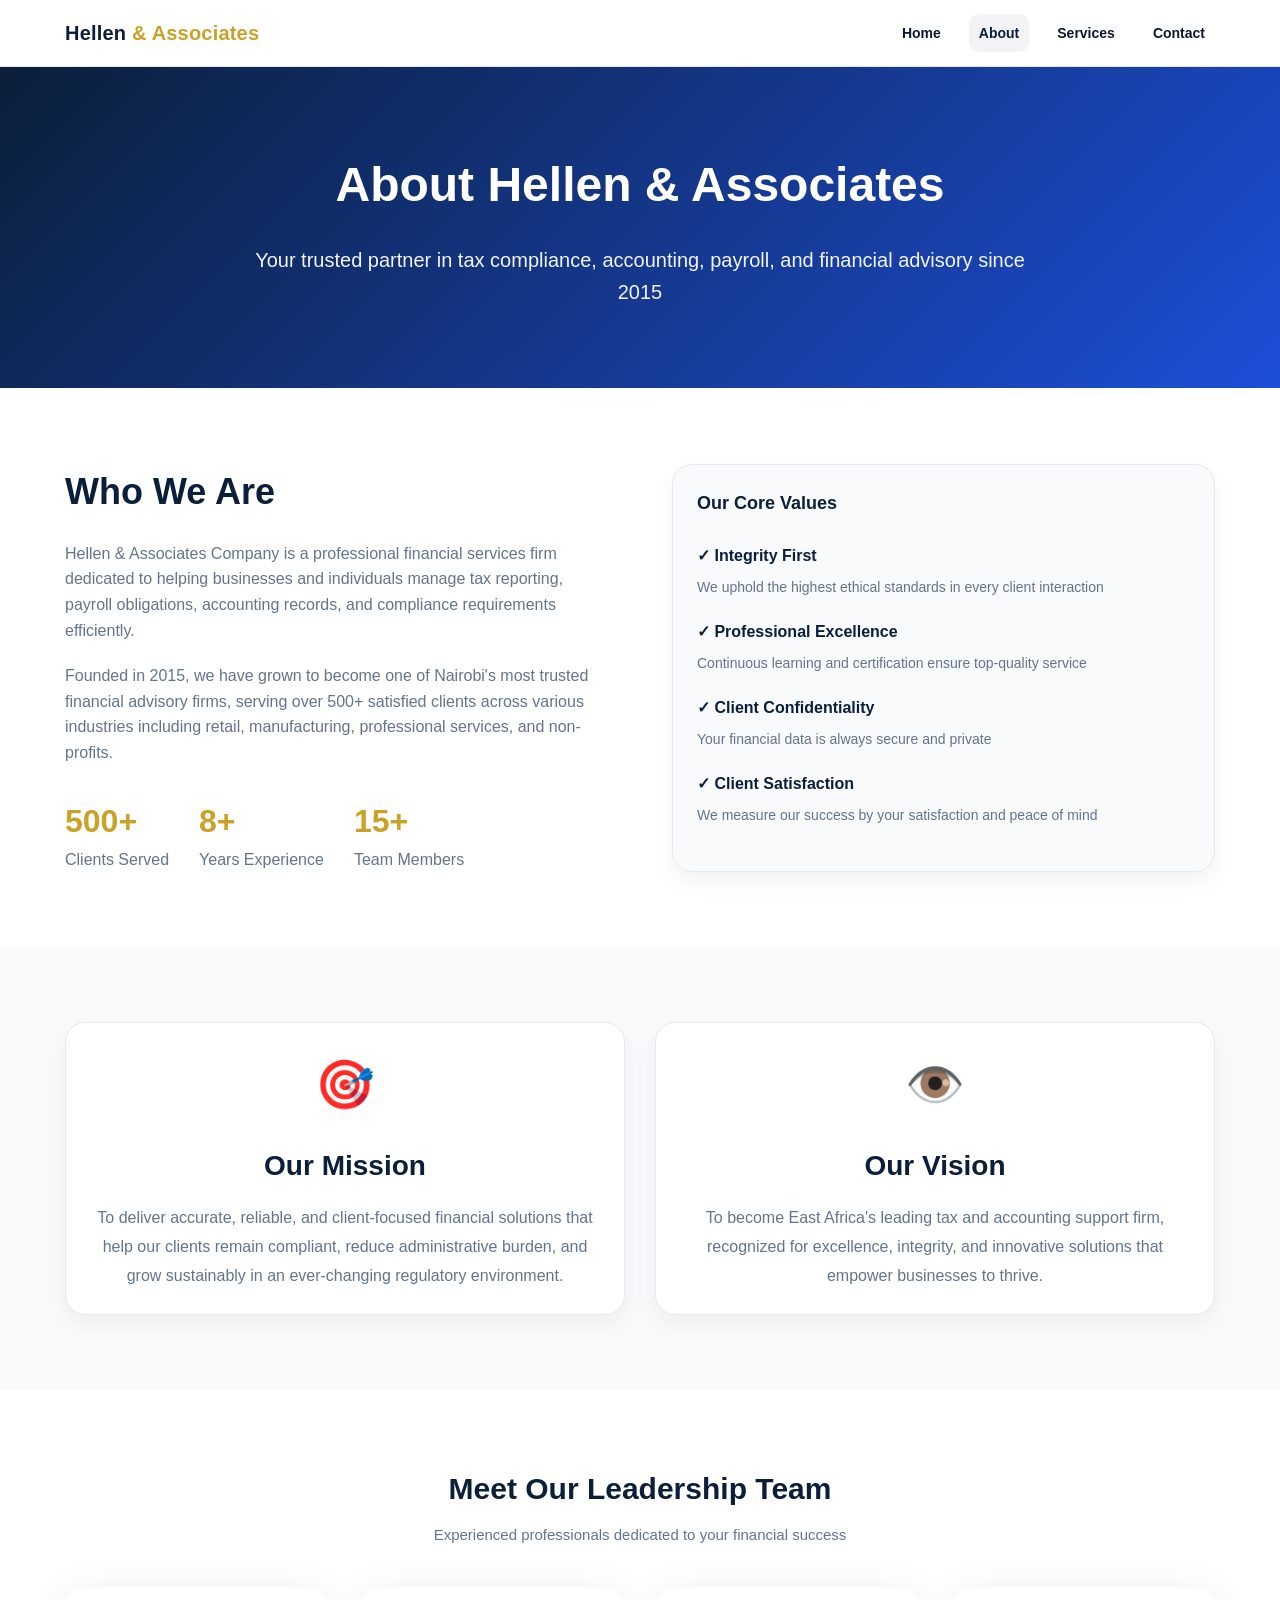
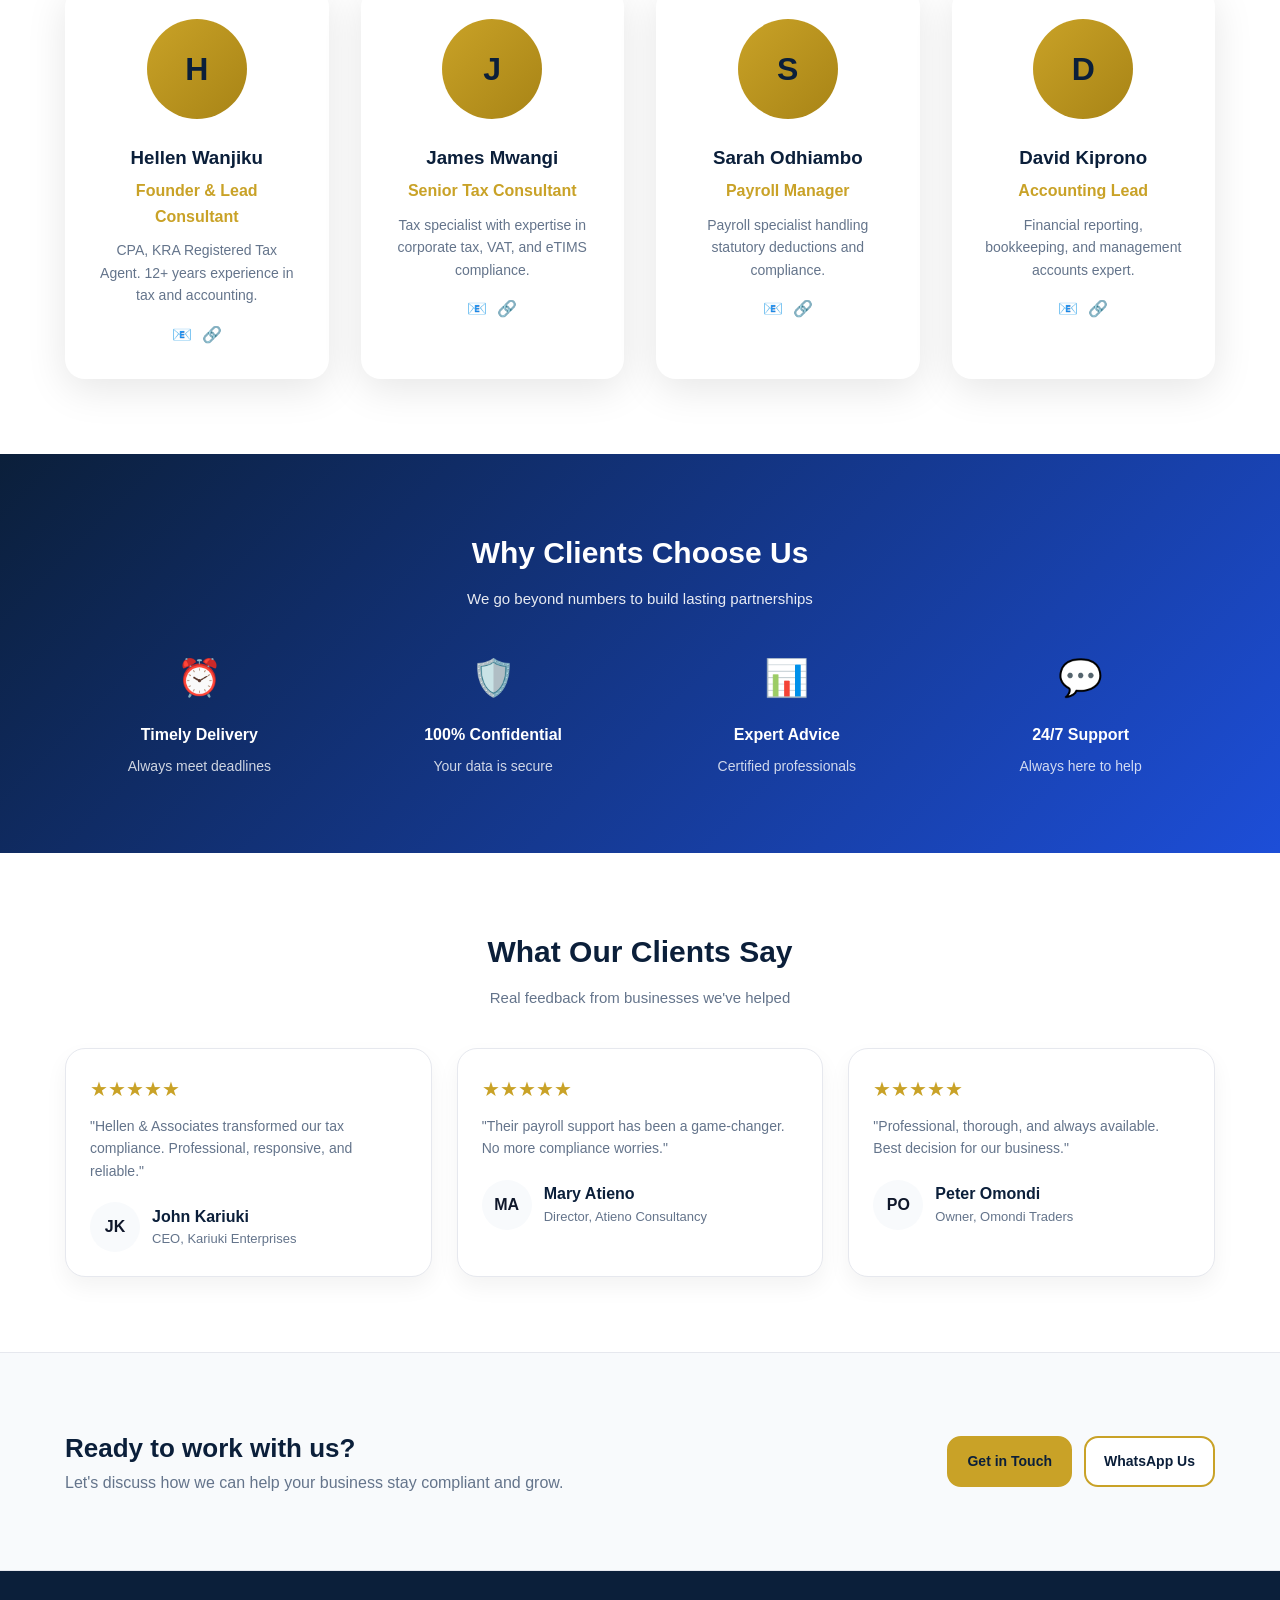
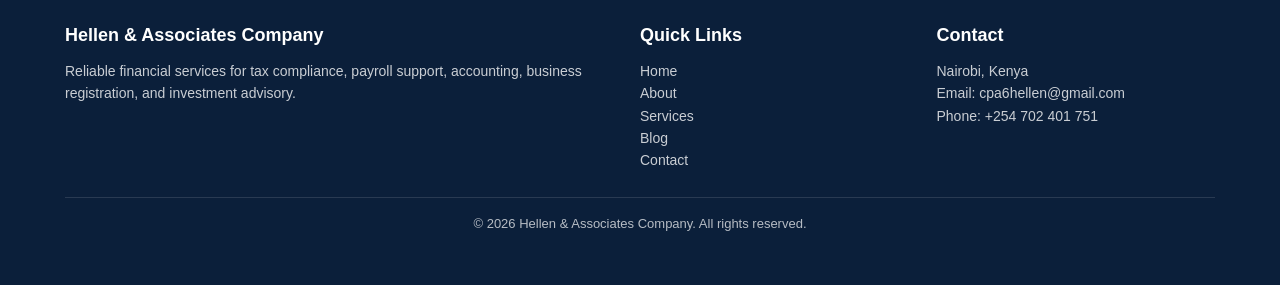
==== about.html @ 295b86bc "Update about.html" ====
<!DOCTYPE html>
<html lang="en">
<head>
  <meta charset="UTF-8" />
  <meta name="viewport" content="width=device-width, initial-scale=1.0" />
  <title>About Us | Hellen & Associates Company</title>
  <link rel="stylesheet" href="style.css" />
</head>
<body>

  <header class="navbar">
    <div class="container nav-wrap">
      <a href="index.html" class="brand">Hellen <span>& Associates</span></a>

      <nav class="nav-links" id="navLinks">
        <a href="index.html">Home</a>
        <a href="about.html" class="active">About</a>
        <a href="services.html">Services</a>
        <a href="contact.html">Contact</a>
      </nav>

      <div class="menu-btn" onclick="toggleMenu()">☰</div>
    </div>
  </header>

  <!-- Page Header -->
  <section class="hero-about" style="background: linear-gradient(135deg, var(--navy) 0%, #1d4ed8 100%); color: white; padding: 80px 0; text-align: center;">
    <div class="container">
      <h1 style="font-size: 48px; margin-bottom: 20px;">About Hellen & Associates</h1>
      <p style="font-size: 20px; max-width: 800px; margin: 0 auto; opacity: 0.95;">Your trusted partner in tax compliance, accounting, payroll, and financial advisory since 2015</p>
    </div>
  </section>

  <!-- Company Overview -->
  <section class="section">
    <div class="container">
      <div class="about-grid">
        <div>
          <h2 style="font-size: 36px; color: var(--navy); margin-bottom: 20px;">Who We Are</h2>
          <p style="font-size: 16px; color: var(--muted); margin-bottom: 20px;">
            Hellen & Associates Company is a professional financial services firm dedicated to helping businesses and individuals
            manage tax reporting, payroll obligations, accounting records, and compliance requirements efficiently.
          </p>
          <p style="font-size: 16px; color: var(--muted); margin-bottom: 30px;">
            Founded in 2015, we have grown to become one of Nairobi's most trusted financial advisory firms, serving over 500+
            satisfied clients across various industries including retail, manufacturing, professional services, and non-profits.
          </p>
          
          <div style="display: flex; gap: 30px; margin-top: 30px;">
            <div>
              <h3 style="font-size: 32px; color: var(--gold);">500+</h3>
              <p style="color: var(--muted);">Clients Served</p>
            </div>
            <div>
              <h3 style="font-size: 32px; color: var(--gold);">8+</h3>
              <p style="color: var(--muted);">Years Experience</p>
            </div>
            <div>
              <h3 style="font-size: 32px; color: var(--gold);">15+</h3>
              <p style="color: var(--muted);">Team Members</p>
            </div>
          </div>
        </div>
        
        <div class="card" style="background: var(--soft);">
          <h3 style="color: var(--navy); margin-bottom: 25px;">Our Core Values</h3>
          
          <div style="margin-bottom: 20px;">
            <h4 style="color: var(--navy); margin-bottom: 8px;">✓ Integrity First</h4>
            <p style="color: var(--muted);">We uphold the highest ethical standards in every client interaction</p>
          </div>
          
          <div style="margin-bottom: 20px;">
            <h4 style="color: var(--navy); margin-bottom: 8px;">✓ Professional Excellence</h4>
            <p style="color: var(--muted);">Continuous learning and certification ensure top-quality service</p>
          </div>
          
          <div style="margin-bottom: 20px;">
            <h4 style="color: var(--navy); margin-bottom: 8px;">✓ Client Confidentiality</h4>
            <p style="color: var(--muted);">Your financial data is always secure and private</p>
          </div>
          
          <div style="margin-bottom: 20px;">
            <h4 style="color: var(--navy); margin-bottom: 8px;">✓ Client Satisfaction</h4>
            <p style="color: var(--muted);">We measure our success by your satisfaction and peace of mind</p>
          </div>
        </div>
      </div>
    </div>
  </section>

  <!-- Mission & Vision -->
  <section class="section" style="background: var(--soft);">
    <div class="container">
      <div style="display: grid; grid-template-columns: repeat(2, 1fr); gap: 30px;">
        <div class="card" style="text-align: center;">
          <div style="font-size: 48px; margin-bottom: 20px;">🎯</div>
          <h3 style="color: var(--navy); font-size: 28px; margin-bottom: 15px;">Our Mission</h3>
          <p style="color: var(--muted); font-size: 16px; line-height: 1.8;">
            To deliver accurate, reliable, and client-focused financial solutions that help our clients remain compliant, 
            reduce administrative burden, and grow sustainably in an ever-changing regulatory environment.
          </p>
        </div>

        <div class="card" style="text-align: center;">
          <div style="font-size: 48px; margin-bottom: 20px;">👁️</div>
          <h3 style="color: var(--navy); font-size: 28px; margin-bottom: 15px;">Our Vision</h3>
          <p style="color: var(--muted); font-size: 16px; line-height: 1.8;">
            To become East Africa's leading tax and accounting support firm, recognized for excellence, integrity, 
            and innovative solutions that empower businesses to thrive.
          </p>
        </div>
      </div>
    </div>
  </section>

  <!-- Meet the Team -->
  <section class="section">
    <div class="container">
      <div class="section-title">
        <h2>Meet Our Leadership Team</h2>
        <p>Experienced professionals dedicated to your financial success</p>
      </div>

      <div class="team-grid">
        <!-- Team Member 1 -->
        <div class="team-card">
          <div class="team-avatar">H</div>
          <h3 style="color: var(--navy); margin-bottom: 5px;">Hellen Wanjiku</h3>
          <p style="color: var(--gold); font-weight: 600; margin-bottom: 10px;">Founder & Lead Consultant</p>
          <p style="color: var(--muted); font-size: 14px;">CPA, KRA Registered Tax Agent. 12+ years experience in tax and accounting.</p>
          <div style="display: flex; gap: 10px; justify-content: center; margin-top: 15px;">
            <a href="#" style="color: var(--navy);">📧</a>
            <a href="#" style="color: var(--navy);">🔗</a>
          </div>
        </div>

        <!-- Team Member 2 -->
        <div class="team-card">
          <div class="team-avatar">J</div>
          <h3 style="color: var(--navy); margin-bottom: 5px;">James Mwangi</h3>
          <p style="color: var(--gold); font-weight: 600; margin-bottom: 10px;">Senior Tax Consultant</p>
          <p style="color: var(--muted); font-size: 14px;">Tax specialist with expertise in corporate tax, VAT, and eTIMS compliance.</p>
          <div style="display: flex; gap: 10px; justify-content: center; margin-top: 15px;">
            <a href="#" style="color: var(--navy);">📧</a>
            <a href="#" style="color: var(--navy);">🔗</a>
          </div>
        </div>

        <!-- Team Member 3 -->
        <div class="team-card">
          <div class="team-avatar">S</div>
          <h3 style="color: var(--navy); margin-bottom: 5px;">Sarah Odhiambo</h3>
          <p style="color: var(--gold); font-weight: 600; margin-bottom: 10px;">Payroll Manager</p>
          <p style="color: var(--muted); font-size: 14px;">Payroll specialist handling statutory deductions and compliance.</p>
          <div style="display: flex; gap: 10px; justify-content: center; margin-top: 15px;">
            <a href="#" style="color: var(--navy);">📧</a>
            <a href="#" style="color: var(--navy);">🔗</a>
          </div>
        </div>

        <!-- Team Member 4 -->
        <div class="team-card">
          <div class="team-avatar">D</div>
          <h3 style="color: var(--navy); margin-bottom: 5px;">David Kiprono</h3>
          <p style="color: var(--gold); font-weight: 600; margin-bottom: 10px;">Accounting Lead</p>
          <p style="color: var(--muted); font-size: 14px;">Financial reporting, bookkeeping, and management accounts expert.</p>
          <div style="display: flex; gap: 10px; justify-content: center; margin-top: 15px;">
            <a href="#" style="color: var(--navy);">📧</a>
            <a href="#" style="color: var(--navy);">🔗</a>
          </div>
        </div>
      </div>
    </div>
  </section>

  <!-- Why Choose Us -->
  <section class="section" style="background: linear-gradient(135deg, var(--navy) 0%, #1d4ed8 100%); color: white;">
    <div class="container">
      <div class="section-title">
        <h2 style="color: white;">Why Clients Choose Us</h2>
        <p style="color: rgba(255,255,255,0.9);">We go beyond numbers to build lasting partnerships</p>
      </div>

      <div style="display: grid; grid-template-columns: repeat(4, 1fr); gap: 25px;">
        <div style="text-align: center;">
          <div style="font-size: 36px; margin-bottom: 15px;">⏰</div>
          <h4 style="color: white; margin-bottom: 8px;">Timely Delivery</h4>
          <p style="color: rgba(255,255,255,0.8); font-size: 14px;">Always meet deadlines</p>
        </div>

        <div style="text-align: center;">
          <div style="font-size: 36px; margin-bottom: 15px;">🛡️</div>
          <h4 style="color: white; margin-bottom: 8px;">100% Confidential</h4>
          <p style="color: rgba(255,255,255,0.8); font-size: 14px;">Your data is secure</p>
        </div>

        <div style="text-align: center;">
          <div style="font-size: 36px; margin-bottom: 15px;">📊</div>
          <h4 style="color: white; margin-bottom: 8px;">Expert Advice</h4>
          <p style="color: rgba(255,255,255,0.8); font-size: 14px;">Certified professionals</p>
        </div>

        <div style="text-align: center;">
          <div style="font-size: 36px; margin-bottom: 15px;">💬</div>
          <h4 style="color: white; margin-bottom: 8px;">24/7 Support</h4>
          <p style="color: rgba(255,255,255,0.8); font-size: 14px;">Always here to help</p>
        </div>
      </div>
    </div>
  </section>

  <!-- Testimonials -->
  <section class="section">
    <div class="container">
      <div class="section-title">
        <h2>What Our Clients Say</h2>
        <p>Real feedback from businesses we've helped</p>
      </div>

      <div style="display: grid; grid-template-columns: repeat(3, 1fr); gap: 25px;">
        <div class="card">
          <div style="color: var(--gold); font-size: 20px; margin-bottom: 10px;">★★★★★</div>
          <p style="color: var(--muted); margin-bottom: 20px;">"Hellen & Associates transformed our tax compliance. Professional, responsive, and reliable."</p>
          <div style="display: flex; align-items: center; gap: 12px;">
            <div style="width: 50px; height: 50px; background: var(--soft); border-radius: 50%; display: flex; align-items: center; justify-content: center; font-weight: bold;">JK</div>
            <div>
              <h4 style="color: var(--navy);">John Kariuki</h4>
              <p style="color: var(--muted); font-size: 13px;">CEO, Kariuki Enterprises</p>
            </div>
          </div>
        </div>

        <div class="card">
          <div style="color: var(--gold); font-size: 20px; margin-bottom: 10px;">★★★★★</div>
          <p style="color: var(--muted); margin-bottom: 20px;">"Their payroll support has been a game-changer. No more compliance worries."</p>
          <div style="display: flex; align-items: center; gap: 12px;">
            <div style="width: 50px; height: 50px; background: var(--soft); border-radius: 50%; display: flex; align-items: center; justify-content: center; font-weight: bold;">MA</div>
            <div>
              <h4 style="color: var(--navy);">Mary Atieno</h4>
              <p style="color: var(--muted); font-size: 13px;">Director, Atieno Consultancy</p>
            </div>
          </div>
        </div>

        <div class="card">
          <div style="color: var(--gold); font-size: 20px; margin-bottom: 10px;">★★★★★</div>
          <p style="color: var(--muted); margin-bottom: 20px;">"Professional, thorough, and always available. Best decision for our business."</p>
          <div style="display: flex; align-items: center; gap: 12px;">
            <div style="width: 50px; height: 50px; background: var(--soft); border-radius: 50%; display: flex; align-items: center; justify-content: center; font-weight: bold;">PO</div>
            <div>
              <h4 style="color: var(--navy);">Peter Omondi</h4>
              <p style="color: var(--muted); font-size: 13px;">Owner, Omondi Traders</p>
            </div>
          </div>
        </div>
      </div>
    </div>
  </section>

  <!-- CTA -->
  <section class="section cta">
    <div class="container cta-wrap">
      <div>
        <h2>Ready to work with us?</h2>
        <p>Let's discuss how we can help your business stay compliant and grow.</p>
      </div>
      <div class="btn-row">
        <a href="contact.html" class="btn primary">Get in Touch</a>
        <a href="https://wa.me/254702401751" class="btn outline" style="border-color: var(--gold); color: var(--navy); background: white;">WhatsApp Us</a>
      </div>
    </div>
  </section>

  <footer class="footer">
    <div class="container footer-grid">
      <div>
        <h3>Hellen & Associates Company</h3>
        <p>
          Reliable financial services for tax compliance, payroll support, accounting, business registration,
          and investment advisory.
        </p>
      </div>

      <div>
        <h3>Quick Links</h3>
        <p><a href="index.html">Home</a></p>
        <p><a href="about.html">About</a></p>
        <p><a href="services.html">Services</a></p>
        <p><a href="blog.html">Blog</a></p>
        <p><a href="contact.html">Contact</a></p>
      </div>

      <div>
        <h3>Contact</h3>
        <p>Nairobi, Kenya</p>
        <p>Email: cpa6hellen@gmail.com</p>
        <p>Phone: +254 702 401 751</p>
      </div>
    </div>

    <div class="container copy">
      © <span id="year"></span> Hellen & Associates Company. All rights reserved.
    </div>
  </footer>

  <script src="script.js"></script>
  <script>
    document.getElementById("year").textContent = new Date().getFullYear();
  </script>
</body>
</html>
---- style.css ----
:root {
  --navy: #0b1f3a;
  --gold: #c9a227;
  --gold-dark: #a88416;
  --text: #0f172a;
  --muted: #64748b;
  --bg: #ffffff;
  --soft: #f8fafc;  /* Changed from #0b1f3a to a light color for better contrast */
  --border: #e6e8ee;
}

* {
  margin: 0;
  padding: 0;
  box-sizing: border-box;
  font-family: "Segoe UI", Arial, sans-serif;
}

body {
  background: var(--bg);
  color: var(--text);
  line-height: 1.6;
}

/* About Page */
.hero-about { 
  background: linear-gradient(135deg, var(--navy) 0%, #1d4ed8 100%); /* Using navy variable */
  color: white;
  padding: 80px 0;
}

.about-grid { 
  display: grid; 
  grid-template-columns: 1fr 1fr; 
  gap: 4rem; 
  align-items: center; 
}

.team-grid { 
  display: grid; 
  grid-template-columns: repeat(auto-fit, minmax(250px, 1fr)); 
  gap: 2rem; 
}

.team-card { 
  text-align: center; 
  padding: 2rem; 
  background: white; 
  border-radius: 20px; 
  box-shadow: 0 10px 40px rgba(0,0,0,0.1); 
}

.team-avatar { 
  width: 80px; 
  height: 80px; 
  background: linear-gradient(135deg, var(--gold), var(--gold-dark)); /* Using gold variables */
  border-radius: 50%; 
  display: flex; 
  align-items: center; 
  justify-content: center; 
  font-size: 1.5rem; 
  font-weight: bold; 
  color: var(--navy); 
  margin: 0 auto 1rem; 
}

/* Services Page */
.services-full { 
  padding: 6rem 0; 
}

.service-category { 
  margin-bottom: 4rem; 
}

.service-category h2 { 
  font-size: 2.5rem; 
  margin-bottom: 2rem; 
  color: var(--navy); /* Using navy variable */
}

.service-item { 
  display: flex; 
  justify-content: space-between; 
  align-items: center; 
  padding: 1.5rem; 
  background: var(--soft); /* Using soft variable */
  border-radius: 12px; 
  margin-bottom: 1rem; 
}

.service-price { 
  background: var(--gold); /* Using gold variable */
  color: var(--navy); /* Using navy variable */
  padding: 0.5rem 1rem; 
  border-radius: 25px; 
  font-weight: 600; 
}

a {
  text-decoration: none;
  color: inherit;
}

.container {
  width: 90%;
  max-width: 1150px;
  margin: 0 auto; /* Fixed from 'auto' to '0 auto' */
}

/* Navbar */
.navbar {
  background: rgba(255, 255, 255, 0.92);
  backdrop-filter: blur(10px);
  border-bottom: 1px solid var(--border);
  position: sticky;
  top: 0;
  z-index: 999;
}

.navbar .nav-wrap {
  display: flex;
  justify-content: space-between;
  align-items: center;
  padding: 14px 0;
}

.brand {
  font-size: 20px;
  font-weight: 800;
  color: var(--navy);
  letter-spacing: 0.2px;
}

.brand span {
  color: var(--gold);
}

.nav-links {
  display: flex;
  gap: 18px;
}

.nav-links a {
  font-size: 14px;
  font-weight: 700;
  color: var(--text);
  padding: 8px 10px;
  border-radius: 10px;
  transition: all 0.2s ease; /* More specific transition */
}

.nav-links a:hover,
.nav-links a.active {
  background: rgba(11, 31, 58, 0.05); /* Light navy background */
  color: var(--navy);
}

.menu-btn {
  display: none;
  font-size: 22px;
  cursor: pointer;
  color: var(--navy);
}

/* Hero */
.hero {
  background: linear-gradient(120deg, rgba(11, 31, 58, 0.96), rgba(11, 31, 58, 0.75)),
    url("assets/hero.jpg") center/cover no-repeat;
  color: white;
  padding: 95px 0;
}

.hero .hero-grid {
  display: grid;
  grid-template-columns: 1.2fr 1fr;
  gap: 30px;
  align-items: center;
}

.hero h1 {
  font-size: 44px;
  line-height: 1.15;
  margin-bottom: 14px;
}

.hero p {
  font-size: 16px;
  opacity: 0.92;
  margin-bottom: 22px;
}

/* Buttons */
.btn-row {
  display: flex;
  gap: 12px;
  flex-wrap: wrap;
}

.btn {
  display: inline-block;
  padding: 12px 18px;
  border-radius: 14px;
  font-weight: 800;
  font-size: 14px;
  transition: all 0.2s ease;
  cursor: pointer;
  border: 2px solid transparent; /* Added for consistency */
}

.btn.primary {
  background: var(--gold);
  color: var(--navy);
  border-color: var(--gold);
}

.btn.primary:hover {
  background: var(--gold-dark);
  border-color: var(--gold-dark);
  transform: translateY(-2px);
}

.btn.outline {
  border: 2px solid rgba(255, 255, 255, 0.75);
  color: white;
  background: transparent;
}

.btn.outline:hover {
  background: rgba(255, 255, 255, 0.12);
  transform: translateY(-2px);
}

/* Sections */
.section {
  padding: 75px 0;
}

.section-title {
  text-align: center;
  margin-bottom: 38px;
}

.section-title h2 {
  font-size: 30px;
  margin-bottom: 10px;
  color: var(--navy);
}

.section-title p {
  color: var(--muted);
  font-size: 15px;
}

/* Cards */
.grid-3 {
  display: grid;
  grid-template-columns: repeat(3, 1fr);
  gap: 18px;
}

.card {
  border: 1px solid var(--border);
  border-radius: 20px;
  padding: 24px;
  background: white;
  box-shadow: 0 10px 22px rgba(0, 0, 0, 0.05);
  transition: all 0.2s ease;
}

.card:hover {
  transform: translateY(-3px);
  border-color: var(--gold); /* Changed to gold on hover */
  box-shadow: 0 20px 30px rgba(0, 0, 0, 0.1);
}

.card h3 {
  font-size: 18px;
  margin-bottom: 8px;
  color: var(--navy);
}

.card p {
  color: var(--muted);
  font-size: 14px;
}

/* Badge */
.badge {
  display: inline-block;
  padding: 6px 10px;
  background: #fff7dd;
  border: 1px solid var(--gold); /* Using gold variable */
  color: var(--gold-dark);
  border-radius: 999px;
  font-size: 12px;
  font-weight: 800;
  margin-bottom: 12px;
}

/* CTA */
.cta {
  background: var(--soft);
  border-top: 1px solid var(--border);
  border-bottom: 1px solid var(--border);
}

.cta .cta-wrap {
  display: flex;
  justify-content: space-between;
  align-items: center;
  gap: 25px;
  flex-wrap: wrap;
}

.cta h2 {
  font-size: 26px;
  color: var(--navy);
}

.cta p {
  color: var(--muted);
}

/* Footer */
.footer {
  background: var(--navy); /* Using navy variable instead of hardcoded color */
  color: white;
  padding: 50px 0;
}

.footer-grid {
  display: grid;
  grid-template-columns: 2fr 1fr 1fr;
  gap: 18px;
}

.footer p,
.footer a {
  color: rgba(255, 255, 255, 0.78);
  font-size: 14px;
  transition: color 0.2s ease;
}

.footer a:hover {
  color: var(--gold); /* Gold hover effect for footer links */
}

.footer h3 {
  margin-bottom: 10px;
  color: white;
  font-size: 18px;
}

.copy {
  margin-top: 25px;
  border-top: 1px solid rgba(255, 255, 255, 0.12);
  padding-top: 16px;
  font-size: 13px;
  color: rgba(255, 255, 255, 0.7);
  text-align: center; /* Added for better appearance */
}

/* Forms */
form {
  display: grid;
  gap: 12px;
}

input, textarea, select {
  padding: 12px 14px;
  border-radius: 14px;
  border: 1px solid var(--border);
  outline: none;
  font-size: 14px;
  background: white;
  transition: border-color 0.2s ease, box-shadow 0.2s ease;
}

input:focus, textarea:focus, select:focus {
  border-color: var(--gold);
  box-shadow: 0 0 0 3px rgba(201, 162, 39, 0.18);
}

textarea {
  min-height: 130px;
  resize: vertical;
}

button {
  border: none;
  cursor: pointer;
  background: none;
}

/* Responsive */
@media (max-width: 900px) {
  .hero .hero-grid {
    grid-template-columns: 1fr;
  }

  .grid-3 {
    grid-template-columns: 1fr;
  }

  .footer-grid {
    grid-template-columns: 1fr;
    gap: 30px;
  }

  .nav-links {
    display: none;
    flex-direction: column;
    background: white;
    position: absolute;
    right: 5%;
    top: 60px;
    width: 220px;
    border: 1px solid var(--border);
    border-radius: 14px;
    padding: 12px;
    box-shadow: 0 12px 24px rgba(0,0,0,0.08);
  }

  .nav-links.show {
    display: flex;
  }

  .menu-btn {
    display: block;
  }
  
  .service-item {
    flex-direction: column;
    gap: 15px;
    text-align: center;
  }
}

/* Small screens */
@media (max-width: 480px) {
  .hero h1 {
    font-size: 32px;
  }
  
  .section {
    padding: 50px 0;
  }
  
  .btn-row {
    flex-direction: column;
  }
  
  .btn {
    width: 100%;
    text-align: center;
  }
}

/* WhatsApp button style */
.btn.whatsapp {
  background: #25D366;  /* WhatsApp green */
  color: white;
  border: 2px solid #25D366;
}

.btn.whatsapp:hover {
  background: #128C7E;  /* Darker WhatsApp green */
  border-color: #128C7E;
  transform: translateY(-2px);
}

/* For CTA section specifically */
.cta .btn.whatsapp {
  background: #25D366;
  color: white;
  border-color: #25D366;
}
/* Services Page Enhancements */

.service-category {
  margin-bottom: 60px;
}

.service-category h2 {
  font-size: 32px;
  color: var(--navy);
  margin-bottom: 30px;
  padding-bottom: 15px;
  border-bottom: 3px solid var(--gold);
  display: inline-block;
}

.service-card {
  height: 100%;
  display: flex;
  flex-direction: column;
  transition: all 0.3s ease;
}

.service-card:hover {
  transform: translateY(-5px);
  box-shadow: 0 20px 40px rgba(0,0,0,0.1);
}

.service-card ul {
  margin-top: auto;
  padding-top: 20px;
}

.service-card li {
  color: var(--muted);
  font-size: 14px;
  margin-bottom: 8px;
  display: flex;
  align-items: center;
  gap: 8px;
}

.service-card li:before {
  content: "✓";
  color: var(--gold);
  font-weight: bold;
  margin-right: 8px;
}

.page-header {
  background: linear-gradient(135deg, var(--navy) 0%, #1e40af 100%);
  color: white;
  padding: 80px 0;
  text-align: center;
}

.page-header h1 {
  font-size: 48px;
  margin-bottom: 16px;
  animation: fadeInUp 0.8s ease;
}

.page-header p {
  font-size: 18px;
  max-width: 700px;
  margin: 0 auto;
  opacity: 0.9;
  animation: fadeInUp 0.8s ease 0.1s both;
}

@keyframes fadeInUp {
  from {
    opacity: 0;
    transform: translateY(20px);
  }
  to {
    opacity: 1;
    transform: translateY(0);
  }
}

/* Responsive adjustments */
@media (max-width: 768px) {
  .page-header h1 {
    font-size: 36px;
  }
  
  .service-category h2 {
    font-size: 28px;
  }
}
/* Contact Page Enhancements */

.contact-info-card {
  text-align: center;
  transition: transform 0.3s ease;
}

.contact-info-card:hover {
  transform: translateY(-5px);
}

.contact-icon {
  width: 60px;
  height: 60px;
  background: var(--soft);
  border-radius: 50%;
  display: flex;
  align-items: center;
  justify-content: center;
  margin: 0 auto 15px;
  font-size: 24px;
}

.form-group {
  margin-bottom: 15px;
}

.form-row {
  display: grid;
  grid-template-columns: 1fr 1fr;
  gap: 12px;
}

/* Form status messages */
.form-status {
  padding: 12px;
  border-radius: 8px;
  margin-top: 15px;
  display: none;
}

.form-status.success {
  background: #d4edda;
  color: #155724;
  border: 1px solid #c3e6cb;
}

.form-status.error {
  background: #f8d7da;
  color: #721c24;
  border: 1px solid #f5c6cb;
}

/* FAQ Section */
.faq-grid {
  display: grid;
  grid-template-columns: repeat(2, 1fr);
  gap: 20px;
}

.faq-item {
  background: white;
  padding: 20px;
  border-radius: 12px;
  border: 1px solid var(--border);
}

.faq-item h4 {
  color: var(--navy);
  margin-bottom: 8px;
  font-size: 16px;
}

.faq-item p {
  color: var(--muted);
  font-size: 14px;
}

/* Responsive */
@media (max-width: 768px) {
  .form-row {
    grid-template-columns: 1fr;
  }
  
  .faq-grid {
    grid-template-columns: 1fr;
  }
  
  [style*="grid-template-columns: 1fr 1.5fr"] {
    grid-template-columns: 1fr !important;
  }
}
/* Blog Page Styles */

.blog-card {
  transition: all 0.3s ease;
  overflow: hidden;
}

.blog-card:hover {
  transform: translateY(-5px);
  box-shadow: 0 20px 40px rgba(0,0,0,0.1);
}

.blog-image {
  transition: transform 0.3s ease;
}

.blog-card:hover .blog-image {
  transform: scale(1.05);
}

.category-filter {
  display: flex;
  gap: 12px;
  flex-wrap: wrap;
  justify-content: center;
  margin-bottom: 40px;
}

.category-filter a {
  padding: 8px 20px;
  border-radius: 25px;
  border: 1px solid var(--border);
  color: var(--muted);
  text-decoration: none;
  transition: all 0.2s ease;
}

.category-filter a:hover,
.category-filter a.active {
  background: var(--gold);
  color: var(--navy);
  border-color: var(--gold);
}

.featured-post {
  display: grid;
  grid-template-columns: 1fr 1fr;
  gap: 0;
  overflow: hidden;
  border-radius: 20px;
  margin-bottom: 50px;
}

.newsletter-form {
  display: flex;
  gap: 12px;
  max-width: 500px;
  margin: 0 auto;
}

@media (max-width: 768px) {
  .featured-post {
    grid-template-columns: 1fr;
  }
  
  .newsletter-form {
    flex-direction: column;
  }
  
  .blog-card {
    margin-bottom: 20px;
  }
}

/* Blog meta information */
.blog-meta {
  display: flex;
  gap: 15px;
  color: var(--muted);
  font-size: 13px;
  margin: 15px 0;
}

.blog-meta span {
  display: flex;
  align-items: center;
  gap: 5px;
}

/* Reading time badge */
.read-time {
  background: var(--soft);
  padding: 3px 8px;
  border-radius: 12px;
  font-size: 12px;
  color: var(--muted);
}
/* About Page Enhancements */

.hero-about {
  background: linear-gradient(135deg, var(--navy) 0%, #1d4ed8 100%);
  color: white;
  padding: 80px 0;
}

.about-grid {
  display: grid;
  grid-template-columns: 1fr 1fr;
  gap: 4rem;
  align-items: center;
}

.team-grid {
  display: grid;
  grid-template-columns: repeat(auto-fit, minmax(250px, 1fr));
  gap: 2rem;
  margin-top: 40px;
}

.team-card {
  text-align: center;
  padding: 2rem;
  background: white;
  border-radius: 20px;
  box-shadow: 0 10px 40px rgba(0,0,0,0.1);
  transition: transform 0.3s ease;
}

.team-card:hover {
  transform: translateY(-5px);
}

.team-avatar {
  width: 100px;
  height: 100px;
  background: linear-gradient(135deg, var(--gold), var(--gold-dark));
  border-radius: 50%;
  display: flex;
  align-items: center;
  justify-content: center;
  font-size: 2rem;
  font-weight: bold;
  color: var(--navy);
  margin: 0 auto 1.5rem;
}

.stats-grid {
  display: grid;
  grid-template-columns: repeat(3, 1fr);
  gap: 30px;
  margin-top: 30px;
}

.stat-item {
  text-align: center;
}

.stat-number {
  font-size: 36px;
  font-weight: 700;
  color: var(--gold);
  margin-bottom: 5px;
}

.stat-label {
  color: var(--muted);
  font-size: 14px;
}

.testimonial-card {
  background: white;
  padding: 25px;
  border-radius: 16px;
  box-shadow: 0 5px 20px rgba(0,0,0,0.05);
}

.testimonial-rating {
  color: var(--gold);
  margin-bottom: 15px;
}

.testimonial-text {
  color: var(--muted);
  margin-bottom: 20px;
  font-style: italic;
}

.testimonial-author {
  display: flex;
  align-items: center;
  gap: 12px;
}

.author-avatar {
  width: 50px;
  height: 50px;
  background: var(--soft);
  border-radius: 50%;
  display: flex;
  align-items: center;
  justify-content: center;
  font-weight: bold;
  color: var(--navy);
}

.author-info h4 {
  color: var(--navy);
  font-size: 16px;
  margin-bottom: 4px;
}

.author-info p {
  color: var(--muted);
  font-size: 13px;
}

@media (max-width: 768px) {
  .about-grid {
    grid-template-columns: 1fr;
    gap: 2rem;
  }
  
  .stats-grid {
    grid-template-columns: 1fr;
    gap: 20px;
  }
  
  [style*="grid-template-columns: repeat(4, 1fr)"] {
    grid-template-columns: repeat(2, 1fr) !important;
  }
  
  [style*="grid-template-columns: repeat(3, 1fr)"] {
    grid-template-columns: 1fr !important;
  }
}
/* Blog Page Enhanced Styles */

.read-more-link {
  color: var(--gold);
  font-weight: 600;
  text-decoration: none;
  display: inline-flex;
  align-items: center;
  gap: 5px;
  transition: gap 0.2s ease;
}

.read-more-link:hover {
  gap: 8px;
  color: var(--gold-dark);
}

.blog-card {
  transition: all 0.3s ease;
  height: 100%;
  display: flex;
  flex-direction: column;
}

.blog-card:hover {
  transform: translateY(-5px);
  box-shadow: 0 20px 30px rgba(0,0,0,0.1);
}

.blog-meta {
  display: flex;
  gap: 15px;
  color: var(--muted);
  font-size: 13px;
  flex-wrap: wrap;
}

.blog-meta span {
  display: flex;
  align-items: center;
  gap: 4px;
}

.category-filter {
  display: flex;
  gap: 10px;
  flex-wrap: wrap;
  justify-content: center;
}

.category-filter a {
  padding: 8px 20px;
  border-radius: 25px;
  border: 1px solid var(--border);
  color: var(--muted);
  text-decoration: none;
  transition: all 0.2s ease;
  font-size: 14px;
}

.category-filter a:hover,
.category-filter a.active {
  background: var(--gold);
  color: var(--navy);
  border-color: var(--gold);
}

.pagination-btn, .page-num {
  padding: 8px 15px;
  border: 1px solid var(--border);
  background: white;
  color: var(--navy);
  border-radius: 8px;
  cursor: pointer;
  transition: all 0.2s ease;
}

.pagination-btn:hover:not(:disabled),
.page-num:hover:not(.active) {
  background: var(--soft);
  border-color: var(--gold);
}

.pagination-btn:disabled,
.page-num.active {
  background: var(--gold);
  color: var(--navy);
  border-color: var(--gold);
  cursor: default;
}

.page-num {
  min-width: 40px;
}

.featured-post-card {
  background: linear-gradient(135deg, var(--gold), var(--gold-dark));
  border-radius: 20px;
  overflow: hidden;
}

#loadMoreBtn {
  transition: all 0.3s ease;
  padding: 12px 40px;
}

#loadMoreBtn:hover {
  transform: translateY(-2px);
  box-shadow: 0 10px 20px rgba(201, 162, 39, 0.2);
}

/* Responsive */
@media (max-width: 768px) {
  .featured-post-card {
    grid-template-columns: 1fr !important;
  }
  
  .featured-post-card div:first-child {
    padding: 30px !important;
  }
  
  .pagination-controls {
    flex-direction: column;
    align-items: center;
  }
  
  .page-numbers {
    order: -1;
    margin-bottom: 10px;
  }
  
  .category-filter {
    gap: 8px;
  }
  
  .category-filter a {
    padding: 6px 15px;
    font-size: 13px;
  }
}

/* Newsletter Form */
#newsletterForm {
  max-width: 500px;
  margin: 0 auto;
}

#newsletterForm input {
  flex: 1;
  padding: 15px;
  border-radius: 30px;
  border: none;
}

#newsletterForm button {
  padding: 15px 30px;
  border-radius: 30px;
  white-space: nowrap;
}

@media (max-width: 500px) {
  #newsletterForm {
    flex-direction: column;
  }
  
  #newsletterForm button {
    width: 100%;
  }
}
/* Utility classes - optional but helpful */
.text-gold { color: var(--gold); }
.text-navy { color: var(--navy); }
.bg-soft { background: var(--soft); }
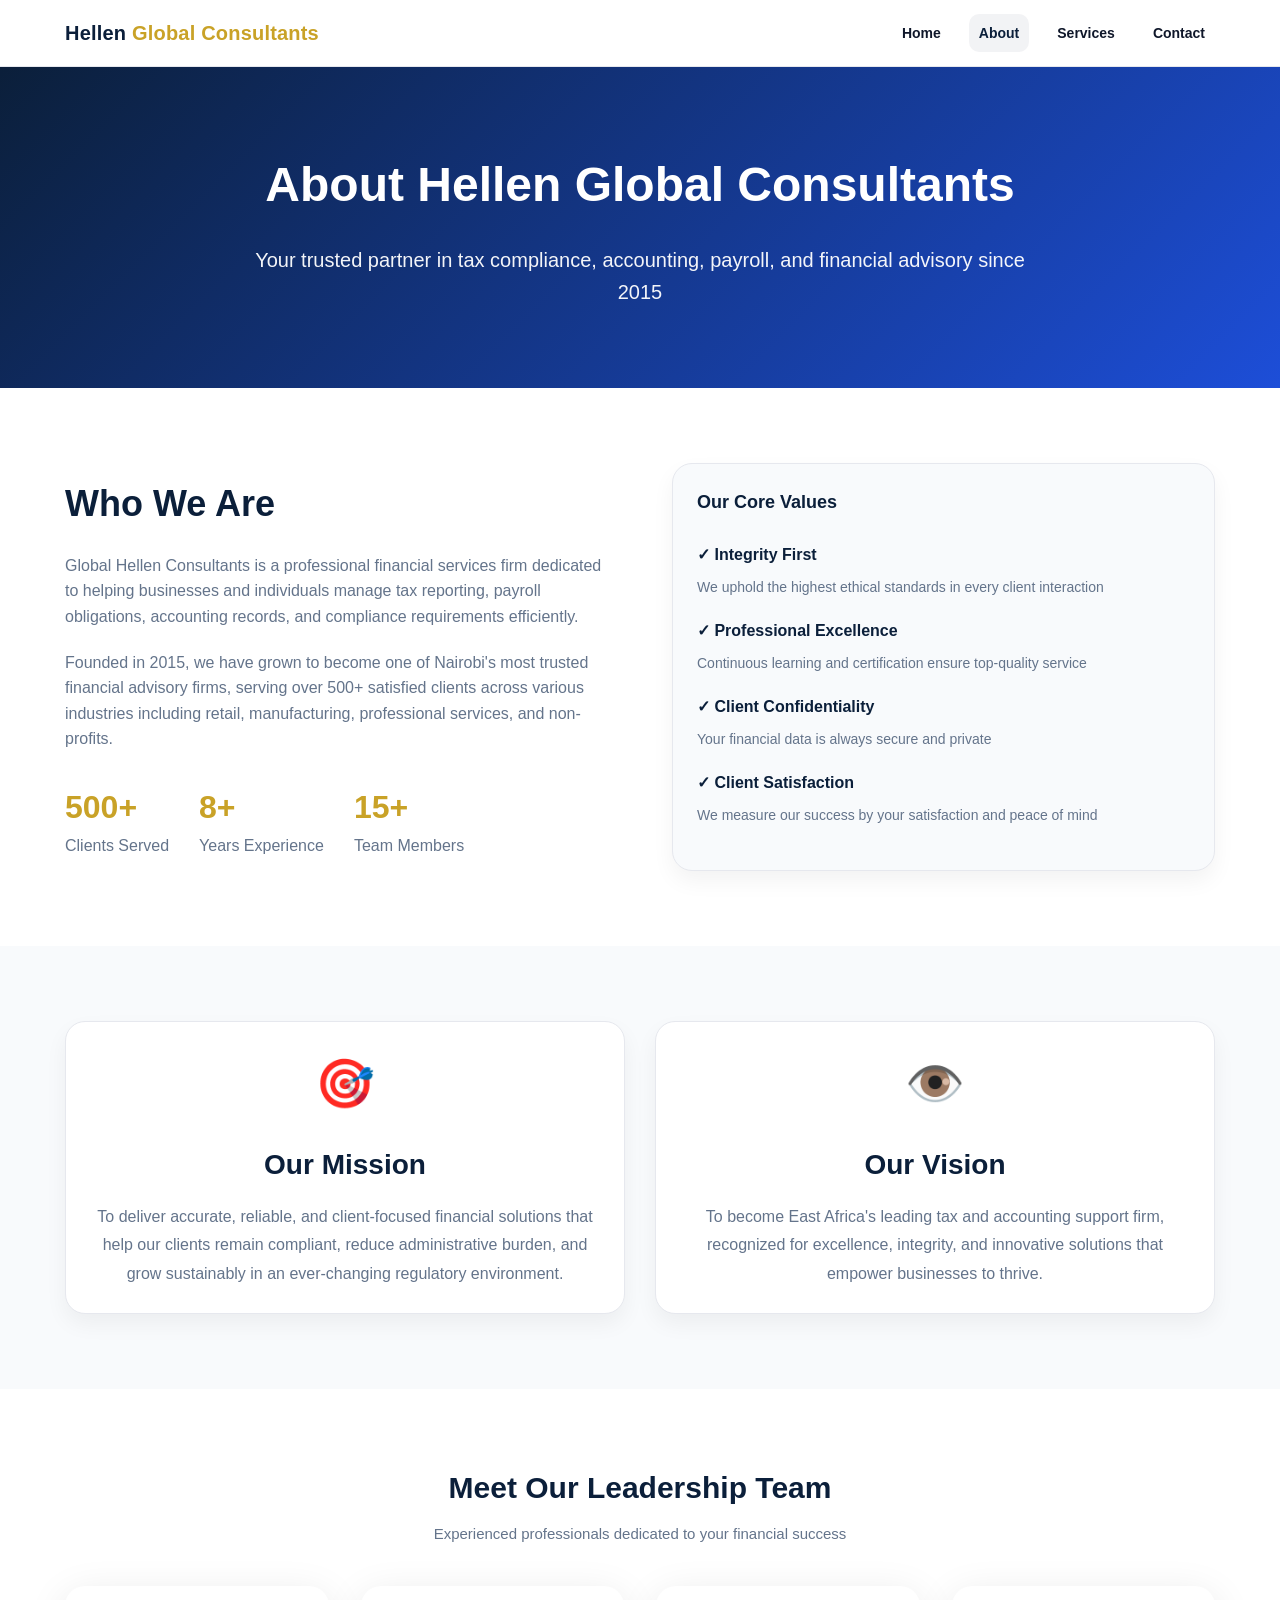
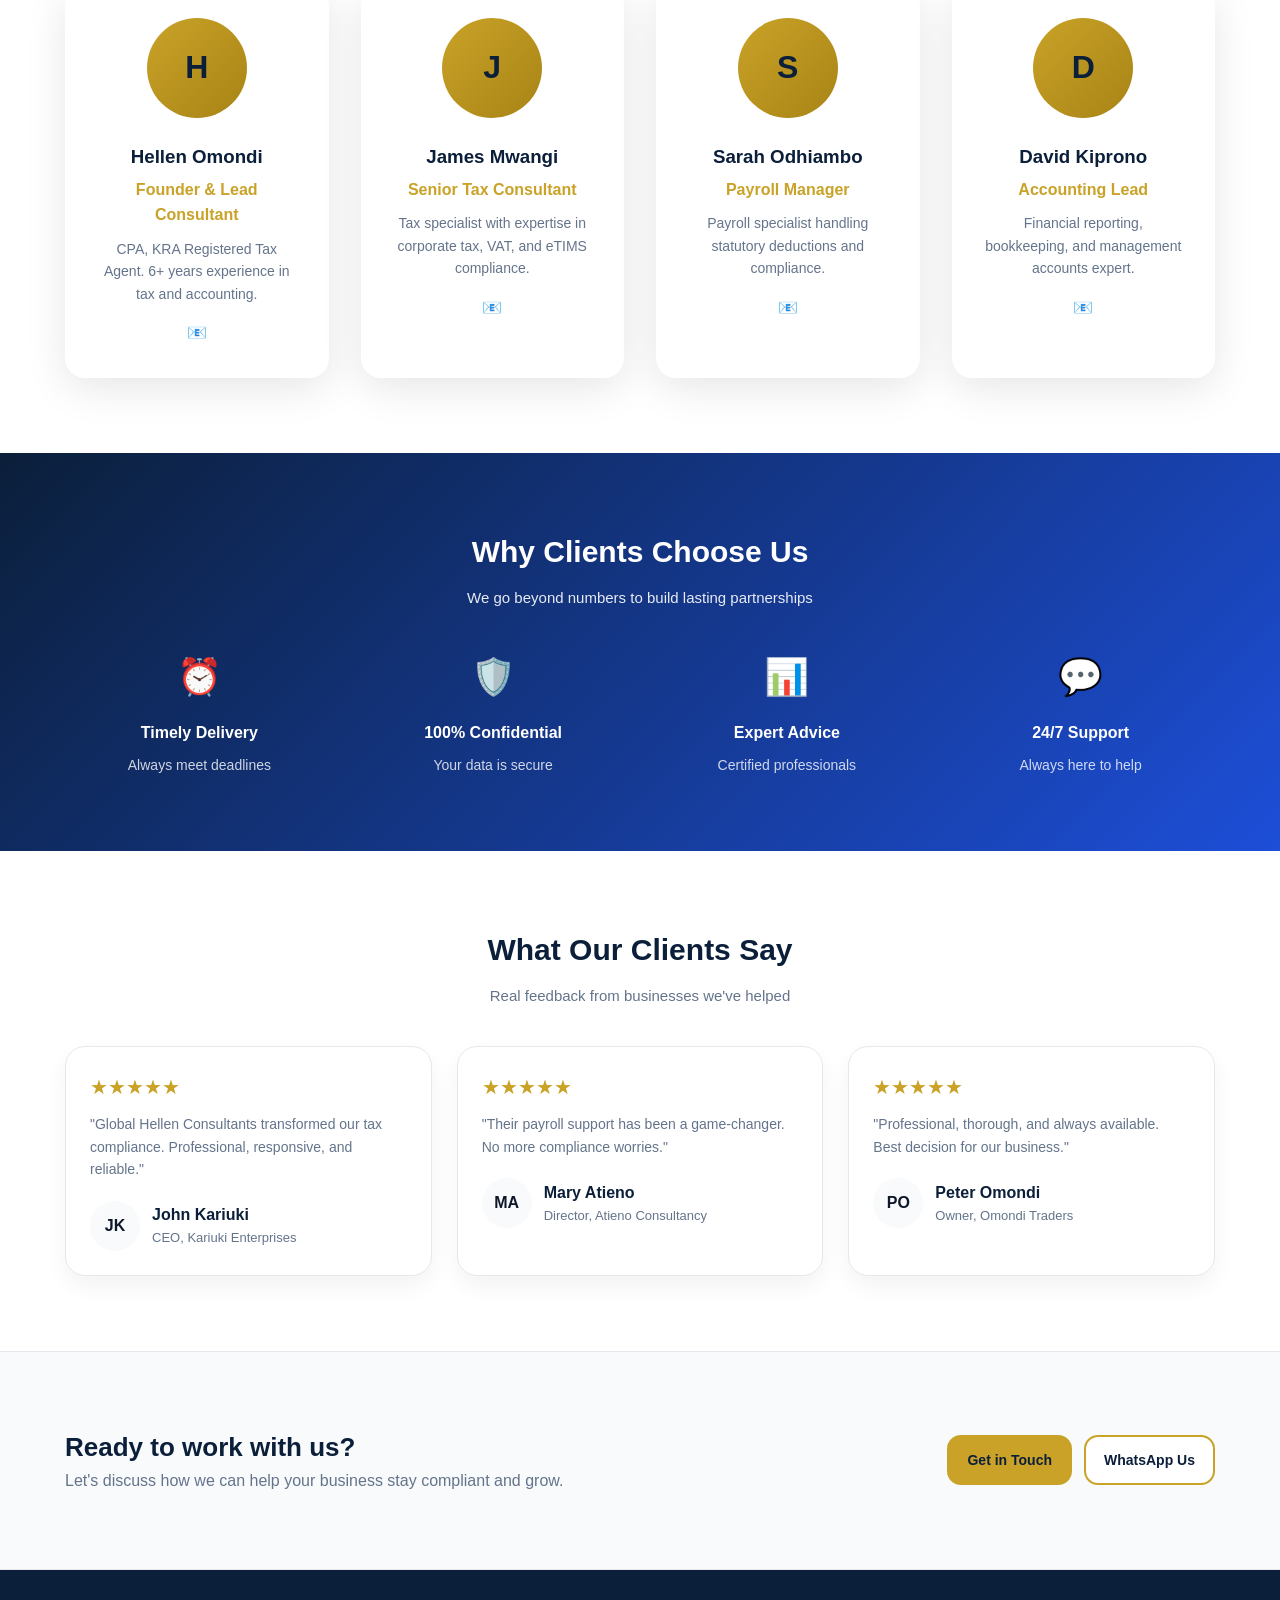
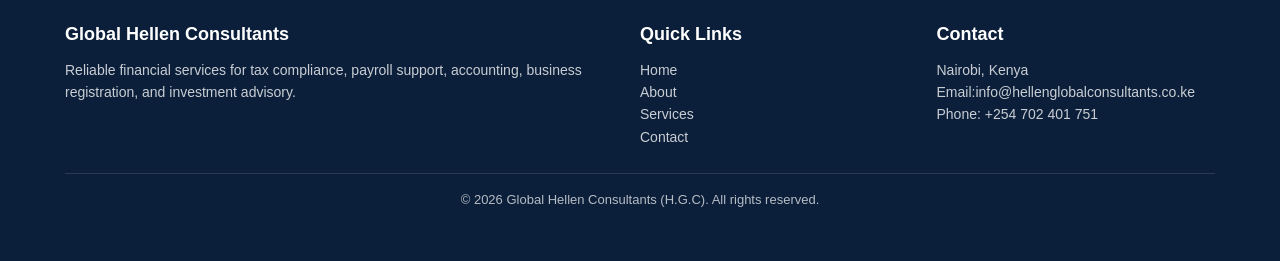
==== commit 49fc7c55: "Update about.html changes on the email" ====
--- a/about.html
+++ b/about.html
@@ -3,14 +3,14 @@
 <head>
   <meta charset="UTF-8" />
   <meta name="viewport" content="width=device-width, initial-scale=1.0" />
-  <title>About Us | Hellen & Associates Company</title>
+  <title>About Us | Global Hellen Consultants</title>
   <link rel="stylesheet" href="style.css" />
 </head>
 <body>
 
   <header class="navbar">
     <div class="container nav-wrap">
-      <a href="index.html" class="brand">Hellen <span>& Associates</span></a>
+      <a href="index.html" class="brand">Hellen <span>Global Consultants</span></a>
 
       <nav class="nav-links" id="navLinks">
         <a href="index.html">Home</a>
@@ -26,7 +26,7 @@
   <!-- Page Header -->
   <section class="hero-about" style="background: linear-gradient(135deg, var(--navy) 0%, #1d4ed8 100%); color: white; padding: 80px 0; text-align: center;">
     <div class="container">
-      <h1 style="font-size: 48px; margin-bottom: 20px;">About Hellen & Associates</h1>
+      <h1 style="font-size: 48px; margin-bottom: 20px;">About Hellen Global Consultants</h1>
       <p style="font-size: 20px; max-width: 800px; margin: 0 auto; opacity: 0.95;">Your trusted partner in tax compliance, accounting, payroll, and financial advisory since 2015</p>
     </div>
   </section>
@@ -38,7 +38,7 @@
         <div>
           <h2 style="font-size: 36px; color: var(--navy); margin-bottom: 20px;">Who We Are</h2>
           <p style="font-size: 16px; color: var(--muted); margin-bottom: 20px;">
-            Hellen & Associates Company is a professional financial services firm dedicated to helping businesses and individuals
+            Global Hellen Consultants is a professional financial services firm dedicated to helping businesses and individuals
             manage tax reporting, payroll obligations, accounting records, and compliance requirements efficiently.
           </p>
           <p style="font-size: 16px; color: var(--muted); margin-bottom: 30px;">
@@ -126,12 +126,11 @@
         <!-- Team Member 1 -->
         <div class="team-card">
           <div class="team-avatar">H</div>
-          <h3 style="color: var(--navy); margin-bottom: 5px;">Hellen Wanjiku</h3>
+          <h3 style="color: var(--navy); margin-bottom: 5px;">Hellen Omondi</h3>
           <p style="color: var(--gold); font-weight: 600; margin-bottom: 10px;">Founder & Lead Consultant</p>
-          <p style="color: var(--muted); font-size: 14px;">CPA, KRA Registered Tax Agent. 12+ years experience in tax and accounting.</p>
+          <p style="color: var(--muted); font-size: 14px;">CPA, KRA Registered Tax Agent. 6+ years experience in tax and accounting.</p>
           <div style="display: flex; gap: 10px; justify-content: center; margin-top: 15px;">
-            <a href="#" style="color: var(--navy);">📧</a>
-            <a href="#" style="color: var(--navy);">🔗</a>
+            <a href="contact.html" style="color: var(--navy);">📧</a>
           </div>
         </div>
 
@@ -142,8 +141,7 @@
           <p style="color: var(--gold); font-weight: 600; margin-bottom: 10px;">Senior Tax Consultant</p>
           <p style="color: var(--muted); font-size: 14px;">Tax specialist with expertise in corporate tax, VAT, and eTIMS compliance.</p>
           <div style="display: flex; gap: 10px; justify-content: center; margin-top: 15px;">
-            <a href="#" style="color: var(--navy);">📧</a>
-            <a href="#" style="color: var(--navy);">🔗</a>
+            <a href="contact.html" style="color: var(--navy);">📧</a>
           </div>
         </div>
 
@@ -154,8 +152,7 @@
           <p style="color: var(--gold); font-weight: 600; margin-bottom: 10px;">Payroll Manager</p>
           <p style="color: var(--muted); font-size: 14px;">Payroll specialist handling statutory deductions and compliance.</p>
           <div style="display: flex; gap: 10px; justify-content: center; margin-top: 15px;">
-            <a href="#" style="color: var(--navy);">📧</a>
-            <a href="#" style="color: var(--navy);">🔗</a>
+            <a href="contact.html" style="color: var(--navy);">📧</a>
           </div>
         </div>
 
@@ -166,8 +163,7 @@
           <p style="color: var(--gold); font-weight: 600; margin-bottom: 10px;">Accounting Lead</p>
           <p style="color: var(--muted); font-size: 14px;">Financial reporting, bookkeeping, and management accounts expert.</p>
           <div style="display: flex; gap: 10px; justify-content: center; margin-top: 15px;">
-            <a href="#" style="color: var(--navy);">📧</a>
-            <a href="#" style="color: var(--navy);">🔗</a>
+            <a href="contact.html" style="color: var(--navy);">📧</a>
           </div>
         </div>
       </div>
@@ -221,7 +217,7 @@
       <div style="display: grid; grid-template-columns: repeat(3, 1fr); gap: 25px;">
         <div class="card">
           <div style="color: var(--gold); font-size: 20px; margin-bottom: 10px;">★★★★★</div>
-          <p style="color: var(--muted); margin-bottom: 20px;">"Hellen & Associates transformed our tax compliance. Professional, responsive, and reliable."</p>
+          <p style="color: var(--muted); margin-bottom: 20px;">"Global Hellen Consultants transformed our tax compliance. Professional, responsive, and reliable."</p>
           <div style="display: flex; align-items: center; gap: 12px;">
             <div style="width: 50px; height: 50px; background: var(--soft); border-radius: 50%; display: flex; align-items: center; justify-content: center; font-weight: bold;">JK</div>
             <div>
@@ -275,7 +271,7 @@
   <footer class="footer">
     <div class="container footer-grid">
       <div>
-        <h3>Hellen & Associates Company</h3>
+        <h3>Global Hellen Consultants</h3>
         <p>
           Reliable financial services for tax compliance, payroll support, accounting, business registration,
           and investment advisory.
@@ -287,20 +283,19 @@
         <p><a href="index.html">Home</a></p>
         <p><a href="about.html">About</a></p>
         <p><a href="services.html">Services</a></p>
-        <p><a href="blog.html">Blog</a></p>
         <p><a href="contact.html">Contact</a></p>
       </div>
 
       <div>
         <h3>Contact</h3>
         <p>Nairobi, Kenya</p>
-        <p>Email: cpa6hellen@gmail.com</p>
+        <p>Email:info@hellenglobalconsultants.co.ke</p>
         <p>Phone: +254 702 401 751</p>
       </div>
     </div>
 
     <div class="container copy">
-      © <span id="year"></span> Hellen & Associates Company. All rights reserved.
+      © <span id="year"></span> Global Hellen Consultants (H.G.C). All rights reserved.
     </div>
   </footer>
 
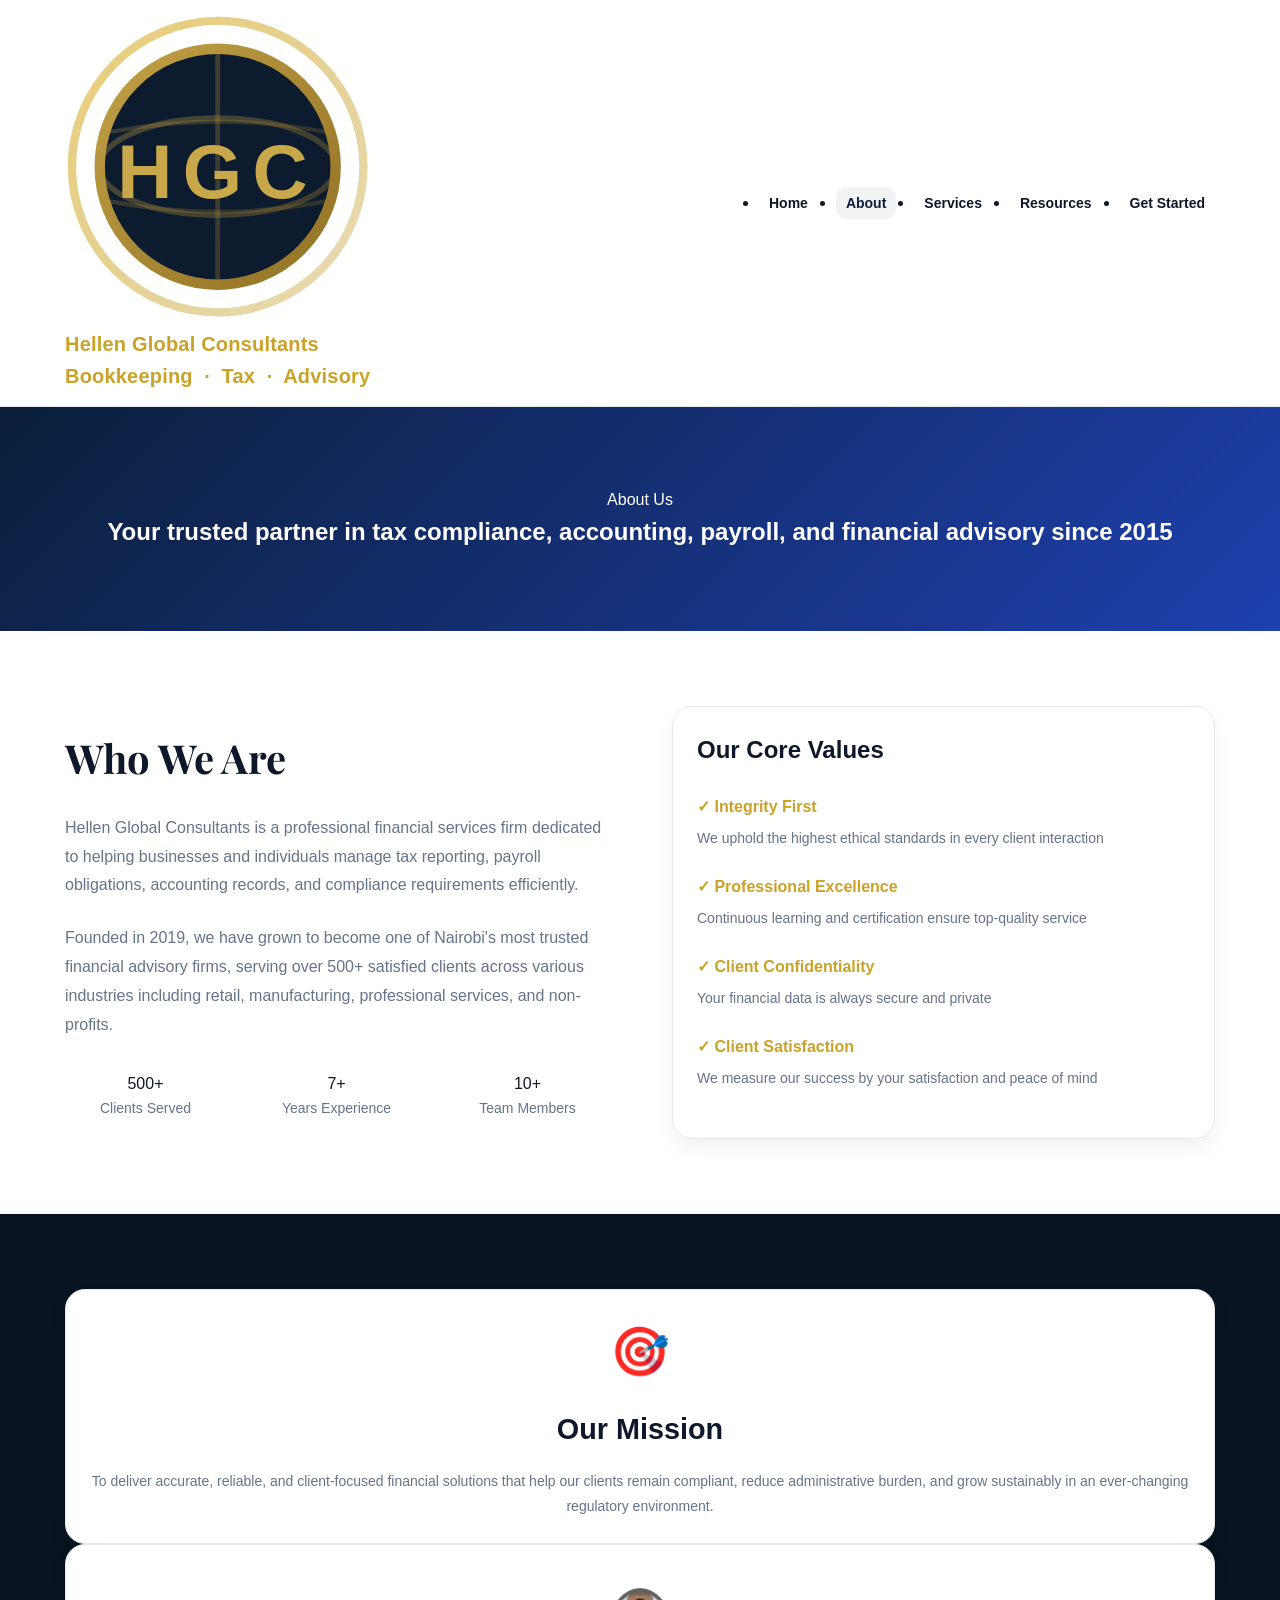
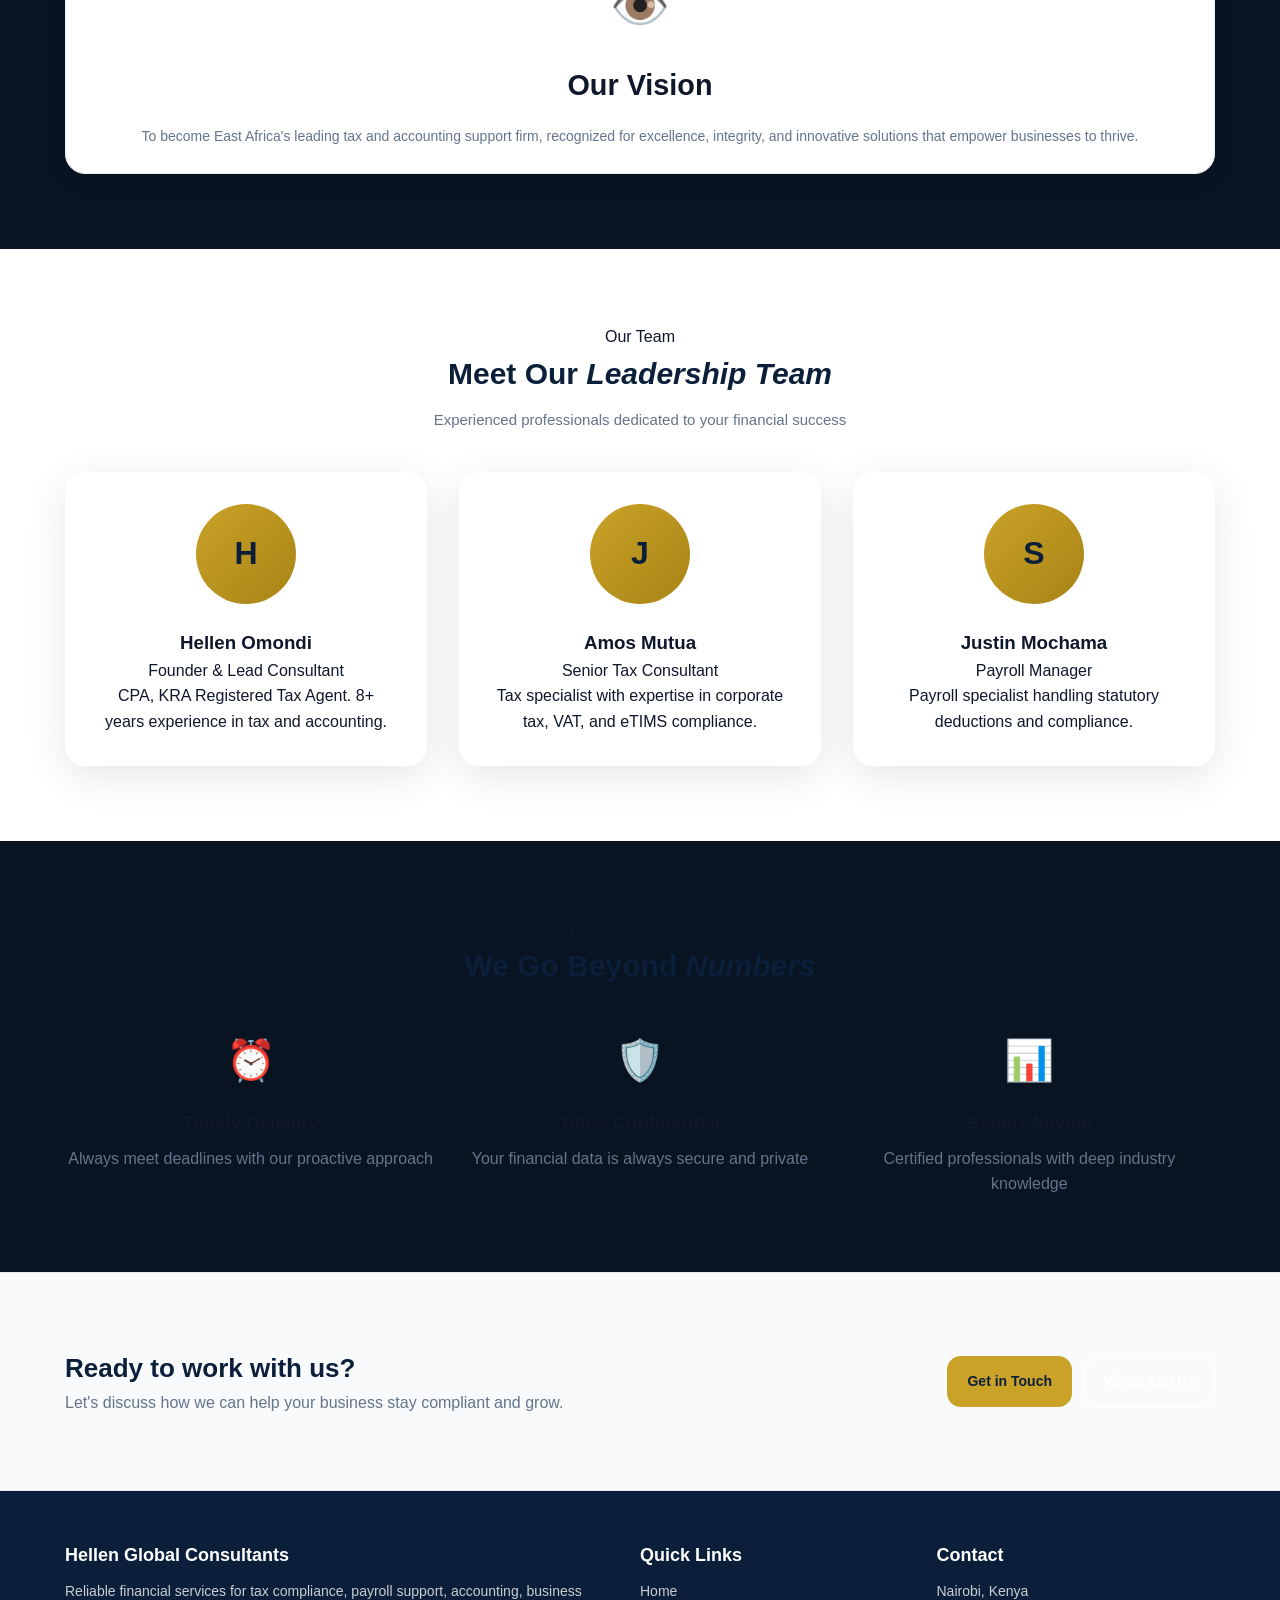
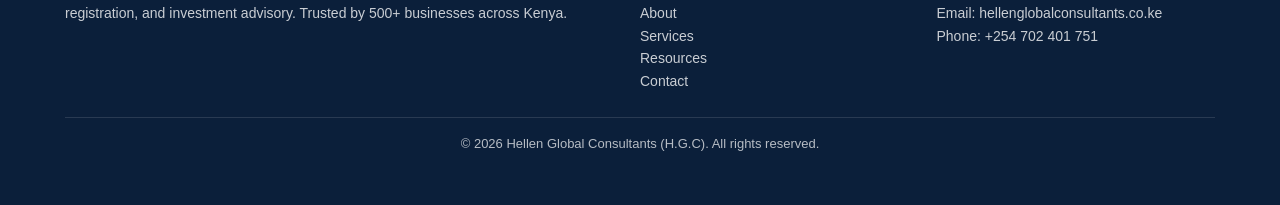
==== commit c82c3122: "Update about.html" ====
--- a/about.html
+++ b/about.html
@@ -3,31 +3,64 @@
 <head>
   <meta charset="UTF-8" />
   <meta name="viewport" content="width=device-width, initial-scale=1.0" />
-  <title>About Us | Global Hellen Consultants</title>
+  <title>About Us | Hellen Global Consultants</title>
+  <link href="https://fonts.googleapis.com/css2?family=Playfair+Display:wght@700;900&family=DM+Sans:wght@300;400;500;700&display=swap" rel="stylesheet">
   <link rel="stylesheet" href="style.css" />
 </head>
 <body>
 
   <header class="navbar">
     <div class="container nav-wrap">
-      <a href="index.html" class="brand">Hellen <span>Global Consultants</span></a>
-
-      <nav class="nav-links" id="navLinks">
-        <a href="index.html">Home</a>
-        <a href="about.html" class="active">About</a>
-        <a href="services.html">Services</a>
-        <a href="contact.html">Contact</a>
-      </nav>
+      <a href="index.html" class="brand">
+        <svg class="logo-icon" viewBox="0 0 44 44" fill="none" xmlns="http://www.w3.org/2000/svg">
+          <defs>
+            <linearGradient id="globeGrad" x1="0" y1="0" x2="44" y2="44" gradientUnits="userSpaceOnUse">
+              <stop offset="0%" stop-color="#C9A84C"/>
+              <stop offset="100%" stop-color="#8a6a1f"/>
+            </linearGradient>
+            <linearGradient id="ringGrad" x1="0" y1="0" x2="44" y2="44" gradientUnits="userSpaceOnUse">
+              <stop offset="0%" stop-color="#E8C96A" stop-opacity="0.9"/>
+              <stop offset="100%" stop-color="#C9A84C" stop-opacity="0.4"/>
+            </linearGradient>
+          </defs>
+          <circle cx="22" cy="22" r="21" stroke="url(#ringGrad)" stroke-width="1.2" fill="none"/>
+          <circle cx="22" cy="22" r="17" fill="#0D1B2E" stroke="url(#globeGrad)" stroke-width="1.5"/>
+          <ellipse cx="22" cy="22" rx="17" ry="7" stroke="url(#globeGrad)" stroke-width="0.8" fill="none" stroke-opacity="0.35"/>
+          <line x1="22" y1="5" x2="22" y2="39" stroke="url(#globeGrad)" stroke-width="0.7" stroke-opacity="0.3"/>
+          <path d="M6.5 17 Q22 14 37.5 17" stroke="url(#globeGrad)" stroke-width="0.6" fill="none" stroke-opacity="0.25"/>
+          <path d="M6.5 27 Q22 30 37.5 27" stroke="url(#globeGrad)" stroke-width="0.6" fill="none" stroke-opacity="0.25"/>
+          <text x="22" y="26.5" text-anchor="middle" font-family="Georgia, 'Times New Roman', serif" font-weight="700" font-size="11" fill="#C9A84C" letter-spacing="1.5">HGC</text>
+        </svg>
+        <div class="logo-text-group">
+          <span class="logo-name">Hellen <span>Global</span></span>
+          <span class="logo-consultants">Consultants</span>
+          <div class="logo-divider"></div>
+          <span class="logo-sub">Bookkeeping &nbsp;·&nbsp; Tax &nbsp;·&nbsp; Advisory</span>
+        </div>
+      </a>
+
+      <ul class="nav-links" id="navLinks">
+        <li><a href="index.html">Home</a></li>
+        <li><a href="about.html" class="active">About</a></li>
+        <li><a href="services.html">Services</a></li>
+        <li><a href="resources.html">Resources</a></li>
+        <li><a href="contact.html" class="nav-cta">Get Started</a></li>
+      </ul>
 
       <div class="menu-btn" onclick="toggleMenu()">☰</div>
     </div>
   </header>
 
   <!-- Page Header -->
-  <section class="hero-about" style="background: linear-gradient(135deg, var(--navy) 0%, #1d4ed8 100%); color: white; padding: 80px 0; text-align: center;">
-    <div class="container">
-      <h1 style="font-size: 48px; margin-bottom: 20px;">About Hellen Global Consultants</h1>
-      <p style="font-size: 20px; max-width: 800px; margin: 0 auto; opacity: 0.95;">Your trusted partner in tax compliance, accounting, payroll, and financial advisory since 2015</p>
+  <section class="page-header">
+    <div class="grid-lines"></div>
+    <div class="container">
+      <div class="eyebrow" style="justify-content: center;">
+        <div class="eyebrow-line"></div>
+        <span class="eyebrow-text">About Us</span>
+        <div class="eyebrow-line"></div>
+      </div>
+      <h2>Your trusted partner in tax compliance, accounting, payroll, and financial advisory since 2015</h2>
     </div>
   </section>
 
@@ -36,52 +69,52 @@
     <div class="container">
       <div class="about-grid">
         <div>
-          <h2 style="font-size: 36px; color: var(--navy); margin-bottom: 20px;">Who We Are</h2>
-          <p style="font-size: 16px; color: var(--muted); margin-bottom: 20px;">
-            Global Hellen Consultants is a professional financial services firm dedicated to helping businesses and individuals
+          <h2 style="font-family: 'Playfair Display', serif; font-size: 2.5rem; color: var(--white); margin-bottom: 1.5rem;">Who We Are</h2>
+          <p style="color: var(--muted); margin-bottom: 1.5rem; font-size: 1rem; line-height: 1.8;">
+            Hellen Global Consultants is a professional financial services firm dedicated to helping businesses and individuals
             manage tax reporting, payroll obligations, accounting records, and compliance requirements efficiently.
           </p>
-          <p style="font-size: 16px; color: var(--muted); margin-bottom: 30px;">
-            Founded in 2015, we have grown to become one of Nairobi's most trusted financial advisory firms, serving over 500+
+          <p style="color: var(--muted); margin-bottom: 2rem; font-size: 1rem; line-height: 1.8;">
+            Founded in 2019, we have grown to become one of Nairobi's most trusted financial advisory firms, serving over 500+
             satisfied clients across various industries including retail, manufacturing, professional services, and non-profits.
           </p>
           
-          <div style="display: flex; gap: 30px; margin-top: 30px;">
-            <div>
-              <h3 style="font-size: 32px; color: var(--gold);">500+</h3>
-              <p style="color: var(--muted);">Clients Served</p>
+          <div class="stats-grid" style="grid-template-columns: repeat(3, 1fr);">
+            <div class="stat-item">
+              <div class="stat-num">500+</div>
+              <div class="stat-label">Clients Served</div>
             </div>
-            <div>
-              <h3 style="font-size: 32px; color: var(--gold);">8+</h3>
-              <p style="color: var(--muted);">Years Experience</p>
+            <div class="stat-item">
+              <div class="stat-num">7+</div>
+              <div class="stat-label">Years Experience</div>
             </div>
-            <div>
-              <h3 style="font-size: 32px; color: var(--gold);">15+</h3>
-              <p style="color: var(--muted);">Team Members</p>
+            <div class="stat-item">
+              <div class="stat-num">10+</div>
+              <div class="stat-label">Team Members</div>
             </div>
           </div>
         </div>
         
-        <div class="card" style="background: var(--soft);">
-          <h3 style="color: var(--navy); margin-bottom: 25px;">Our Core Values</h3>
-          
-          <div style="margin-bottom: 20px;">
-            <h4 style="color: var(--navy); margin-bottom: 8px;">✓ Integrity First</h4>
+        <div class="card">
+          <h3 style="color: var(--white); margin-bottom: 1.5rem; font-size: 1.5rem;">Our Core Values</h3>
+          
+          <div style="margin-bottom: 1.5rem;">
+            <h4 style="color: var(--gold); margin-bottom: 0.5rem;">✓ Integrity First</h4>
             <p style="color: var(--muted);">We uphold the highest ethical standards in every client interaction</p>
           </div>
           
-          <div style="margin-bottom: 20px;">
-            <h4 style="color: var(--navy); margin-bottom: 8px;">✓ Professional Excellence</h4>
+          <div style="margin-bottom: 1.5rem;">
+            <h4 style="color: var(--gold); margin-bottom: 0.5rem;">✓ Professional Excellence</h4>
             <p style="color: var(--muted);">Continuous learning and certification ensure top-quality service</p>
           </div>
           
-          <div style="margin-bottom: 20px;">
-            <h4 style="color: var(--navy); margin-bottom: 8px;">✓ Client Confidentiality</h4>
+          <div style="margin-bottom: 1.5rem;">
+            <h4 style="color: var(--gold); margin-bottom: 0.5rem;">✓ Client Confidentiality</h4>
             <p style="color: var(--muted);">Your financial data is always secure and private</p>
           </div>
           
-          <div style="margin-bottom: 20px;">
-            <h4 style="color: var(--navy); margin-bottom: 8px;">✓ Client Satisfaction</h4>
+          <div style="margin-bottom: 1.5rem;">
+            <h4 style="color: var(--gold); margin-bottom: 0.5rem;">✓ Client Satisfaction</h4>
             <p style="color: var(--muted);">We measure our success by your satisfaction and peace of mind</p>
           </div>
         </div>
@@ -90,22 +123,22 @@
   </section>
 
   <!-- Mission & Vision -->
-  <section class="section" style="background: var(--soft);">
-    <div class="container">
-      <div style="display: grid; grid-template-columns: repeat(2, 1fr); gap: 30px;">
+  <section class="section" style="background: #091422;">
+    <div class="container">
+      <div class="grid-2">
         <div class="card" style="text-align: center;">
-          <div style="font-size: 48px; margin-bottom: 20px;">🎯</div>
-          <h3 style="color: var(--navy); font-size: 28px; margin-bottom: 15px;">Our Mission</h3>
-          <p style="color: var(--muted); font-size: 16px; line-height: 1.8;">
+          <div style="font-size: 3rem; margin-bottom: 1rem;">🎯</div>
+          <h3 style="color: var(--white); font-size: 1.8rem; margin-bottom: 1rem;">Our Mission</h3>
+          <p style="color: var(--muted); line-height: 1.8;">
             To deliver accurate, reliable, and client-focused financial solutions that help our clients remain compliant, 
             reduce administrative burden, and grow sustainably in an ever-changing regulatory environment.
           </p>
         </div>
 
         <div class="card" style="text-align: center;">
-          <div style="font-size: 48px; margin-bottom: 20px;">👁️</div>
-          <h3 style="color: var(--navy); font-size: 28px; margin-bottom: 15px;">Our Vision</h3>
-          <p style="color: var(--muted); font-size: 16px; line-height: 1.8;">
+          <div style="font-size: 3rem; margin-bottom: 1rem;">👁️</div>
+          <h3 style="color: var(--white); font-size: 1.8rem; margin-bottom: 1rem;">Our Vision</h3>
+          <p style="color: var(--muted); line-height: 1.8;">
             To become East Africa's leading tax and accounting support firm, recognized for excellence, integrity, 
             and innovative solutions that empower businesses to thrive.
           </p>
@@ -118,7 +151,12 @@
   <section class="section">
     <div class="container">
       <div class="section-title">
-        <h2>Meet Our Leadership Team</h2>
+        <div class="eyebrow">
+          <div class="eyebrow-line"></div>
+          <span class="eyebrow-text">Our Team</span>
+          <div class="eyebrow-line"></div>
+        </div>
+        <h2>Meet Our <em>Leadership Team</em></h2>
         <p>Experienced professionals dedicated to your financial success</p>
       </div>
 
@@ -126,129 +164,59 @@
         <!-- Team Member 1 -->
         <div class="team-card">
           <div class="team-avatar">H</div>
-          <h3 style="color: var(--navy); margin-bottom: 5px;">Hellen Omondi</h3>
-          <p style="color: var(--gold); font-weight: 600; margin-bottom: 10px;">Founder & Lead Consultant</p>
-          <p style="color: var(--muted); font-size: 14px;">CPA, KRA Registered Tax Agent. 6+ years experience in tax and accounting.</p>
-          <div style="display: flex; gap: 10px; justify-content: center; margin-top: 15px;">
-            <a href="contact.html" style="color: var(--navy);">📧</a>
-          </div>
+          <h3>Hellen Omondi</h3>
+          <p class="team-title">Founder & Lead Consultant</p>
+          <p class="team-bio">CPA, KRA Registered Tax Agent. 8+ years experience in tax and accounting.</p>
         </div>
 
         <!-- Team Member 2 -->
         <div class="team-card">
           <div class="team-avatar">J</div>
-          <h3 style="color: var(--navy); margin-bottom: 5px;">James Mwangi</h3>
-          <p style="color: var(--gold); font-weight: 600; margin-bottom: 10px;">Senior Tax Consultant</p>
-          <p style="color: var(--muted); font-size: 14px;">Tax specialist with expertise in corporate tax, VAT, and eTIMS compliance.</p>
-          <div style="display: flex; gap: 10px; justify-content: center; margin-top: 15px;">
-            <a href="contact.html" style="color: var(--navy);">📧</a>
-          </div>
+          <h3>Amos Mutua</h3>
+          <p class="team-title">Senior Tax Consultant</p>
+          <p class="team-bio">Tax specialist with expertise in corporate tax, VAT, and eTIMS compliance.</p>
         </div>
 
         <!-- Team Member 3 -->
         <div class="team-card">
           <div class="team-avatar">S</div>
-          <h3 style="color: var(--navy); margin-bottom: 5px;">Sarah Odhiambo</h3>
-          <p style="color: var(--gold); font-weight: 600; margin-bottom: 10px;">Payroll Manager</p>
-          <p style="color: var(--muted); font-size: 14px;">Payroll specialist handling statutory deductions and compliance.</p>
-          <div style="display: flex; gap: 10px; justify-content: center; margin-top: 15px;">
-            <a href="contact.html" style="color: var(--navy);">📧</a>
-          </div>
-        </div>
-
-        <!-- Team Member 4 -->
-        <div class="team-card">
-          <div class="team-avatar">D</div>
-          <h3 style="color: var(--navy); margin-bottom: 5px;">David Kiprono</h3>
-          <p style="color: var(--gold); font-weight: 600; margin-bottom: 10px;">Accounting Lead</p>
-          <p style="color: var(--muted); font-size: 14px;">Financial reporting, bookkeeping, and management accounts expert.</p>
-          <div style="display: flex; gap: 10px; justify-content: center; margin-top: 15px;">
-            <a href="contact.html" style="color: var(--navy);">📧</a>
-          </div>
-        </div>
-      </div>
-    </div>
-  </section>
-
-  <!-- Why Choose Us -->
-  <section class="section" style="background: linear-gradient(135deg, var(--navy) 0%, #1d4ed8 100%); color: white;">
+          <h3>Justin Mochama</h3>
+          <p class="team-title">Payroll Manager</p>
+          <p class="team-bio">Payroll specialist handling statutory deductions and compliance.</p>
+        </div>
+      </div>
+    </div>
+  </section>
+
+  <!-- Why Choose Us Stats -->
+  <section class="section" style="background: #091422;">
     <div class="container">
       <div class="section-title">
-        <h2 style="color: white;">Why Clients Choose Us</h2>
-        <p style="color: rgba(255,255,255,0.9);">We go beyond numbers to build lasting partnerships</p>
-      </div>
-
-      <div style="display: grid; grid-template-columns: repeat(4, 1fr); gap: 25px;">
+        <div class="eyebrow">
+          <div class="eyebrow-line"></div>
+          <span class="eyebrow-text">Why Clients Choose Us</span>
+          <div class="eyebrow-line"></div>
+        </div>
+        <h2>We Go Beyond <em>Numbers</em></h2>
+      </div>
+
+      <div class="grid-3">
         <div style="text-align: center;">
-          <div style="font-size: 36px; margin-bottom: 15px;">⏰</div>
-          <h4 style="color: white; margin-bottom: 8px;">Timely Delivery</h4>
-          <p style="color: rgba(255,255,255,0.8); font-size: 14px;">Always meet deadlines</p>
+          <div style="font-size: 2.5rem; margin-bottom: 1rem;">⏰</div>
+          <h3 style="color: var(--white); margin-bottom: 0.5rem;">Timely Delivery</h3>
+          <p style="color: var(--muted);">Always meet deadlines with our proactive approach</p>
         </div>
 
         <div style="text-align: center;">
-          <div style="font-size: 36px; margin-bottom: 15px;">🛡️</div>
-          <h4 style="color: white; margin-bottom: 8px;">100% Confidential</h4>
-          <p style="color: rgba(255,255,255,0.8); font-size: 14px;">Your data is secure</p>
+          <div style="font-size: 2.5rem; margin-bottom: 1rem;">🛡️</div>
+          <h3 style="color: var(--white); margin-bottom: 0.5rem;">100% Confidential</h3>
+          <p style="color: var(--muted);">Your financial data is always secure and private</p>
         </div>
 
         <div style="text-align: center;">
-          <div style="font-size: 36px; margin-bottom: 15px;">📊</div>
-          <h4 style="color: white; margin-bottom: 8px;">Expert Advice</h4>
-          <p style="color: rgba(255,255,255,0.8); font-size: 14px;">Certified professionals</p>
-        </div>
-
-        <div style="text-align: center;">
-          <div style="font-size: 36px; margin-bottom: 15px;">💬</div>
-          <h4 style="color: white; margin-bottom: 8px;">24/7 Support</h4>
-          <p style="color: rgba(255,255,255,0.8); font-size: 14px;">Always here to help</p>
-        </div>
-      </div>
-    </div>
-  </section>
-
-  <!-- Testimonials -->
-  <section class="section">
-    <div class="container">
-      <div class="section-title">
-        <h2>What Our Clients Say</h2>
-        <p>Real feedback from businesses we've helped</p>
-      </div>
-
-      <div style="display: grid; grid-template-columns: repeat(3, 1fr); gap: 25px;">
-        <div class="card">
-          <div style="color: var(--gold); font-size: 20px; margin-bottom: 10px;">★★★★★</div>
-          <p style="color: var(--muted); margin-bottom: 20px;">"Global Hellen Consultants transformed our tax compliance. Professional, responsive, and reliable."</p>
-          <div style="display: flex; align-items: center; gap: 12px;">
-            <div style="width: 50px; height: 50px; background: var(--soft); border-radius: 50%; display: flex; align-items: center; justify-content: center; font-weight: bold;">JK</div>
-            <div>
-              <h4 style="color: var(--navy);">John Kariuki</h4>
-              <p style="color: var(--muted); font-size: 13px;">CEO, Kariuki Enterprises</p>
-            </div>
-          </div>
-        </div>
-
-        <div class="card">
-          <div style="color: var(--gold); font-size: 20px; margin-bottom: 10px;">★★★★★</div>
-          <p style="color: var(--muted); margin-bottom: 20px;">"Their payroll support has been a game-changer. No more compliance worries."</p>
-          <div style="display: flex; align-items: center; gap: 12px;">
-            <div style="width: 50px; height: 50px; background: var(--soft); border-radius: 50%; display: flex; align-items: center; justify-content: center; font-weight: bold;">MA</div>
-            <div>
-              <h4 style="color: var(--navy);">Mary Atieno</h4>
-              <p style="color: var(--muted); font-size: 13px;">Director, Atieno Consultancy</p>
-            </div>
-          </div>
-        </div>
-
-        <div class="card">
-          <div style="color: var(--gold); font-size: 20px; margin-bottom: 10px;">★★★★★</div>
-          <p style="color: var(--muted); margin-bottom: 20px;">"Professional, thorough, and always available. Best decision for our business."</p>
-          <div style="display: flex; align-items: center; gap: 12px;">
-            <div style="width: 50px; height: 50px; background: var(--soft); border-radius: 50%; display: flex; align-items: center; justify-content: center; font-weight: bold;">PO</div>
-            <div>
-              <h4 style="color: var(--navy);">Peter Omondi</h4>
-              <p style="color: var(--muted); font-size: 13px;">Owner, Omondi Traders</p>
-            </div>
-          </div>
+          <div style="font-size: 2.5rem; margin-bottom: 1rem;">📊</div>
+          <h3 style="color: var(--white); margin-bottom: 0.5rem;">Expert Advice</h3>
+          <p style="color: var(--muted);">Certified professionals with deep industry knowledge</p>
         </div>
       </div>
     </div>
@@ -263,7 +231,7 @@
       </div>
       <div class="btn-row">
         <a href="contact.html" class="btn primary">Get in Touch</a>
-        <a href="https://wa.me/254702401751" class="btn outline" style="border-color: var(--gold); color: var(--navy); background: white;">WhatsApp Us</a>
+        <a href="https://wa.me/254702401751" class="btn outline">WhatsApp Us</a>
       </div>
     </div>
   </section>
@@ -271,10 +239,10 @@
   <footer class="footer">
     <div class="container footer-grid">
       <div>
-        <h3>Global Hellen Consultants</h3>
+        <h3>Hellen Global Consultants</h3>
         <p>
           Reliable financial services for tax compliance, payroll support, accounting, business registration,
-          and investment advisory.
+          and investment advisory. Trusted by 500+ businesses across Kenya.
         </p>
       </div>
 
@@ -283,19 +251,20 @@
         <p><a href="index.html">Home</a></p>
         <p><a href="about.html">About</a></p>
         <p><a href="services.html">Services</a></p>
+        <p><a href="resources.html">Resources</a></p>
         <p><a href="contact.html">Contact</a></p>
       </div>
 
       <div>
         <h3>Contact</h3>
         <p>Nairobi, Kenya</p>
-        <p>Email:info@hellenglobalconsultants.co.ke</p>
+        <p>Email: hellenglobalconsultants.co.ke</p>
         <p>Phone: +254 702 401 751</p>
       </div>
     </div>
 
     <div class="container copy">
-      © <span id="year"></span> Global Hellen Consultants (H.G.C). All rights reserved.
+      © <span id="year"></span> Hellen Global Consultants (H.G.C). All rights reserved.
     </div>
   </footer>
 
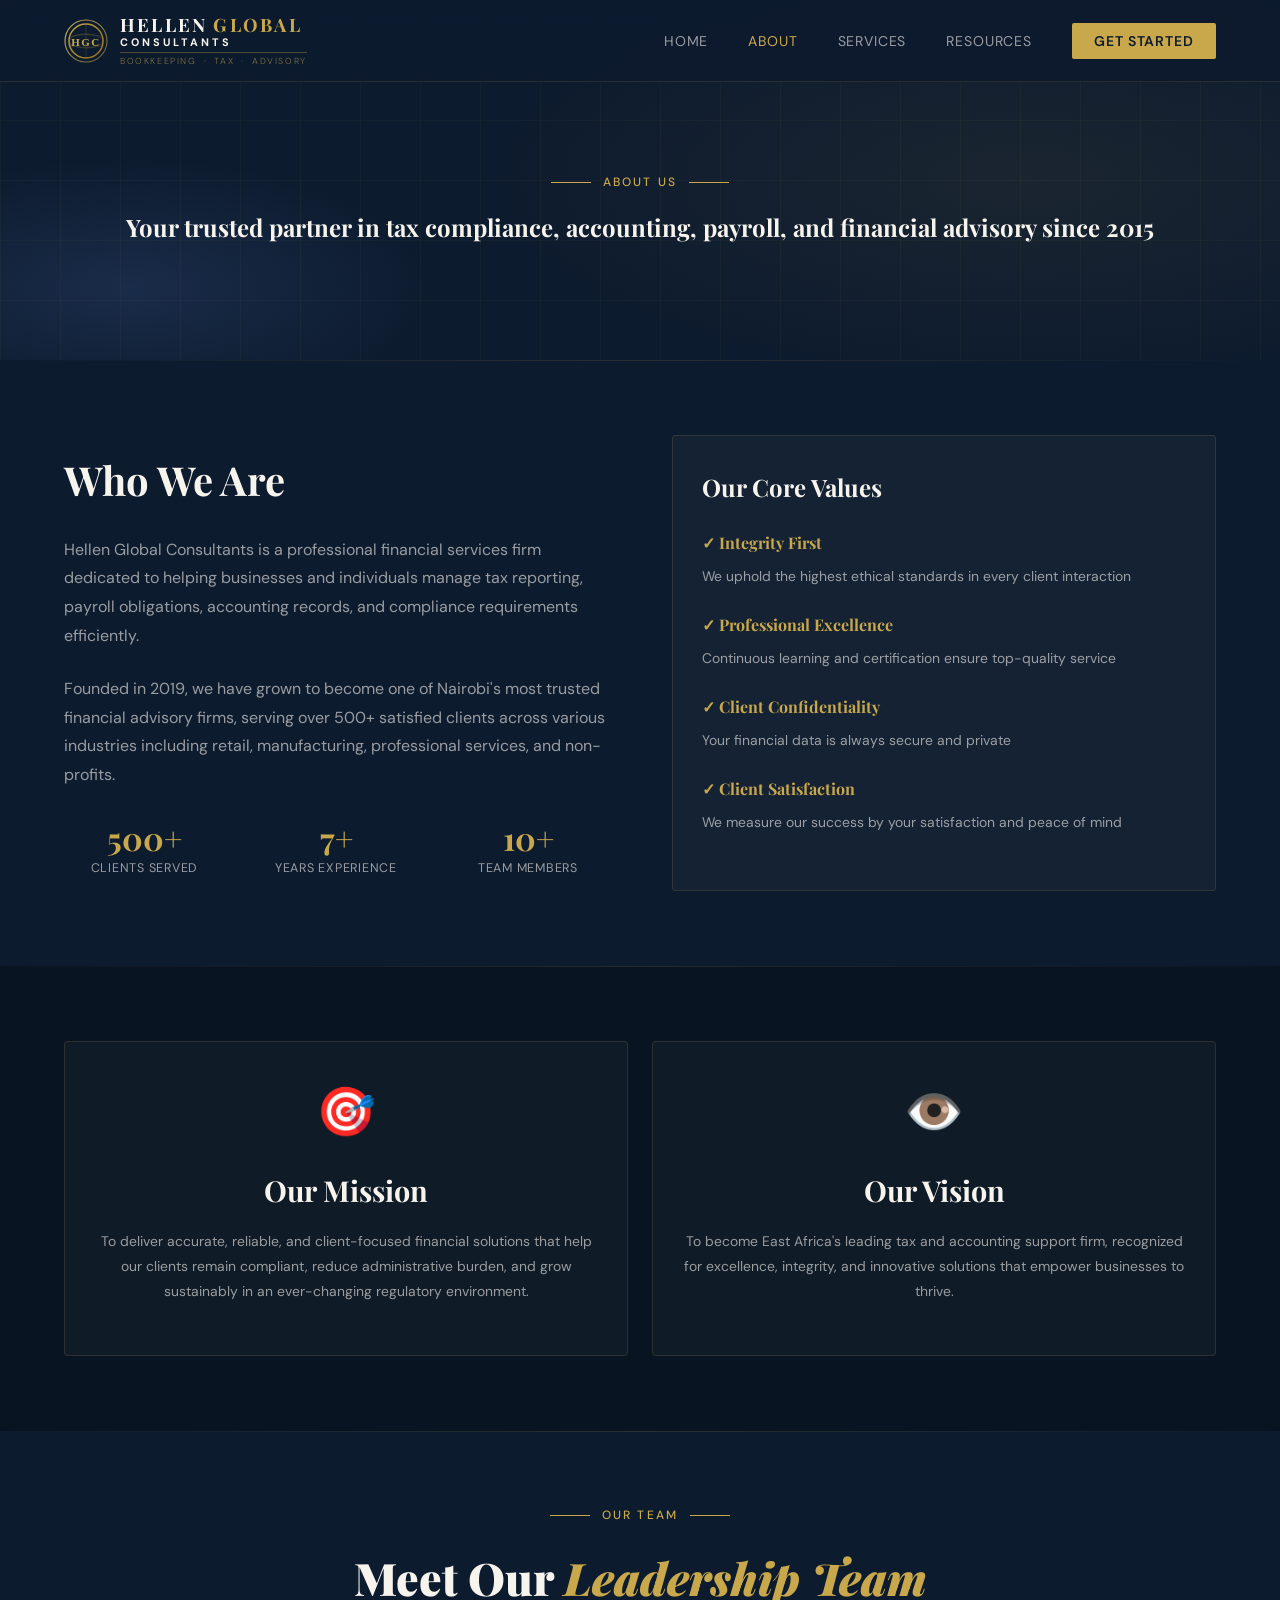
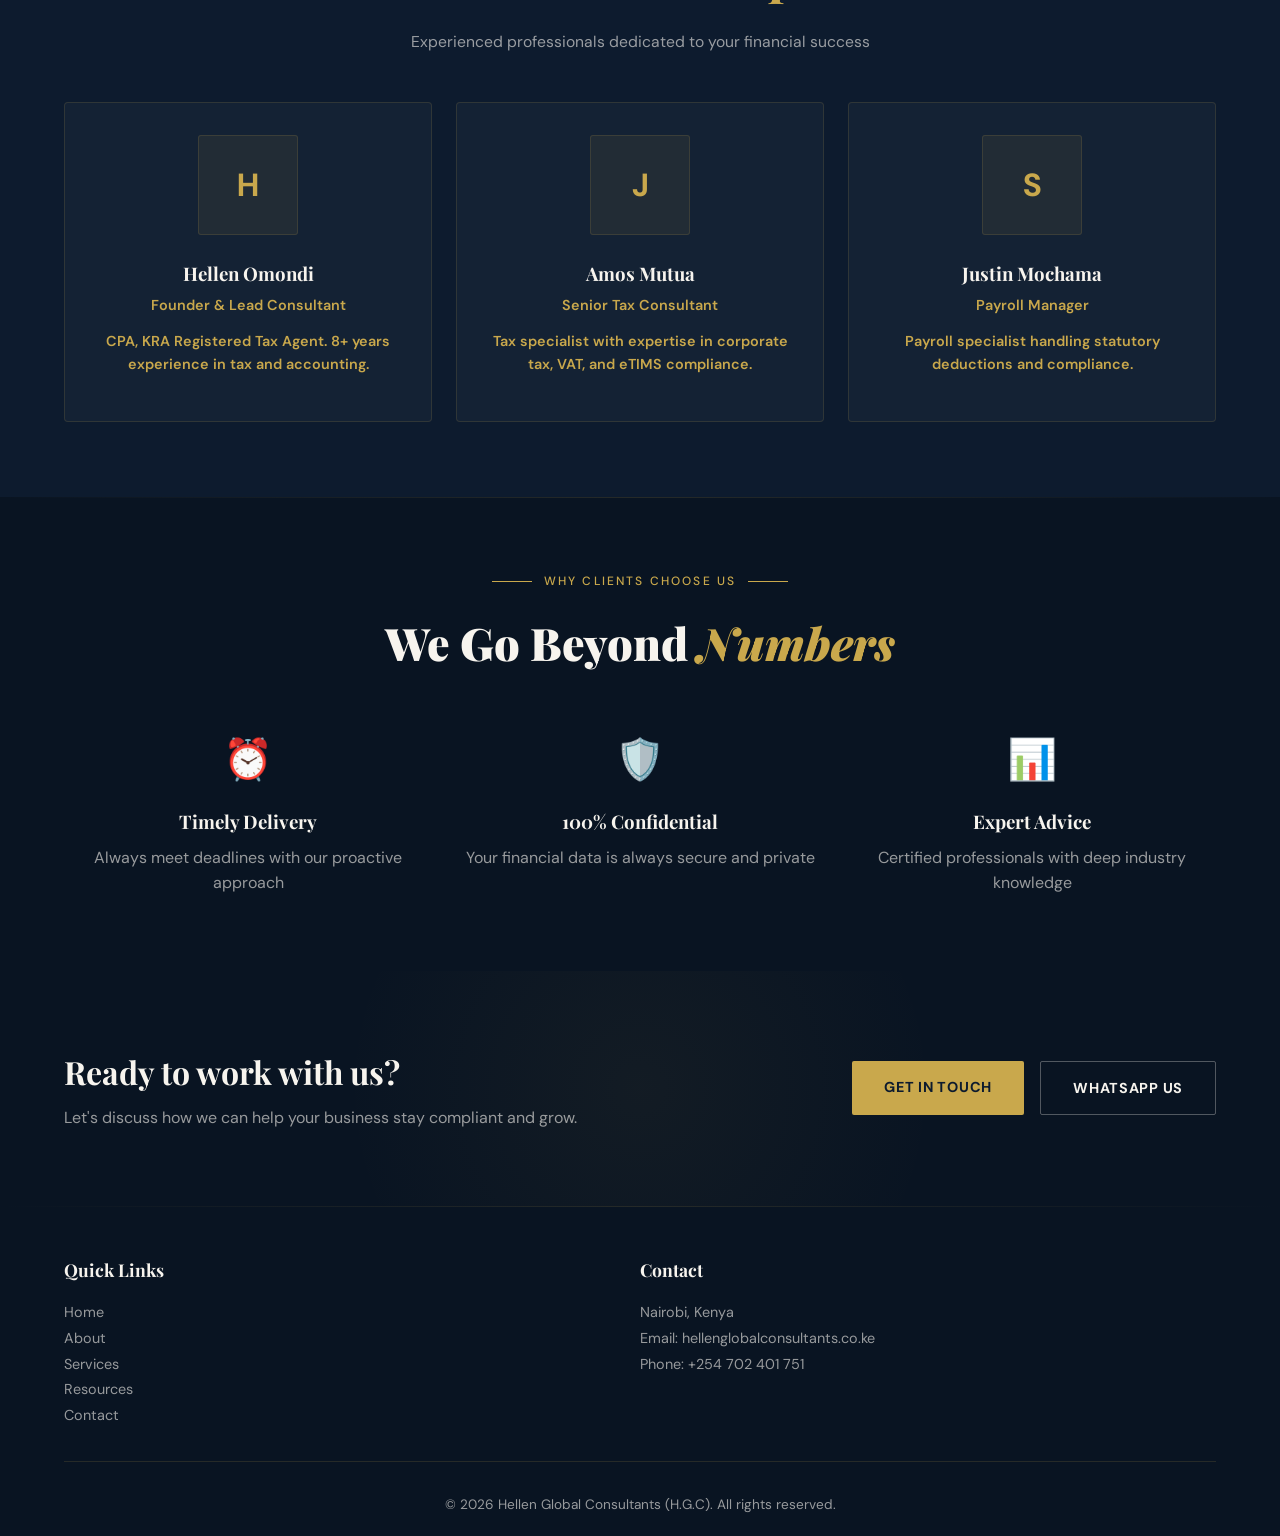
==== commit d9397d2e: "Update about.html" ====
--- a/about.html
+++ b/about.html
@@ -238,14 +238,7 @@
 
   <footer class="footer">
     <div class="container footer-grid">
-      <div>
-        <h3>Hellen Global Consultants</h3>
-        <p>
-          Reliable financial services for tax compliance, payroll support, accounting, business registration,
-          and investment advisory. Trusted by 500+ businesses across Kenya.
-        </p>
-      </div>
-
+      
       <div>
         <h3>Quick Links</h3>
         <p><a href="index.html">Home</a></p>
--- a/style.css
+++ b/style.css
@@ -1,1068 +1,1233 @@
 :root {
-  --navy: #0b1f3a;
-  --gold: #c9a227;
-  --gold-dark: #a88416;
-  --text: #0f172a;
-  --muted: #64748b;
-  --bg: #ffffff;
-  --soft: #f8fafc;  /* Changed from #0b1f3a to a light color for better contrast */
-  --border: #e6e8ee;
+  --gold: #C9A84C;
+  --gold-light: #E8C96A;
+  --gold-dark: #8a6a1f;
+  --navy: #0D1B2E;
+  --navy-mid: #142236;
+  --navy-light: #1C3050;
+  --white: #F7F4EE;
+  --muted: rgba(247,244,238,0.6);
+  --border: rgba(201,168,76,0.15);
+  --soft: rgba(255,255,255,0.03);
+  --success: #4CAF50;
+  --danger: #f44336;
+  --warning: #ff9800;
 }
 
 * {
   margin: 0;
   padding: 0;
   box-sizing: border-box;
-  font-family: "Segoe UI", Arial, sans-serif;
 }
 
 body {
-  background: var(--bg);
-  color: var(--text);
+  font-family: 'DM Sans', sans-serif;
+  background: var(--navy);
+  color: var(--white);
   line-height: 1.6;
-}
-
-/* About Page */
-.hero-about { 
-  background: linear-gradient(135deg, var(--navy) 0%, #1d4ed8 100%); /* Using navy variable */
-  color: white;
-  padding: 80px 0;
-}
-
-.about-grid { 
-  display: grid; 
-  grid-template-columns: 1fr 1fr; 
-  gap: 4rem; 
-  align-items: center; 
-}
-
-.team-grid { 
-  display: grid; 
-  grid-template-columns: repeat(auto-fit, minmax(250px, 1fr)); 
-  gap: 2rem; 
-}
-
-.team-card { 
-  text-align: center; 
-  padding: 2rem; 
-  background: white; 
-  border-radius: 20px; 
-  box-shadow: 0 10px 40px rgba(0,0,0,0.1); 
-}
-
-.team-avatar { 
-  width: 80px; 
-  height: 80px; 
-  background: linear-gradient(135deg, var(--gold), var(--gold-dark)); /* Using gold variables */
-  border-radius: 50%; 
-  display: flex; 
-  align-items: center; 
-  justify-content: center; 
-  font-size: 1.5rem; 
-  font-weight: bold; 
-  color: var(--navy); 
-  margin: 0 auto 1rem; 
-}
-
-/* Services Page */
-.services-full { 
-  padding: 6rem 0; 
-}
-
-.service-category { 
-  margin-bottom: 4rem; 
-}
-
-.service-category h2 { 
-  font-size: 2.5rem; 
-  margin-bottom: 2rem; 
-  color: var(--navy); /* Using navy variable */
-}
-
-.service-item { 
-  display: flex; 
-  justify-content: space-between; 
-  align-items: center; 
-  padding: 1.5rem; 
-  background: var(--soft); /* Using soft variable */
-  border-radius: 12px; 
-  margin-bottom: 1rem; 
-}
-
-.service-price { 
-  background: var(--gold); /* Using gold variable */
-  color: var(--navy); /* Using navy variable */
-  padding: 0.5rem 1rem; 
-  border-radius: 25px; 
-  font-weight: 600; 
-}
-
-a {
-  text-decoration: none;
-  color: inherit;
+  overflow-x: hidden;
+}
+
+h1, h2, h3, h4, h5, h6 {
+  font-family: 'Playfair Display', serif;
+  font-weight: 700;
 }
 
 .container {
   width: 90%;
-  max-width: 1150px;
-  margin: 0 auto; /* Fixed from 'auto' to '0 auto' */
+  max-width: 1200px;
+  margin: 0 auto;
 }
 
 /* Navbar */
 .navbar {
-  background: rgba(255, 255, 255, 0.92);
-  backdrop-filter: blur(10px);
+  position: fixed;
+  top: 0;
+  left: 0;
+  right: 0;
+  z-index: 100;
+  background: rgba(13,27,46,0.85);
+  backdrop-filter: blur(12px);
   border-bottom: 1px solid var(--border);
-  position: sticky;
-  top: 0;
-  z-index: 999;
-}
-
-.navbar .nav-wrap {
+  animation: fadeDown 0.7s ease both;
+}
+
+.nav-wrap {
   display: flex;
   justify-content: space-between;
   align-items: center;
-  padding: 14px 0;
+  padding: 1rem 0;
 }
 
 .brand {
-  font-size: 20px;
-  font-weight: 800;
-  color: var(--navy);
-  letter-spacing: 0.2px;
-}
-
-.brand span {
-  color: var(--gold);
+  display: flex;
+  align-items: center;
+  gap: 0.75rem;
+  text-decoration: none;
+}
+
+.logo-icon {
+  width: 44px;
+  height: 44px;
+  flex-shrink: 0;
+}
+
+.logo-text-group {
+  display: flex;
+  flex-direction: column;
+  line-height: 1;
+}
+
+.logo-name {
+  font-family: 'Playfair Display', serif;
+  font-weight: 700;
+  font-size: 1.15rem;
+  letter-spacing: 0.12em;
+  text-transform: uppercase;
+  color: var(--white);
+}
+
+.logo-name span {
+  color: var(--gold);
+}
+
+.logo-consultants {
+  font-family: 'DM Sans', sans-serif;
+  font-weight: 700;
+  font-size: 0.68rem;
+  letter-spacing: 0.28em;
+  text-transform: uppercase;
+  color: var(--white);
+  margin-top: 0.15rem;
+}
+
+.logo-divider {
+  width: 100%;
+  height: 1px;
+  background: rgba(201,168,76,0.35);
+  margin: 0.25rem 0;
+}
+
+.logo-sub {
+  font-family: 'DM Sans', sans-serif;
+  font-size: 0.55rem;
+  letter-spacing: 0.18em;
+  text-transform: uppercase;
+  color: rgba(201,168,76,0.6);
+  font-weight: 300;
 }
 
 .nav-links {
   display: flex;
-  gap: 18px;
+  gap: 2.5rem;
+  list-style: none;
 }
 
 .nav-links a {
-  font-size: 14px;
-  font-weight: 700;
-  color: var(--text);
-  padding: 8px 10px;
-  border-radius: 10px;
-  transition: all 0.2s ease; /* More specific transition */
+  text-decoration: none;
+  color: var(--muted);
+  font-size: 0.88rem;
+  font-weight: 400;
+  letter-spacing: 0.06em;
+  text-transform: uppercase;
+  transition: color 0.25s;
 }
 
 .nav-links a:hover,
 .nav-links a.active {
-  background: rgba(11, 31, 58, 0.05); /* Light navy background */
-  color: var(--navy);
+  color: var(--gold);
+}
+
+.nav-cta {
+  background: var(--gold);
+  color: var(--navy) !important;
+  padding: 0.55rem 1.4rem;
+  border-radius: 2px;
+  font-weight: 600 !important;
+  transition: background 0.25s !important;
+}
+
+.nav-cta:hover {
+  background: var(--gold-light) !important;
+  color: var(--navy) !important;
 }
 
 .menu-btn {
   display: none;
-  font-size: 22px;
+  font-size: 24px;
   cursor: pointer;
-  color: var(--navy);
-}
-
-/* Hero */
+  color: var(--white);
+}
+
+/* Page Header */
+.page-header {
+  min-height: 40vh;
+  display: flex;
+  align-items: center;
+  position: relative;
+  overflow: hidden;
+  background: var(--navy);
+  padding: 120px 0 60px;
+}
+
+.page-header::before {
+  content: '';
+  position: absolute;
+  inset: 0;
+  background:
+    radial-gradient(ellipse 60% 80% at 80% 50%, rgba(201,168,76,0.07) 0%, transparent 70%),
+    radial-gradient(ellipse 40% 60% at 10% 80%, rgba(28,48,80,0.8) 0%, transparent 60%);
+  pointer-events: none;
+}
+
+.grid-lines {
+  position: absolute;
+  inset: 0;
+  background-image:
+    linear-gradient(rgba(201,168,76,0.04) 1px, transparent 1px),
+    linear-gradient(90deg, rgba(201,168,76,0.04) 1px, transparent 1px);
+  background-size: 60px 60px;
+  pointer-events: none;
+}
+
+.page-header .container {
+  position: relative;
+  z-index: 2;
+  text-align: center;
+}
+
+.page-header h1 {
+  font-size: clamp(2.8rem, 4.5vw, 4.2rem);
+  font-weight: 900;
+  line-height: 1.1;
+  margin-bottom: 1rem;
+  animation: fadeUp 0.8s 0.3s ease both;
+}
+
+.page-header h1 em {
+  font-style: italic;
+  color: var(--gold);
+}
+
+.page-header p {
+  font-size: 1rem;
+  color: var(--muted);
+  max-width: 700px;
+  margin: 0 auto;
+  animation: fadeUp 0.8s 0.5s ease both;
+}
+
+/* Hero Section */
 .hero {
-  background: linear-gradient(120deg, rgba(11, 31, 58, 0.96), rgba(11, 31, 58, 0.75)),
-    url("assets/hero.jpg") center/cover no-repeat;
-  color: white;
-  padding: 95px 0;
-}
-
-.hero .hero-grid {
+  min-height: 100vh;
   display: grid;
-  grid-template-columns: 1.2fr 1fr;
-  gap: 30px;
-  align-items: center;
-}
-
-.hero h1 {
-  font-size: 44px;
-  line-height: 1.15;
-  margin-bottom: 14px;
-}
-
-.hero p {
-  font-size: 16px;
-  opacity: 0.92;
-  margin-bottom: 22px;
+  grid-template-columns: 1fr 1fr;
+  position: relative;
+  overflow: hidden;
+}
+
+.hero::before {
+  content: '';
+  position: absolute;
+  inset: 0;
+  background:
+    radial-gradient(ellipse 60% 80% at 80% 50%, rgba(201,168,76,0.07) 0%, transparent 70%),
+    radial-gradient(ellipse 40% 60% at 10% 80%, rgba(28,48,80,0.8) 0%, transparent 60%);
+  pointer-events: none;
+}
+
+.hero-left {
+  display: flex;
+  flex-direction: column;
+  justify-content: center;
+  padding: 9rem 4rem 5rem 5rem;
+  position: relative;
+  z-index: 2;
+}
+
+.hero-right {
+  display: flex;
+  align-items: center;
+  justify-content: center;
+  position: relative;
+  z-index: 2;
+  padding: 8rem 4rem 5rem 2rem;
+  opacity: 0;
+  animation: fadeIn 1s 0.6s ease forwards;
+}
+
+.card-stack {
+  position: relative;
+  width: 340px;
+}
+
+.card-behind {
+  position: absolute;
+  top: -16px;
+  left: 16px;
+  right: -16px;
+  bottom: 16px;
+  background: rgba(201,168,76,0.06);
+  border: 1px solid var(--border);
+  border-radius: 4px;
+  z-index: 1;
+}
+
+.card-main {
+  position: relative;
+  z-index: 2;
+  background: rgba(255,255,255,0.04);
+  border: 1px solid var(--border);
+  border-radius: 4px;
+  padding: 1.8rem 2rem;
+  backdrop-filter: blur(8px);
+}
+
+.card-tag {
+  font-size: 0.7rem;
+  letter-spacing: 0.14em;
+  text-transform: uppercase;
+  color: var(--gold);
+  margin-bottom: 1.2rem;
+  font-weight: 600;
+}
+
+.service-list {
+  list-style: none;
+  display: flex;
+  flex-direction: column;
+  gap: 0.9rem;
+}
+
+.service-list li {
+  display: flex;
+  align-items: flex-start;
+  gap: 0.75rem;
+  font-size: 0.88rem;
+  color: rgba(247,244,238,0.85);
+}
+
+.service-list li strong {
+  display: block;
+  color: var(--white);
+  font-weight: 600;
+  font-size: 0.88rem;
+}
+
+.service-list li small {
+  font-size: 0.75rem;
+  color: var(--muted);
+  line-height: 1.4;
+}
+
+.service-icon {
+  margin-top: 3px;
+  width: 28px;
+  height: 28px;
+  background: rgba(201,168,76,0.12);
+  border: 1px solid var(--border);
+  border-radius: 2px;
+  display: flex;
+  align-items: center;
+  justify-content: center;
+  font-size: 0.8rem;
+  flex-shrink: 0;
+  color: var(--gold);
+}
+
+.card-divider {
+  height: 1px;
+  background: var(--border);
+  margin: 1.4rem 0;
+}
+
+.card-badge {
+  display: flex;
+  align-items: center;
+  gap: 0.75rem;
+}
+
+.badge-dot {
+  width: 8px;
+  height: 8px;
+  background: var(--success);
+  border-radius: 50%;
+  box-shadow: 0 0 8px rgba(76,175,80,0.6);
+  animation: pulse 2s ease infinite;
+}
+
+.badge-text {
+  font-size: 0.82rem;
+  color: var(--muted);
+}
+
+.vert-text {
+  position: absolute;
+  right: 2rem;
+  top: 50%;
+  transform: translateY(-50%) rotate(90deg);
+  font-size: 0.65rem;
+  letter-spacing: 0.2em;
+  text-transform: uppercase;
+  color: rgba(201,168,76,0.3);
+  white-space: nowrap;
+}
+
+.accent-line {
+  position: absolute;
+  top: 0;
+  right: 0;
+  width: 1px;
+  height: 100%;
+  background: linear-gradient(to bottom, transparent, rgba(201,168,76,0.3) 30%, rgba(201,168,76,0.3) 70%, transparent);
+}
+
+/* Sections */
+.section {
+  padding: 75px 0;
+  position: relative;
+  overflow: hidden;
+}
+
+.section::before {
+  content: '';
+  position: absolute;
+  top: 0;
+  left: 0;
+  right: 0;
+  height: 1px;
+  background: linear-gradient(to right, transparent, var(--border), transparent);
+}
+
+.section-title {
+  text-align: center;
+  margin-bottom: 3rem;
+}
+
+.eyebrow {
+  display: flex;
+  align-items: center;
+  gap: 0.75rem;
+  justify-content: center;
+  margin-bottom: 1rem;
+}
+
+.eyebrow-line {
+  width: 40px;
+  height: 1px;
+  background: var(--gold);
+}
+
+.eyebrow-text {
+  font-size: 0.75rem;
+  letter-spacing: 0.18em;
+  text-transform: uppercase;
+  color: var(--gold);
+  font-weight: 500;
+}
+
+.section-title h2 {
+  font-size: clamp(2rem, 3.5vw, 3rem);
+  font-weight: 900;
+  color: var(--white);
+  margin-bottom: 1rem;
+}
+
+.section-title h2 em {
+  font-style: italic;
+  color: var(--gold);
+}
+
+.section-title p {
+  font-size: 0.98rem;
+  color: var(--muted);
+  max-width: 520px;
+  margin: 0 auto;
+}
+
+/* Grids */
+.grid-3,
+.team-grid,
+.services-grid {
+  display: grid;
+  grid-template-columns: repeat(3, 1fr);
+  gap: 1.5rem;
+}
+
+.grid-2 {
+  display: grid;
+  grid-template-columns: repeat(2, 1fr);
+  gap: 1.5rem;
+}
+
+.about-grid {
+  display: grid;
+  grid-template-columns: 1fr 1fr;
+  gap: 4rem;
+  align-items: center;
+}
+
+/* Cards */
+.card {
+  background: var(--soft);
+  border: 1px solid var(--border);
+  border-radius: 4px;
+  padding: 2rem 1.8rem;
+  transition: all 0.3s ease;
+  position: relative;
+  overflow: hidden;
+}
+
+.card::before {
+  content: '';
+  position: absolute;
+  top: 0;
+  left: 0;
+  right: 0;
+  height: 2px;
+  background: linear-gradient(to right, transparent, rgba(201,168,76,0.5), transparent);
+  transform: scaleX(0);
+  transition: transform 0.35s ease;
+}
+
+.card:hover {
+  background: rgba(201,168,76,0.06);
+  border-color: rgba(201,168,76,0.35);
+  transform: translateY(-4px);
+}
+
+.card:hover::before {
+  transform: scaleX(1);
+}
+
+.card h3 {
+  font-family: 'Playfair Display', serif;
+  font-size: 1.1rem;
+  font-weight: 700;
+  color: var(--white);
+  margin-bottom: 0.75rem;
+}
+
+.card p {
+  font-size: 0.87rem;
+  color: var(--muted);
+  line-height: 1.75;
+  margin-bottom: 1.2rem;
+}
+
+/* Badge */
+.badge {
+  display: inline-block;
+  font-size: 0.67rem;
+  letter-spacing: 0.16em;
+  text-transform: uppercase;
+  color: var(--gold);
+  background: rgba(201,168,76,0.07);
+  border: 1px solid var(--border);
+  border-radius: 20px;
+  padding: 0.22rem 0.7rem;
+  margin-bottom: 1rem;
+}
+
+/* Service Cards */
+.service-icon-large {
+  width: 48px;
+  height: 48px;
+  background: rgba(201,168,76,0.08);
+  border: 1px solid var(--border);
+  border-radius: 3px;
+  display: flex;
+  align-items: center;
+  justify-content: center;
+  margin-bottom: 1.2rem;
+  font-size: 1.2rem;
+  color: var(--gold);
+  transition: background 0.3s;
+}
+
+.card:hover .service-icon-large {
+  background: rgba(201,168,76,0.15);
+}
+
+/* Team Cards */
+.team-card {
+  text-align: center;
+  padding: 2rem;
+  background: var(--soft);
+  border: 1px solid var(--border);
+  border-radius: 4px;
+  transition: all 0.3s ease;
+}
+
+.team-card:hover {
+  transform: translateY(-4px);
+  border-color: rgba(201,168,76,0.35);
+}
+
+.team-avatar {
+  width: 100px;
+  height: 100px;
+  background: rgba(201,168,76,0.08);
+  border: 1px solid var(--border);
+  border-radius: 3px;
+  display: flex;
+  align-items: center;
+  justify-content: center;
+  font-size: 2rem;
+  font-weight: bold;
+  color: var(--gold);
+  margin: 0 auto 1.5rem;
+  transition: all 0.3s ease;
+}
+
+.team-card:hover .team-avatar {
+  background: rgba(201,168,76,0.15);
+  border-color: rgba(201,168,76,0.35);
+}
+
+.team-card h3 {
+  color: var(--white);
+  margin-bottom: 0.3rem;
+}
+
+.team-card p {
+  color: var(--gold);
+  font-weight: 600;
+  margin-bottom: 0.8rem;
+  font-size: 0.9rem;
+}
+
+.team-title {
+  color: var(--gold) !important;
+  font-weight: 600;
+  margin-bottom: 0.8rem;
+  font-size: 0.9rem;
+}
+
+.team-bio {
+  color: var(--muted);
+  font-size: 0.85rem;
+  margin-bottom: 1rem;
+}
+
+.team-social {
+  display: flex;
+  gap: 1rem;
+  justify-content: center;
+  margin-top: 1rem;
+}
+
+.team-social a {
+  color: var(--muted);
+  text-decoration: none;
+  transition: color 0.2s;
+}
+
+.team-social a:hover {
+  color: var(--gold);
 }
 
 /* Buttons */
 .btn-row {
   display: flex;
-  gap: 12px;
+  gap: 1rem;
   flex-wrap: wrap;
 }
 
 .btn {
   display: inline-block;
-  padding: 12px 18px;
-  border-radius: 14px;
-  font-weight: 800;
-  font-size: 14px;
-  transition: all 0.2s ease;
+  padding: 0.9rem 2rem;
+  font-family: 'DM Sans', sans-serif;
+  font-size: 0.9rem;
+  font-weight: 700;
+  letter-spacing: 0.05em;
+  text-transform: uppercase;
+  border: none;
   cursor: pointer;
-  border: 2px solid transparent; /* Added for consistency */
+  border-radius: 2px;
+  transition: all 0.25s;
+  text-decoration: none;
 }
 
 .btn.primary {
   background: var(--gold);
   color: var(--navy);
+}
+
+.btn.primary:hover {
+  background: var(--gold-light);
+  transform: translateY(-2px);
+}
+
+.btn.outline {
+  background: transparent;
+  color: var(--white);
+  border: 1px solid rgba(247,244,238,0.3);
+}
+
+.btn.outline:hover {
   border-color: var(--gold);
-}
-
-.btn.primary:hover {
-  background: var(--gold-dark);
-  border-color: var(--gold-dark);
+  color: var(--gold);
   transform: translateY(-2px);
 }
 
-.btn.outline {
-  border: 2px solid rgba(255, 255, 255, 0.75);
+.btn.whatsapp {
+  background: #25D366;
   color: white;
-  background: transparent;
-}
-
-.btn.outline:hover {
-  background: rgba(255, 255, 255, 0.12);
+  border: 1px solid #25D366;
+}
+
+.btn.whatsapp:hover {
+  background: #128C7E;
+  border-color: #128C7E;
   transform: translateY(-2px);
 }
 
-/* Sections */
-.section {
-  padding: 75px 0;
-}
-
-.section-title {
-  text-align: center;
-  margin-bottom: 38px;
-}
-
-.section-title h2 {
-  font-size: 30px;
-  margin-bottom: 10px;
-  color: var(--navy);
-}
-
-.section-title p {
-  color: var(--muted);
-  font-size: 15px;
-}
-
-/* Cards */
-.grid-3 {
+/* Stats */
+.stats-grid {
   display: grid;
   grid-template-columns: repeat(3, 1fr);
-  gap: 18px;
-}
-
-.card {
+  gap: 2rem;
+  margin-top: 2rem;
+}
+
+.stat-item {
+  text-align: center;
+}
+
+.stat-num {
+  font-family: 'Playfair Display', serif;
+  font-size: 2rem;
+  font-weight: 700;
+  color: var(--gold);
+  line-height: 1;
+}
+
+.stat-label {
+  font-size: 0.78rem;
+  color: var(--muted);
+  letter-spacing: 0.06em;
+  text-transform: uppercase;
+  margin-top: 0.3rem;
+}
+
+/* Value Pills */
+.value-pills {
+  display: flex;
+  flex-wrap: wrap;
+  gap: 0.5rem;
+  margin: 1.5rem 0;
+}
+
+.pill {
+  display: flex;
+  align-items: center;
+  gap: 0.4rem;
+  background: rgba(201,168,76,0.08);
   border: 1px solid var(--border);
   border-radius: 20px;
-  padding: 24px;
-  background: white;
-  box-shadow: 0 10px 22px rgba(0, 0, 0, 0.05);
-  transition: all 0.2s ease;
-}
-
-.card:hover {
-  transform: translateY(-3px);
-  border-color: var(--gold); /* Changed to gold on hover */
-  box-shadow: 0 20px 30px rgba(0, 0, 0, 0.1);
-}
-
-.card h3 {
-  font-size: 18px;
-  margin-bottom: 8px;
-  color: var(--navy);
-}
-
-.card p {
-  color: var(--muted);
-  font-size: 14px;
-}
-
-/* Badge */
-.badge {
-  display: inline-block;
-  padding: 6px 10px;
-  background: #fff7dd;
-  border: 1px solid var(--gold); /* Using gold variable */
-  color: var(--gold-dark);
-  border-radius: 999px;
-  font-size: 12px;
-  font-weight: 800;
-  margin-bottom: 12px;
-}
-
-/* CTA */
+  padding: 0.35rem 0.85rem;
+  font-size: 0.75rem;
+  color: rgba(247,244,238,0.8);
+  letter-spacing: 0.03em;
+  transition: all 0.2s;
+  cursor: default;
+}
+
+.pill:hover {
+  background: rgba(201,168,76,0.15);
+  border-color: rgba(201,168,76,0.45);
+  color: var(--white);
+}
+
+.pill svg {
+  width: 14px;
+  height: 14px;
+}
+
+/* CTA Section */
 .cta {
-  background: var(--soft);
-  border-top: 1px solid var(--border);
-  border-bottom: 1px solid var(--border);
-}
-
-.cta .cta-wrap {
+  background: #091422;
+  position: relative;
+  overflow: hidden;
+}
+
+.cta::before {
+  content: '';
+  position: absolute;
+  width: 600px;
+  height: 600px;
+  border-radius: 50%;
+  background: radial-gradient(ellipse, rgba(201,168,76,0.05) 0%, transparent 70%);
+  top: 50%;
+  left: 50%;
+  transform: translate(-50%, -50%);
+  pointer-events: none;
+}
+
+.cta-wrap {
   display: flex;
   justify-content: space-between;
   align-items: center;
-  gap: 25px;
+  gap: 2rem;
   flex-wrap: wrap;
+  position: relative;
+  z-index: 2;
 }
 
 .cta h2 {
-  font-size: 26px;
-  color: var(--navy);
+  font-size: 2rem;
+  color: var(--white);
+  margin-bottom: 0.5rem;
 }
 
 .cta p {
   color: var(--muted);
+  font-size: 1rem;
 }
 
 /* Footer */
 .footer {
-  background: var(--navy); /* Using navy variable instead of hardcoded color */
-  color: white;
-  padding: 50px 0;
+  background: #091422;
+  padding: 50px 0 20px;
+  position: relative;
+  overflow: hidden;
+}
+
+.footer::before {
+  content: '';
+  position: absolute;
+  top: 0;
+  left: 0;
+  right: 0;
+  height: 1px;
+  background: linear-gradient(to right, transparent, var(--border), transparent);
 }
 
 .footer-grid {
   display: grid;
   grid-template-columns: 2fr 1fr 1fr;
-  gap: 18px;
+  gap: 2rem;
+  margin-bottom: 2rem;
+  position: relative;
+  z-index: 2;
+}
+
+.footer h3 {
+  font-family: 'Playfair Display', serif;
+  font-size: 1.1rem;
+  color: var(--white);
+  margin-bottom: 1rem;
 }
 
 .footer p,
 .footer a {
-  color: rgba(255, 255, 255, 0.78);
-  font-size: 14px;
-  transition: color 0.2s ease;
+  color: var(--muted);
+  font-size: 0.9rem;
+  text-decoration: none;
+  transition: color 0.2s;
+  line-height: 1.8;
 }
 
 .footer a:hover {
-  color: var(--gold); /* Gold hover effect for footer links */
-}
-
-.footer h3 {
-  margin-bottom: 10px;
-  color: white;
-  font-size: 18px;
+  color: var(--gold);
 }
 
 .copy {
-  margin-top: 25px;
-  border-top: 1px solid rgba(255, 255, 255, 0.12);
-  padding-top: 16px;
-  font-size: 13px;
-  color: rgba(255, 255, 255, 0.7);
-  text-align: center; /* Added for better appearance */
+  text-align: center;
+  padding-top: 2rem;
+  border-top: 1px solid var(--border);
+  color: var(--muted);
+  font-size: 0.85rem;
 }
 
 /* Forms */
 form {
   display: grid;
-  gap: 12px;
+  gap: 1rem;
 }
 
 input, textarea, select {
-  padding: 12px 14px;
-  border-radius: 14px;
-  border: 1px solid var(--border);
+  padding: 1rem;
+  background: var(--soft);
+  border: 1px solid var(--border);
+  border-radius: 4px;
+  font-family: 'DM Sans', sans-serif;
+  font-size: 0.9rem;
+  color: var(--white);
   outline: none;
-  font-size: 14px;
-  background: white;
-  transition: border-color 0.2s ease, box-shadow 0.2s ease;
+  transition: all 0.2s;
 }
 
 input:focus, textarea:focus, select:focus {
   border-color: var(--gold);
-  box-shadow: 0 0 0 3px rgba(201, 162, 39, 0.18);
-}
-
-textarea {
-  min-height: 130px;
-  resize: vertical;
-}
-
-button {
-  border: none;
-  cursor: pointer;
-  background: none;
-}
-
-/* Responsive */
-@media (max-width: 900px) {
-  .hero .hero-grid {
-    grid-template-columns: 1fr;
-  }
-
-  .grid-3 {
-    grid-template-columns: 1fr;
-  }
-
-  .footer-grid {
-    grid-template-columns: 1fr;
-    gap: 30px;
-  }
-
-  .nav-links {
-    display: none;
-    flex-direction: column;
-    background: white;
-    position: absolute;
-    right: 5%;
-    top: 60px;
-    width: 220px;
-    border: 1px solid var(--border);
-    border-radius: 14px;
-    padding: 12px;
-    box-shadow: 0 12px 24px rgba(0,0,0,0.08);
-  }
-
-  .nav-links.show {
-    display: flex;
-  }
-
-  .menu-btn {
-    display: block;
-  }
-  
-  .service-item {
-    flex-direction: column;
-    gap: 15px;
-    text-align: center;
-  }
-}
-
-/* Small screens */
-@media (max-width: 480px) {
-  .hero h1 {
-    font-size: 32px;
-  }
-  
-  .section {
-    padding: 50px 0;
-  }
-  
-  .btn-row {
-    flex-direction: column;
-  }
-  
-  .btn {
-    width: 100%;
-    text-align: center;
-  }
-}
-
-/* WhatsApp button style */
-.btn.whatsapp {
-  background: #25D366;  /* WhatsApp green */
-  color: white;
-  border: 2px solid #25D366;
-}
-
-.btn.whatsapp:hover {
-  background: #128C7E;  /* Darker WhatsApp green */
-  border-color: #128C7E;
-  transform: translateY(-2px);
-}
-
-/* For CTA section specifically */
-.cta .btn.whatsapp {
-  background: #25D366;
-  color: white;
-  border-color: #25D366;
-}
-/* Services Page Enhancements */
-
-.service-category {
-  margin-bottom: 60px;
-}
-
-.service-category h2 {
-  font-size: 32px;
-  color: var(--navy);
-  margin-bottom: 30px;
-  padding-bottom: 15px;
-  border-bottom: 3px solid var(--gold);
-  display: inline-block;
-}
-
-.service-card {
-  height: 100%;
-  display: flex;
-  flex-direction: column;
-  transition: all 0.3s ease;
-}
-
-.service-card:hover {
-  transform: translateY(-5px);
-  box-shadow: 0 20px 40px rgba(0,0,0,0.1);
-}
-
-.service-card ul {
-  margin-top: auto;
-  padding-top: 20px;
-}
-
-.service-card li {
-  color: var(--muted);
-  font-size: 14px;
-  margin-bottom: 8px;
-  display: flex;
-  align-items: center;
-  gap: 8px;
-}
-
-.service-card li:before {
-  content: "✓";
-  color: var(--gold);
-  font-weight: bold;
-  margin-right: 8px;
-}
-
-.page-header {
-  background: linear-gradient(135deg, var(--navy) 0%, #1e40af 100%);
-  color: white;
-  padding: 80px 0;
+  background: rgba(201,168,76,0.1);
+}
+
+input::placeholder, textarea::placeholder {
+  color: var(--muted);
+}
+
+select option {
+  background: var(--navy);
+  color: var(--white);
+}
+
+.form-row {
+  display: grid;
+  grid-template-columns: 1fr 1fr;
+  gap: 1rem;
+}
+
+.form-status {
+  padding: 1rem;
+  border-radius: 4px;
   text-align: center;
-}
-
-.page-header h1 {
-  font-size: 48px;
-  margin-bottom: 16px;
-  animation: fadeInUp 0.8s ease;
-}
-
-.page-header p {
-  font-size: 18px;
-  max-width: 700px;
-  margin: 0 auto;
-  opacity: 0.9;
-  animation: fadeInUp 0.8s ease 0.1s both;
-}
-
-@keyframes fadeInUp {
-  from {
-    opacity: 0;
-    transform: translateY(20px);
-  }
-  to {
-    opacity: 1;
-    transform: translateY(0);
-  }
-}
-
-/* Responsive adjustments */
-@media (max-width: 768px) {
-  .page-header h1 {
-    font-size: 36px;
-  }
-  
-  .service-category h2 {
-    font-size: 28px;
-  }
-}
-/* Contact Page Enhancements */
-
-.contact-info-card {
+  font-size: 0.9rem;
+  margin-top: 1rem;
+}
+
+.form-status.success {
+  background: rgba(76,175,80,0.1);
+  border: 1px solid var(--success);
+  color: var(--success);
+}
+
+.form-status.error {
+  background: rgba(244,67,54,0.1);
+  border: 1px solid var(--danger);
+  color: var(--danger);
+}
+
+.form-status.loading {
+  background: rgba(255,152,0,0.1);
+  border: 1px solid var(--warning);
+  color: var(--warning);
+}
+
+/* Contact Cards */
+.contact-card {
   text-align: center;
-  transition: transform 0.3s ease;
-}
-
-.contact-info-card:hover {
-  transform: translateY(-5px);
+  padding: 2rem;
 }
 
 .contact-icon {
   width: 60px;
   height: 60px;
-  background: var(--soft);
-  border-radius: 50%;
+  background: rgba(201,168,76,0.08);
+  border: 1px solid var(--border);
+  border-radius: 3px;
   display: flex;
   align-items: center;
   justify-content: center;
-  margin: 0 auto 15px;
-  font-size: 24px;
-}
-
-.form-group {
-  margin-bottom: 15px;
-}
-
-.form-row {
-  display: grid;
-  grid-template-columns: 1fr 1fr;
-  gap: 12px;
-}
-
-/* Form status messages */
-.form-status {
-  padding: 12px;
-  border-radius: 8px;
-  margin-top: 15px;
-  display: none;
-}
-
-.form-status.success {
-  background: #d4edda;
-  color: #155724;
-  border: 1px solid #c3e6cb;
-}
-
-.form-status.error {
-  background: #f8d7da;
-  color: #721c24;
-  border: 1px solid #f5c6cb;
+  margin: 0 auto 1rem;
+  font-size: 1.5rem;
+  color: var(--gold);
+}
+
+.contact-link {
+  display: inline-flex;
+  align-items: center;
+  gap: 0.5rem;
+  background: rgba(201,168,76,0.08);
+  border: 1px solid var(--border);
+  border-radius: 25px;
+  padding: 0.5rem 1.2rem;
+  color: var(--white);
+  text-decoration: none;
+  font-size: 0.9rem;
+  transition: all 0.2s;
+}
+
+.contact-link:hover {
+  background: rgba(201,168,76,0.15);
+  border-color: var(--gold);
+  color: var(--gold);
 }
 
 /* FAQ Section */
 .faq-grid {
   display: grid;
   grid-template-columns: repeat(2, 1fr);
-  gap: 20px;
+  gap: 1.5rem;
 }
 
 .faq-item {
-  background: white;
-  padding: 20px;
-  border-radius: 12px;
-  border: 1px solid var(--border);
+  background: var(--soft);
+  border: 1px solid var(--border);
+  border-radius: 4px;
+  padding: 1.5rem;
 }
 
 .faq-item h4 {
-  color: var(--navy);
-  margin-bottom: 8px;
-  font-size: 16px;
+  font-family: 'Playfair Display', serif;
+  color: var(--white);
+  margin-bottom: 0.5rem;
+  font-size: 1rem;
 }
 
 .faq-item p {
   color: var(--muted);
-  font-size: 14px;
-}
-
-/* Responsive */
-@media (max-width: 768px) {
-  .form-row {
-    grid-template-columns: 1fr;
-  }
-  
-  .faq-grid {
-    grid-template-columns: 1fr;
-  }
-  
-  [style*="grid-template-columns: 1fr 1.5fr"] {
-    grid-template-columns: 1fr !important;
-  }
-}
-/* Blog Page Styles */
-
-.blog-card {
-  transition: all 0.3s ease;
-  overflow: hidden;
-}
-
-.blog-card:hover {
-  transform: translateY(-5px);
-  box-shadow: 0 20px 40px rgba(0,0,0,0.1);
-}
-
-.blog-image {
-  transition: transform 0.3s ease;
-}
-
-.blog-card:hover .blog-image {
-  transform: scale(1.05);
-}
-
-.category-filter {
-  display: flex;
-  gap: 12px;
-  flex-wrap: wrap;
-  justify-content: center;
-  margin-bottom: 40px;
-}
-
-.category-filter a {
-  padding: 8px 20px;
-  border-radius: 25px;
-  border: 1px solid var(--border);
-  color: var(--muted);
-  text-decoration: none;
-  transition: all 0.2s ease;
-}
-
-.category-filter a:hover,
-.category-filter a.active {
-  background: var(--gold);
-  color: var(--navy);
-  border-color: var(--gold);
-}
-
-.featured-post {
-  display: grid;
-  grid-template-columns: 1fr 1fr;
-  gap: 0;
-  overflow: hidden;
-  border-radius: 20px;
-  margin-bottom: 50px;
-}
-
-.newsletter-form {
-  display: flex;
-  gap: 12px;
-  max-width: 500px;
-  margin: 0 auto;
-}
-
-@media (max-width: 768px) {
-  .featured-post {
-    grid-template-columns: 1fr;
-  }
-  
-  .newsletter-form {
-    flex-direction: column;
-  }
-  
-  .blog-card {
-    margin-bottom: 20px;
-  }
-}
-
-/* Blog meta information */
-.blog-meta {
-  display: flex;
-  gap: 15px;
-  color: var(--muted);
-  font-size: 13px;
-  margin: 15px 0;
-}
-
-.blog-meta span {
-  display: flex;
-  align-items: center;
-  gap: 5px;
-}
-
-/* Reading time badge */
-.read-time {
+  font-size: 0.9rem;
+}
+
+/* Service Category */
+.service-category {
+  margin-bottom: 4rem;
+}
+
+.service-category h2 {
+  font-size: 2rem;
+  color: var(--white);
+  margin-bottom: 2rem;
+  padding-bottom: 1rem;
+  border-bottom: 1px solid var(--border);
+}
+
+.service-card ul {
+  list-style: none;
+  margin-top: 1rem;
+}
+
+.service-card li {
+  color: var(--muted);
+  font-size: 0.85rem;
+  margin-bottom: 0.5rem;
+  display: flex;
+  align-items: center;
+  gap: 0.5rem;
+}
+
+.service-card li::before {
+  content: "✓";
+  color: var(--gold);
+  font-weight: bold;
+}
+
+/* Testimonials */
+.testimonial-card {
   background: var(--soft);
-  padding: 3px 8px;
-  border-radius: 12px;
-  font-size: 12px;
-  color: var(--muted);
-}
-/* About Page Enhancements */
-
-.hero-about {
-  background: linear-gradient(135deg, var(--navy) 0%, #1d4ed8 100%);
-  color: white;
-  padding: 80px 0;
-}
-
-.about-grid {
-  display: grid;
-  grid-template-columns: 1fr 1fr;
-  gap: 4rem;
-  align-items: center;
-}
-
-.team-grid {
-  display: grid;
-  grid-template-columns: repeat(auto-fit, minmax(250px, 1fr));
-  gap: 2rem;
-  margin-top: 40px;
-}
-
-.team-card {
-  text-align: center;
+  border: 1px solid var(--border);
+  border-radius: 4px;
   padding: 2rem;
-  background: white;
-  border-radius: 20px;
-  box-shadow: 0 10px 40px rgba(0,0,0,0.1);
-  transition: transform 0.3s ease;
-}
-
-.team-card:hover {
-  transform: translateY(-5px);
-}
-
-.team-avatar {
-  width: 100px;
-  height: 100px;
-  background: linear-gradient(135deg, var(--gold), var(--gold-dark));
-  border-radius: 50%;
-  display: flex;
-  align-items: center;
-  justify-content: center;
-  font-size: 2rem;
-  font-weight: bold;
-  color: var(--navy);
-  margin: 0 auto 1.5rem;
-}
-
-.stats-grid {
-  display: grid;
-  grid-template-columns: repeat(3, 1fr);
-  gap: 30px;
-  margin-top: 30px;
-}
-
-.stat-item {
-  text-align: center;
-}
-
-.stat-number {
-  font-size: 36px;
-  font-weight: 700;
-  color: var(--gold);
-  margin-bottom: 5px;
-}
-
-.stat-label {
-  color: var(--muted);
-  font-size: 14px;
-}
-
-.testimonial-card {
-  background: white;
-  padding: 25px;
-  border-radius: 16px;
-  box-shadow: 0 5px 20px rgba(0,0,0,0.05);
 }
 
 .testimonial-rating {
   color: var(--gold);
-  margin-bottom: 15px;
+  font-size: 1.2rem;
+  margin-bottom: 1rem;
 }
 
 .testimonial-text {
   color: var(--muted);
-  margin-bottom: 20px;
   font-style: italic;
+  margin-bottom: 1.5rem;
+  font-size: 0.95rem;
 }
 
 .testimonial-author {
   display: flex;
   align-items: center;
-  gap: 12px;
+  gap: 1rem;
 }
 
 .author-avatar {
   width: 50px;
   height: 50px;
-  background: var(--soft);
-  border-radius: 50%;
+  background: rgba(201,168,76,0.08);
+  border: 1px solid var(--border);
+  border-radius: 3px;
   display: flex;
   align-items: center;
   justify-content: center;
   font-weight: bold;
-  color: var(--navy);
+  color: var(--gold);
 }
 
 .author-info h4 {
-  color: var(--navy);
-  font-size: 16px;
-  margin-bottom: 4px;
+  color: var(--white);
+  font-size: 1rem;
+  margin-bottom: 0.2rem;
 }
 
 .author-info p {
   color: var(--muted);
-  font-size: 13px;
-}
-
-@media (max-width: 768px) {
-  .about-grid {
+  font-size: 0.8rem;
+}
+
+/* Pricing Card */
+.pricing-card {
+  text-align: center;
+  padding: 3rem;
+  background: linear-gradient(135deg, var(--soft), rgba(201,168,76,0.1));
+}
+
+.pricing-card h3 {
+  font-size: 2rem;
+  margin-bottom: 1rem;
+}
+
+.pricing-card p {
+  font-size: 1.1rem;
+  margin-bottom: 2rem;
+}
+
+/* Resources/Blog */
+.blog-card {
+  height: 100%;
+  display: flex;
+  flex-direction: column;
+}
+
+.blog-meta {
+  display: flex;
+  gap: 1rem;
+  color: var(--muted);
+  font-size: 0.8rem;
+  margin: 1rem 0;
+}
+
+.blog-meta span {
+  display: flex;
+  align-items: center;
+  gap: 0.3rem;
+}
+
+.read-more {
+  color: var(--gold);
+  text-decoration: none;
+  font-weight: 600;
+  font-size: 0.9rem;
+  display: inline-flex;
+  align-items: center;
+  gap: 0.3rem;
+  transition: gap 0.2s;
+  margin-top: auto;
+}
+
+.read-more:hover {
+  gap: 0.5rem;
+}
+
+/* Animations */
+@keyframes fadeUp {
+  from {
+    opacity: 0;
+    transform: translateY(24px);
+  }
+  to {
+    opacity: 1;
+    transform: translateY(0);
+  }
+}
+
+@keyframes fadeDown {
+  from {
+    opacity: 0;
+    transform: translateY(-16px);
+  }
+  to {
+    opacity: 1;
+    transform: translateY(0);
+  }
+}
+
+@keyframes fadeIn {
+  from { opacity: 0; }
+  to { opacity: 1; }
+}
+
+@keyframes pulse {
+  0%, 100% { opacity: 1; transform: scale(1); }
+  50% { opacity: 0.6; transform: scale(1.3); }
+}
+
+/* Responsive */
+@media (max-width: 900px) {
+  .hero {
     grid-template-columns: 1fr;
-    gap: 2rem;
-  }
-  
+  }
+
+  .hero-left {
+    padding: 6rem 2rem 2rem;
+  }
+
+  .hero-right {
+    padding: 2rem;
+  }
+
+  .nav-links {
+    display: none;
+    flex-direction: column;
+    background: var(--navy-mid);
+    position: absolute;
+    top: 100%;
+    right: 5%;
+    width: 250px;
+    padding: 1.5rem;
+    border: 1px solid var(--border);
+    border-radius: 4px;
+    backdrop-filter: blur(12px);
+  }
+
+  .nav-links.show {
+    display: flex;
+  }
+
+  .menu-btn {
+    display: block;
+  }
+
+  .about-grid,
+  .footer-grid,
+  .faq-grid,
+  .grid-2,
+  .form-row {
+    grid-template-columns: 1fr;
+  }
+
+  .grid-3,
+  .team-grid,
+  .services-grid,
   .stats-grid {
     grid-template-columns: 1fr;
-    gap: 20px;
-  }
-  
-  [style*="grid-template-columns: repeat(4, 1fr)"] {
-    grid-template-columns: repeat(2, 1fr) !important;
-  }
-  
-  [style*="grid-template-columns: repeat(3, 1fr)"] {
-    grid-template-columns: 1fr !important;
-  }
-}
-/* Blog Page Enhanced Styles */
-
-.read-more-link {
-  color: var(--gold);
-  font-weight: 600;
-  text-decoration: none;
-  display: inline-flex;
-  align-items: center;
-  gap: 5px;
-  transition: gap 0.2s ease;
-}
-
-.read-more-link:hover {
-  gap: 8px;
-  color: var(--gold-dark);
-}
-
-.blog-card {
-  transition: all 0.3s ease;
-  height: 100%;
-  display: flex;
-  flex-direction: column;
-}
-
-.blog-card:hover {
-  transform: translateY(-5px);
-  box-shadow: 0 20px 30px rgba(0,0,0,0.1);
-}
-
-.blog-meta {
-  display: flex;
-  gap: 15px;
-  color: var(--muted);
-  font-size: 13px;
-  flex-wrap: wrap;
-}
-
-.blog-meta span {
-  display: flex;
-  align-items: center;
-  gap: 4px;
-}
-
-.category-filter {
-  display: flex;
-  gap: 10px;
-  flex-wrap: wrap;
-  justify-content: center;
-}
-
-.category-filter a {
-  padding: 8px 20px;
-  border-radius: 25px;
-  border: 1px solid var(--border);
-  color: var(--muted);
-  text-decoration: none;
-  transition: all 0.2s ease;
-  font-size: 14px;
-}
-
-.category-filter a:hover,
-.category-filter a.active {
-  background: var(--gold);
-  color: var(--navy);
-  border-color: var(--gold);
-}
-
-.pagination-btn, .page-num {
-  padding: 8px 15px;
-  border: 1px solid var(--border);
-  background: white;
-  color: var(--navy);
-  border-radius: 8px;
-  cursor: pointer;
-  transition: all 0.2s ease;
-}
-
-.pagination-btn:hover:not(:disabled),
-.page-num:hover:not(.active) {
-  background: var(--soft);
-  border-color: var(--gold);
-}
-
-.pagination-btn:disabled,
-.page-num.active {
-  background: var(--gold);
-  color: var(--navy);
-  border-color: var(--gold);
-  cursor: default;
-}
-
-.page-num {
-  min-width: 40px;
-}
-
-.featured-post-card {
-  background: linear-gradient(135deg, var(--gold), var(--gold-dark));
-  border-radius: 20px;
-  overflow: hidden;
-}
-
-#loadMoreBtn {
-  transition: all 0.3s ease;
-  padding: 12px 40px;
-}
-
-#loadMoreBtn:hover {
-  transform: translateY(-2px);
-  box-shadow: 0 10px 20px rgba(201, 162, 39, 0.2);
-}
-
-/* Responsive */
-@media (max-width: 768px) {
-  .featured-post-card {
-    grid-template-columns: 1fr !important;
-  }
-  
-  .featured-post-card div:first-child {
-    padding: 30px !important;
-  }
-  
-  .pagination-controls {
+  }
+
+  .cta-wrap {
     flex-direction: column;
+    text-align: center;
+  }
+
+  .btn-row {
+    justify-content: center;
+  }
+}
+
+@media (max-width: 480px) {
+  .btn-row {
+    flex-direction: column;
+  }
+
+  .btn {
+    width: 100%;
+    text-align: center;
+  }
+
+  .page-header h1 {
+    font-size: 2.2rem;
+  }
+
+  .hero-left {
+    padding: 5rem 1.5rem 2rem;
+  }
+
+  .value-pills {
+    justify-content: center;
+  }
+
+  .stats {
+    flex-direction: column;
+    gap: 1.5rem;
     align-items: center;
   }
-  
-  .page-numbers {
-    order: -1;
-    margin-bottom: 10px;
-  }
-  
-  .category-filter {
-    gap: 8px;
-  }
-  
-  .category-filter a {
-    padding: 6px 15px;
-    font-size: 13px;
-  }
-}
-
-/* Newsletter Form */
-#newsletterForm {
-  max-width: 500px;
-  margin: 0 auto;
-}
-
-#newsletterForm input {
-  flex: 1;
-  padding: 15px;
-  border-radius: 30px;
-  border: none;
-}
-
-#newsletterForm button {
-  padding: 15px 30px;
-  border-radius: 30px;
-  white-space: nowrap;
-}
-
-@media (max-width: 500px) {
-  #newsletterForm {
-    flex-direction: column;
-  }
-  
-  #newsletterForm button {
-    width: 100%;
-  }
-}
-/* Utility classes - optional but helpful */
-.text-gold { color: var(--gold); }
-.text-navy { color: var(--navy); }
-.bg-soft { background: var(--soft); }
+}
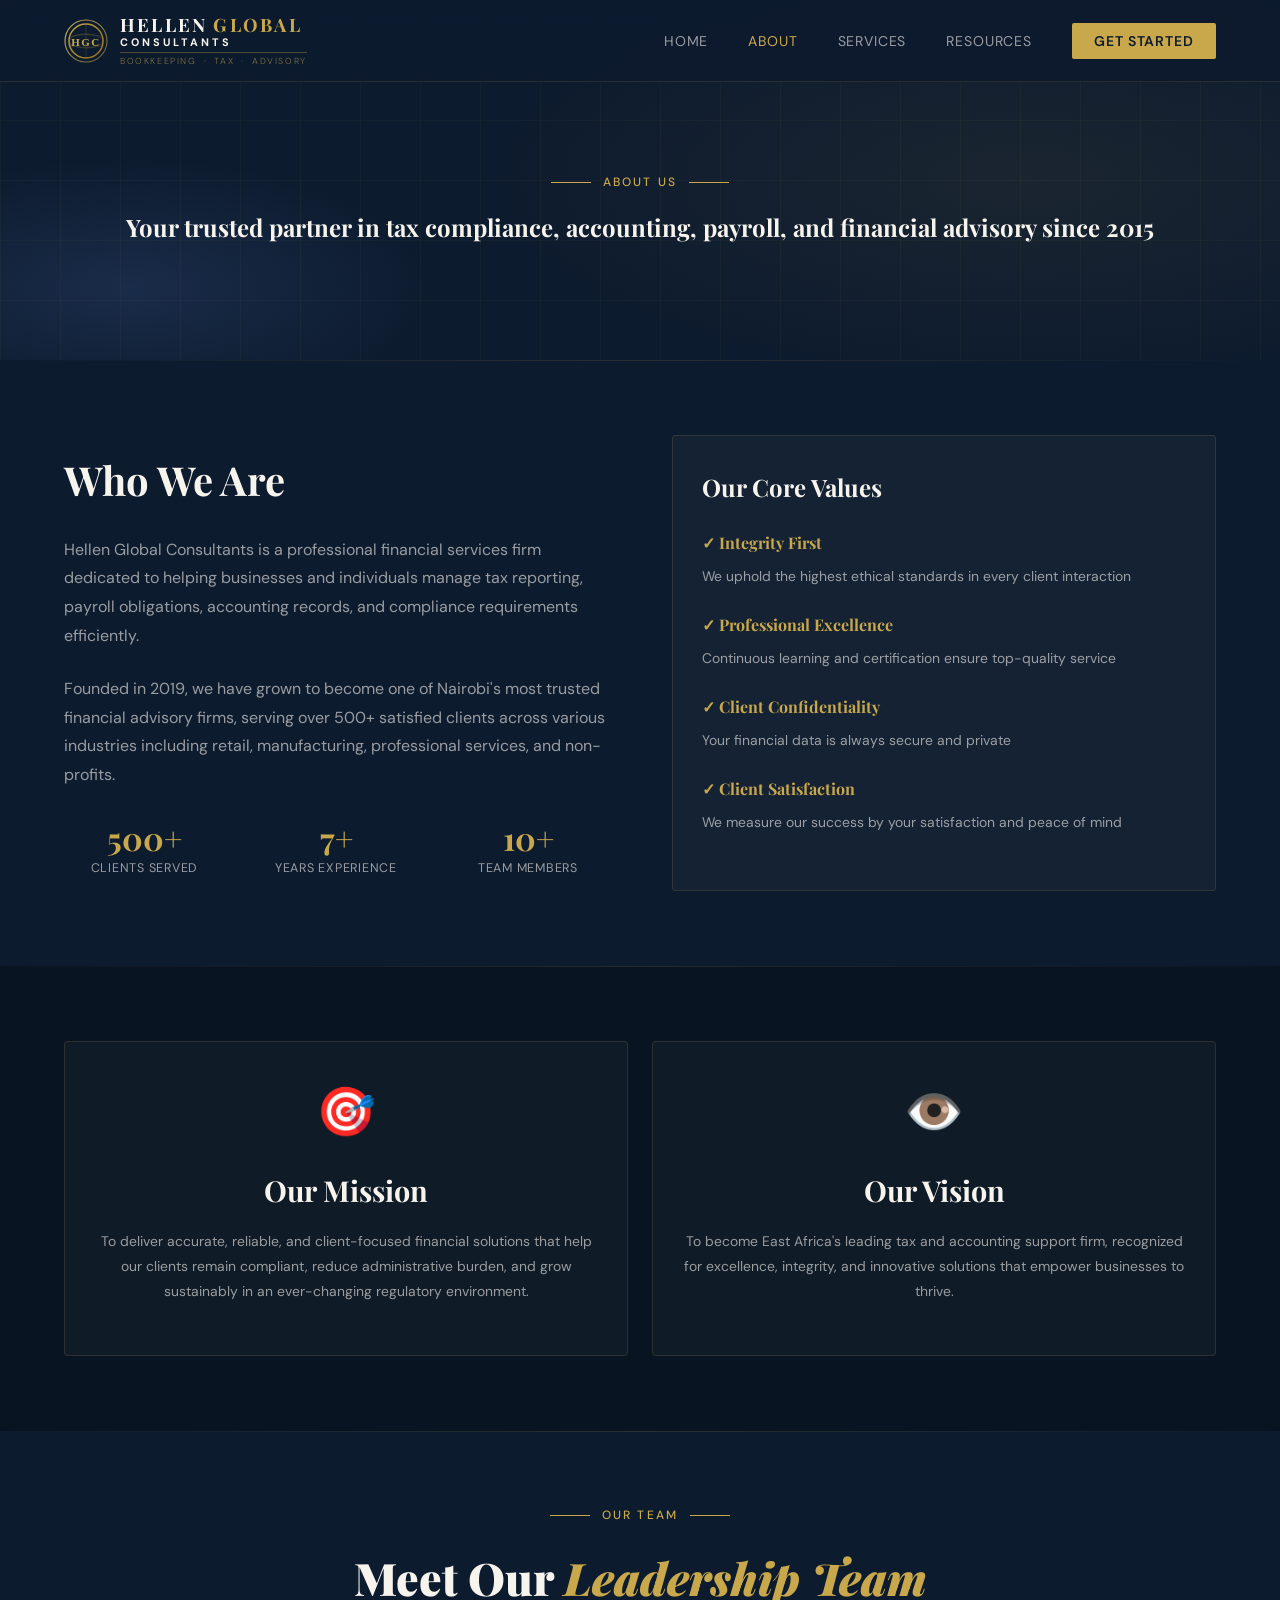
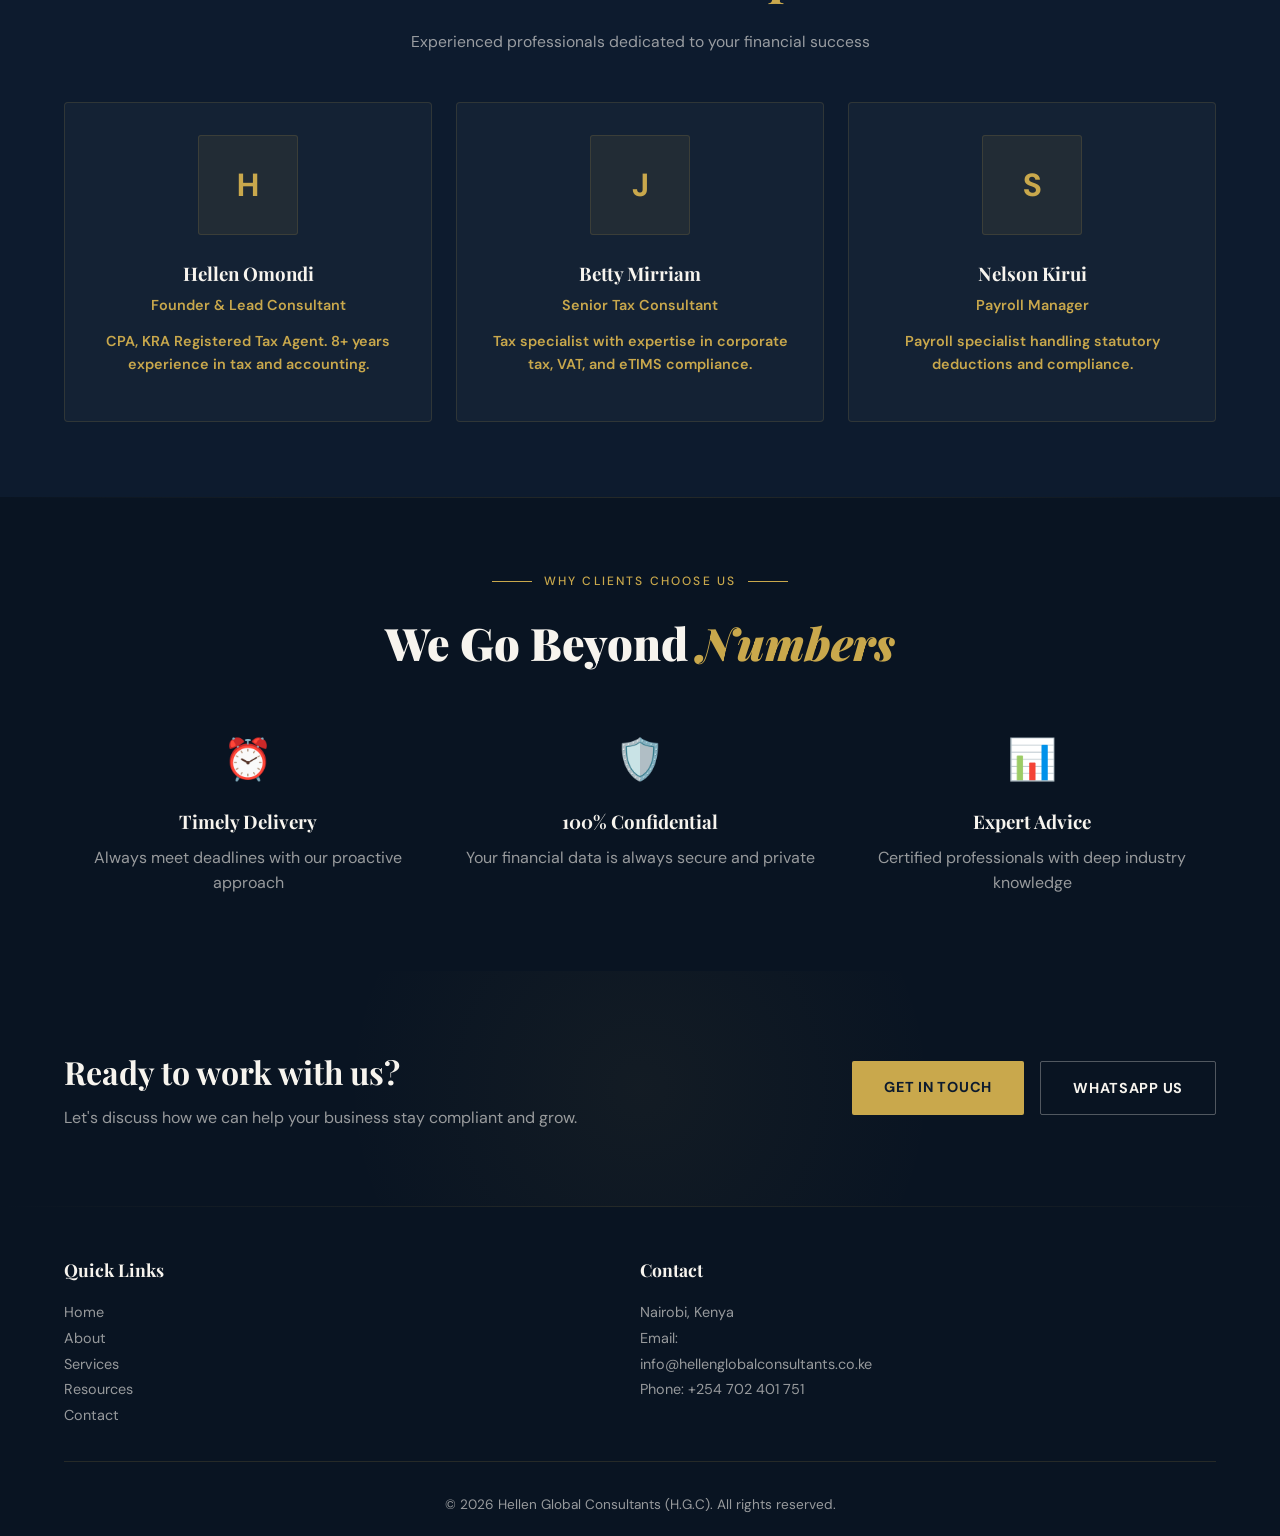
==== commit 456df764: "Update about.html" ====
--- a/about.html
+++ b/about.html
@@ -172,7 +172,7 @@
         <!-- Team Member 2 -->
         <div class="team-card">
           <div class="team-avatar">J</div>
-          <h3>Amos Mutua</h3>
+          <h3>Betty Mirriam</h3>
           <p class="team-title">Senior Tax Consultant</p>
           <p class="team-bio">Tax specialist with expertise in corporate tax, VAT, and eTIMS compliance.</p>
         </div>
@@ -180,7 +180,7 @@
         <!-- Team Member 3 -->
         <div class="team-card">
           <div class="team-avatar">S</div>
-          <h3>Justin Mochama</h3>
+          <h3>Nelson Kirui</h3>
           <p class="team-title">Payroll Manager</p>
           <p class="team-bio">Payroll specialist handling statutory deductions and compliance.</p>
         </div>
@@ -251,7 +251,7 @@
       <div>
         <h3>Contact</h3>
         <p>Nairobi, Kenya</p>
-        <p>Email: hellenglobalconsultants.co.ke</p>
+        <p>Email: info@hellenglobalconsultants.co.ke</p>
         <p>Phone: +254 702 401 751</p>
       </div>
     </div>
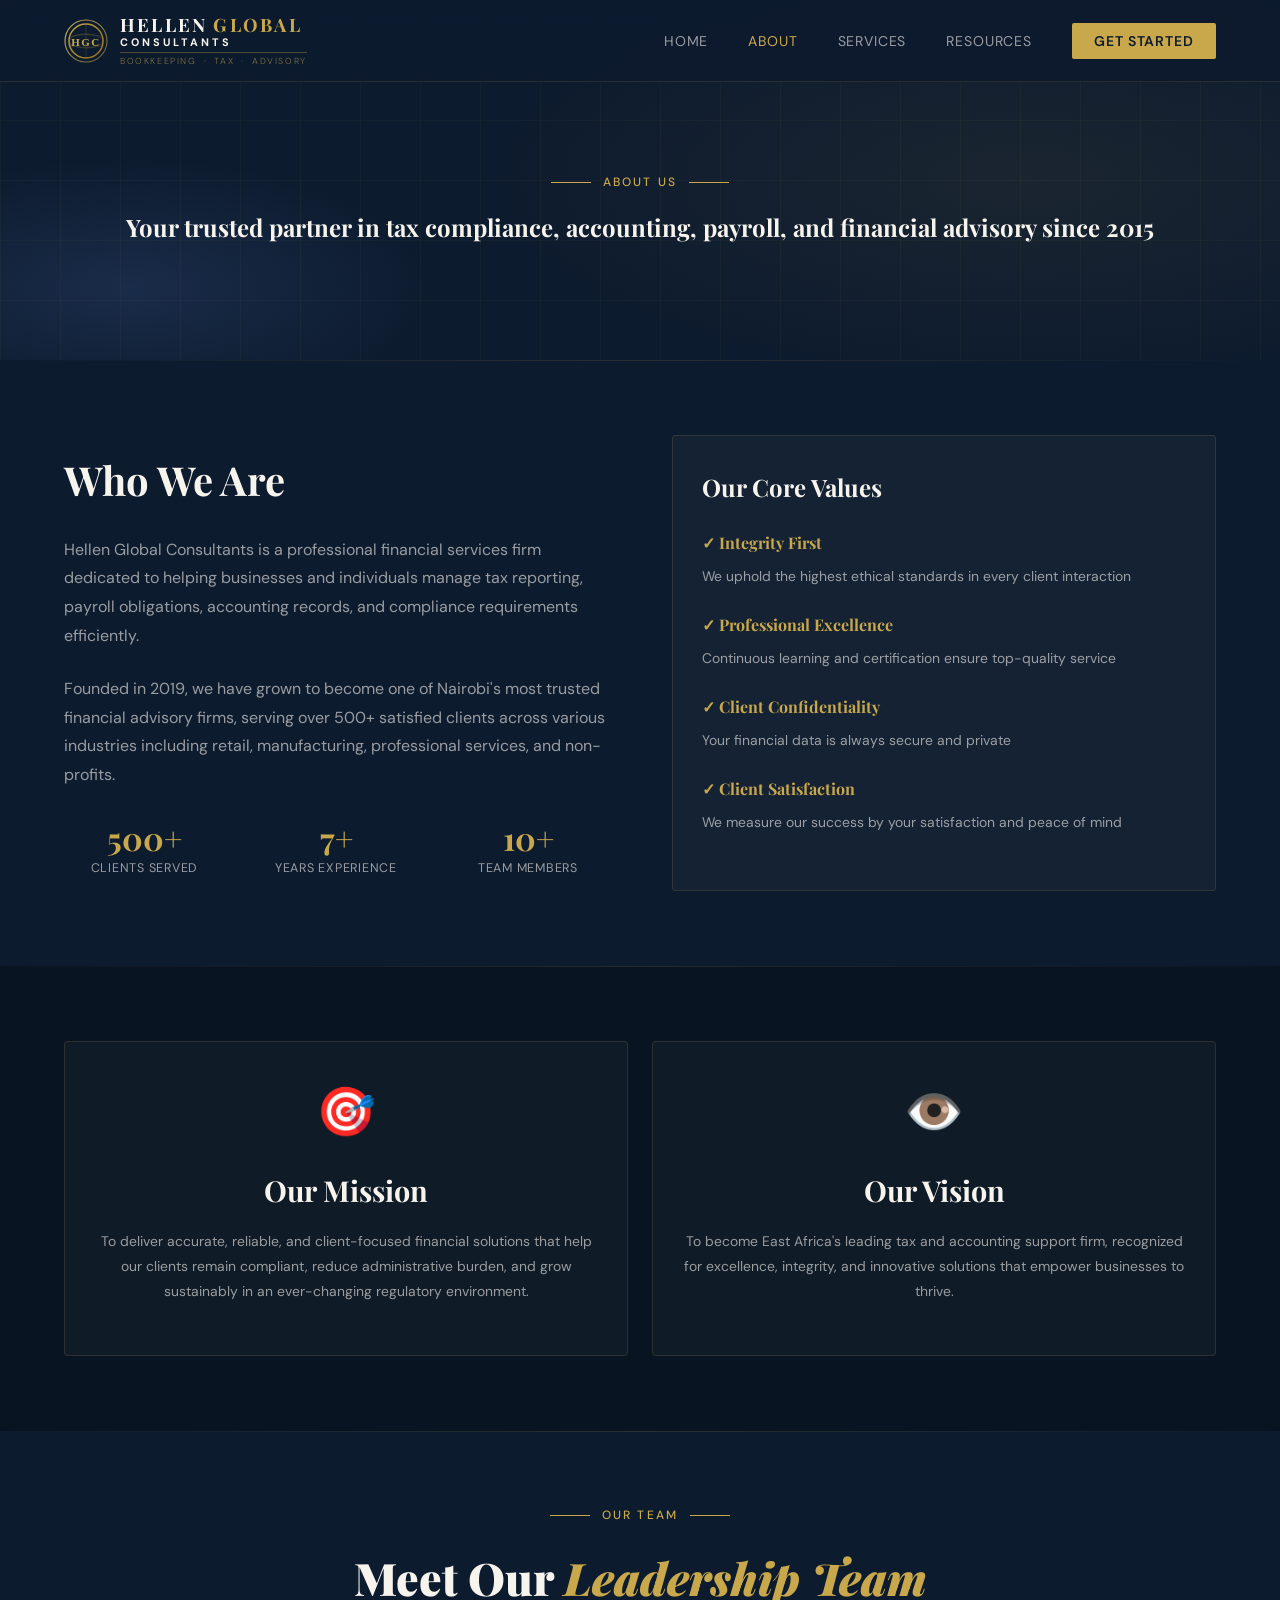
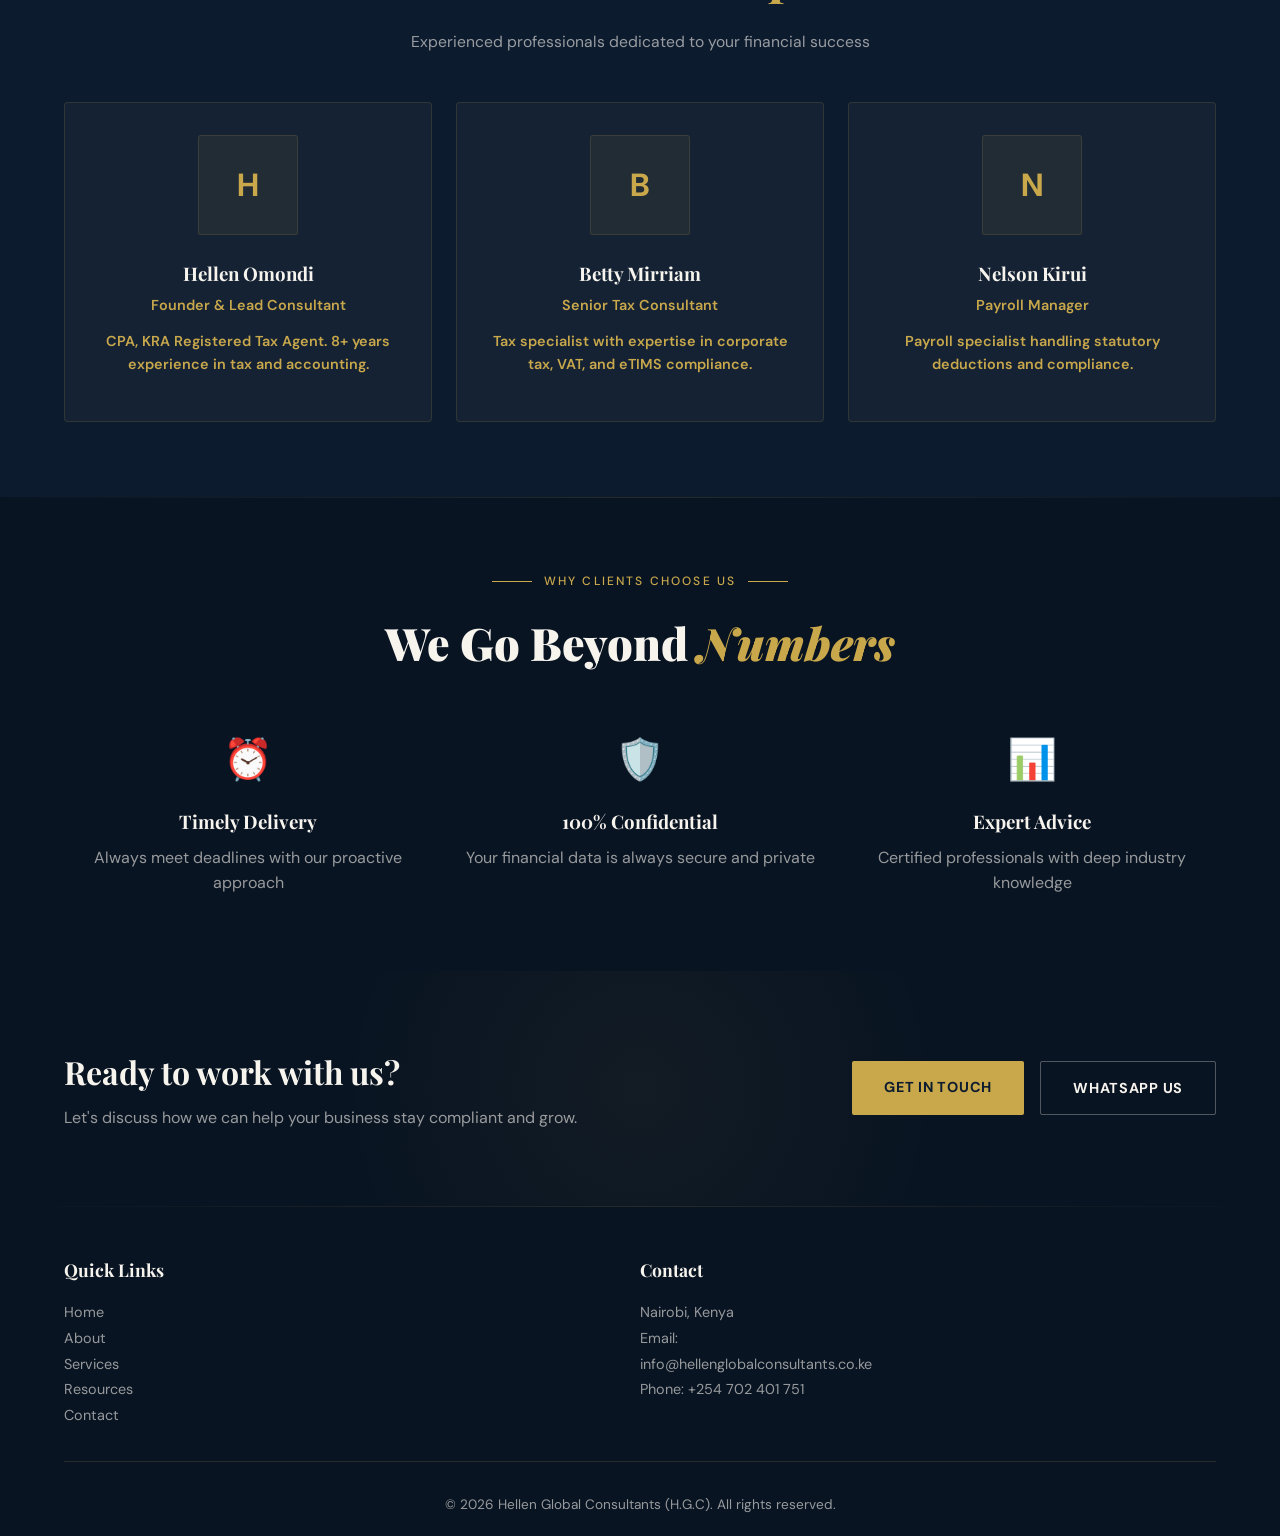
==== commit d17a6cd6: "Update about.html" ====
--- a/about.html
+++ b/about.html
@@ -171,7 +171,7 @@
 
         <!-- Team Member 2 -->
         <div class="team-card">
-          <div class="team-avatar">J</div>
+          <div class="team-avatar">B</div>
           <h3>Betty Mirriam</h3>
           <p class="team-title">Senior Tax Consultant</p>
           <p class="team-bio">Tax specialist with expertise in corporate tax, VAT, and eTIMS compliance.</p>
@@ -179,7 +179,7 @@
 
         <!-- Team Member 3 -->
         <div class="team-card">
-          <div class="team-avatar">S</div>
+          <div class="team-avatar">N</div>
           <h3>Nelson Kirui</h3>
           <p class="team-title">Payroll Manager</p>
           <p class="team-bio">Payroll specialist handling statutory deductions and compliance.</p>
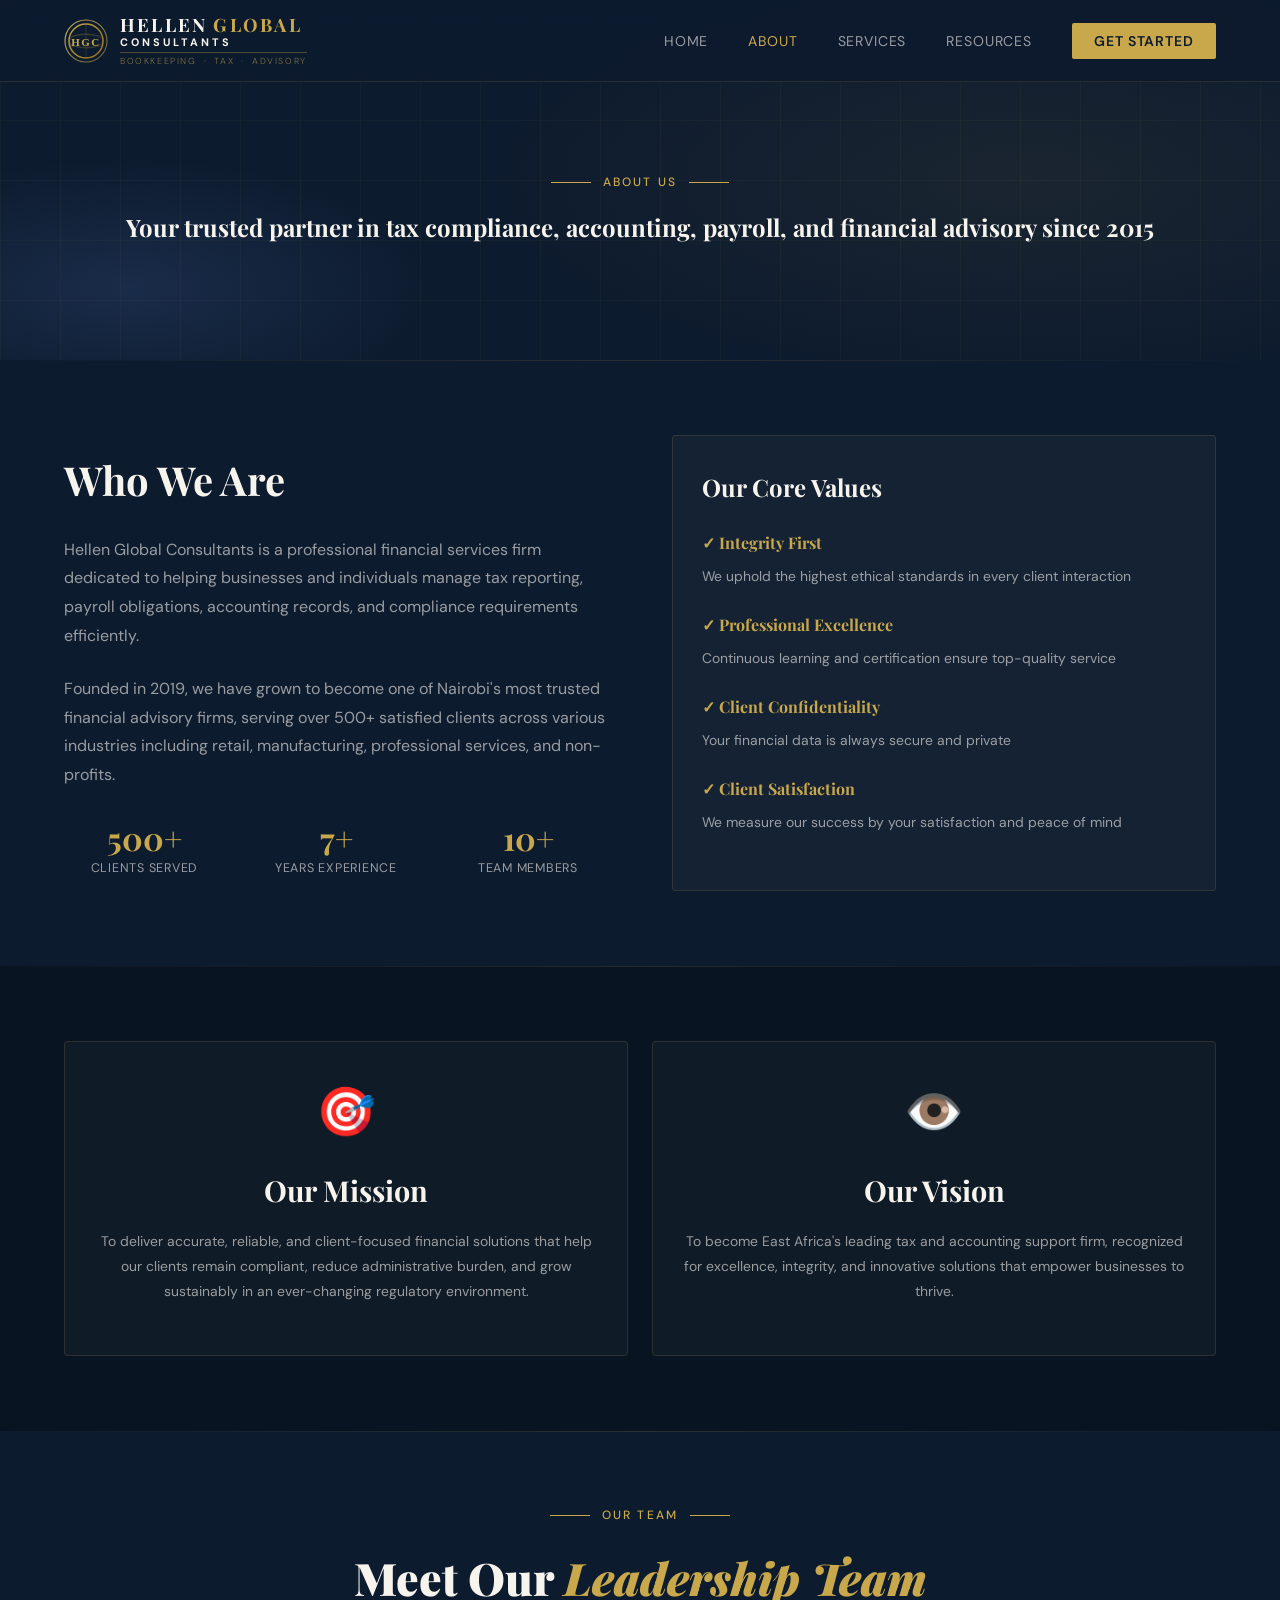
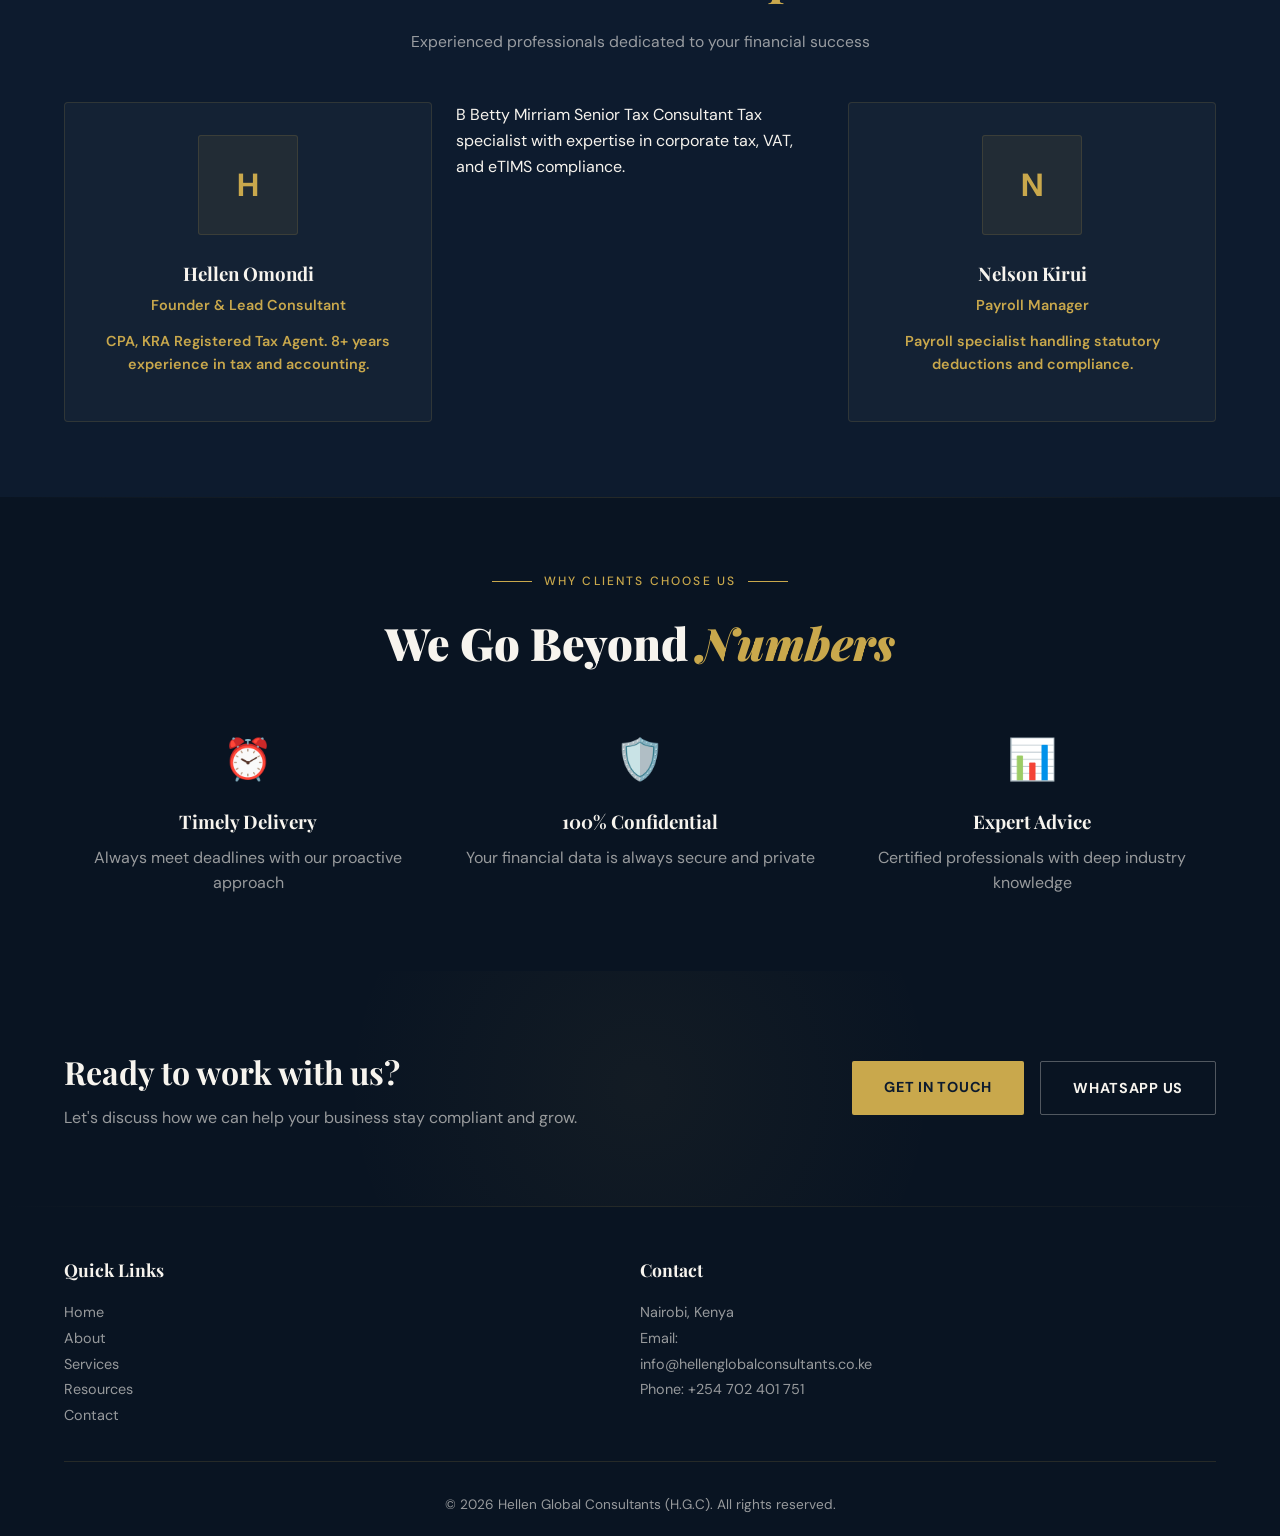
==== commit 318a7d8a: "Comment out Betty Mirriam's team card Comment out the team card for Betty Mirriam." ====
--- a/about.html
+++ b/about.html
@@ -170,12 +170,12 @@
         </div>
 
         <!-- Team Member 2 -->
-        <div class="team-card">
-          <div class="team-avatar">B</div>
-          <h3>Betty Mirriam</h3>
-          <p class="team-title">Senior Tax Consultant</p>
-          <p class="team-bio">Tax specialist with expertise in corporate tax, VAT, and eTIMS compliance.</p>
-        </div>
+        <!div class="team-card">
+          <!div class="team-avatar">B<!/div>
+          <!h3>Betty Mirriam<!/h3>
+          <!p class="team-title">Senior Tax Consultant<!/p>
+          <!p class="team-bio">Tax specialist with expertise in corporate tax, VAT, and eTIMS compliance.<!/p>
+        <!/div>
 
         <!-- Team Member 3 -->
         <div class="team-card">
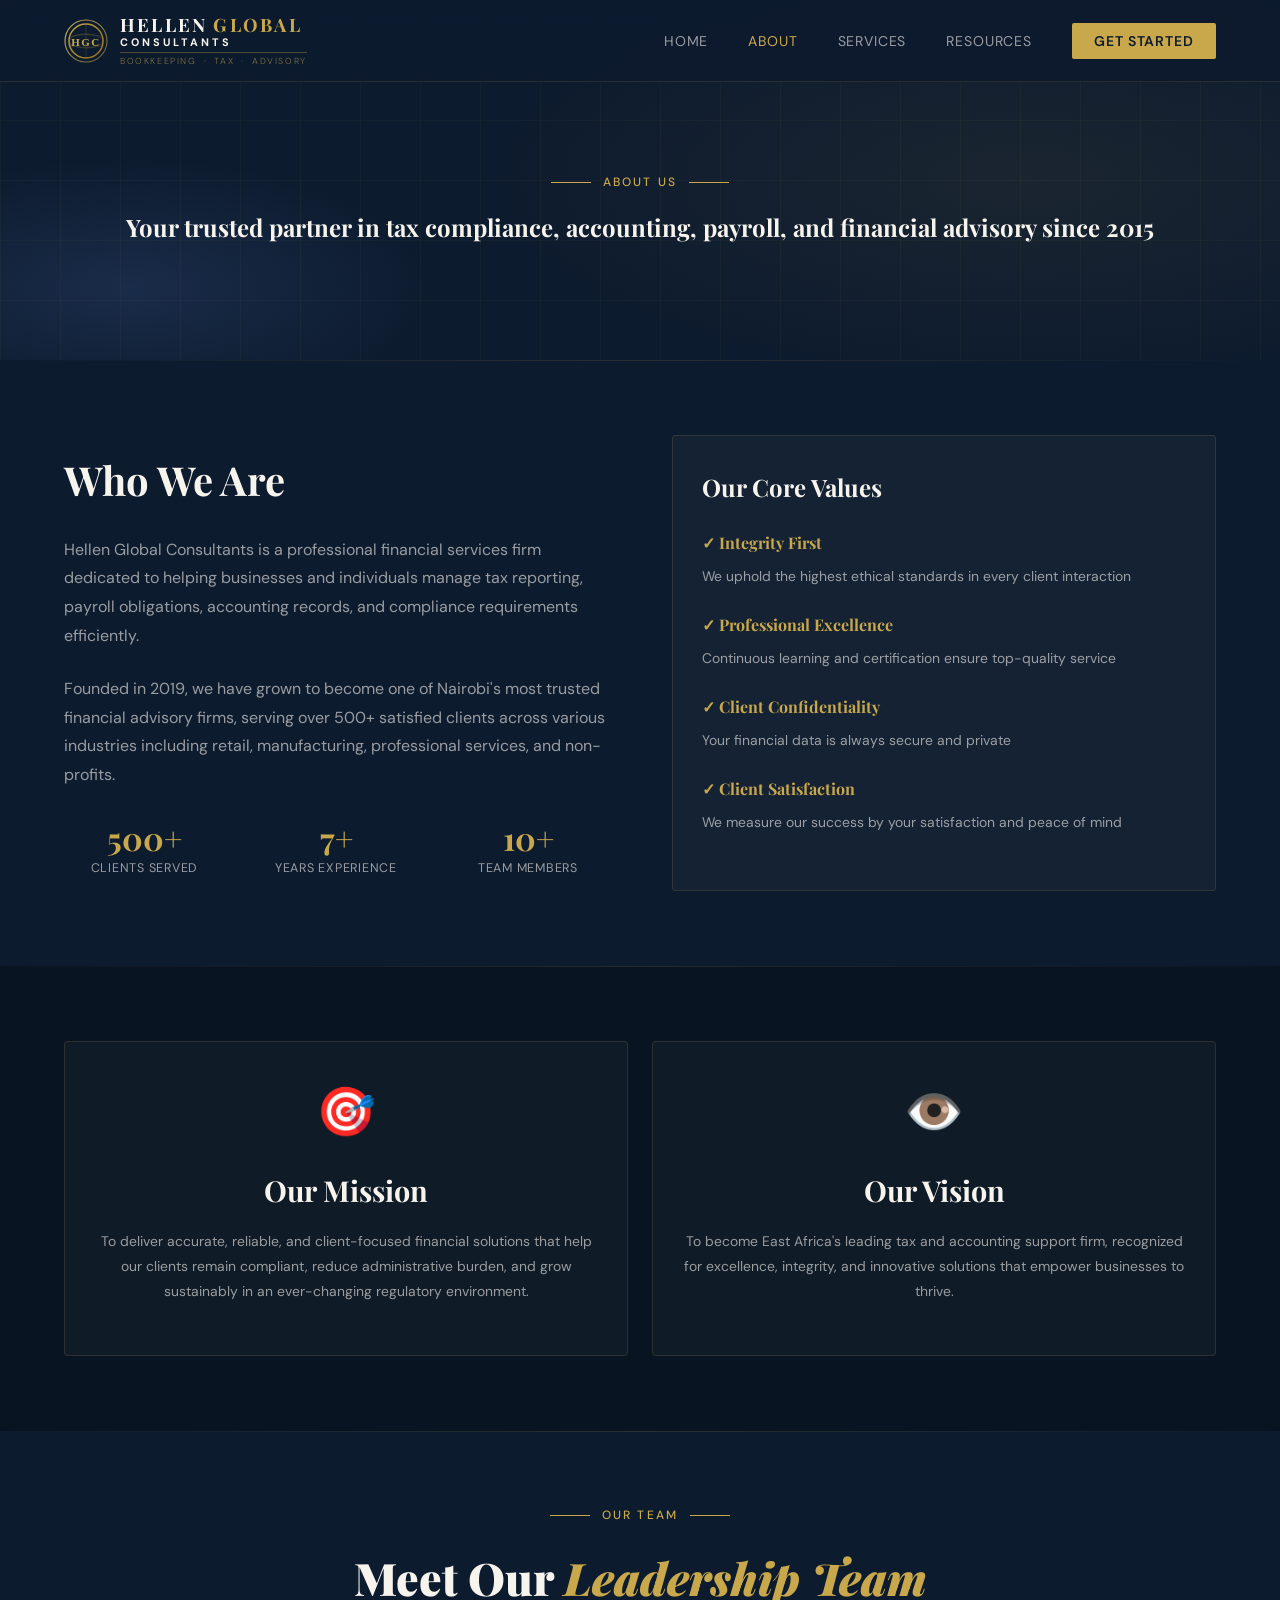
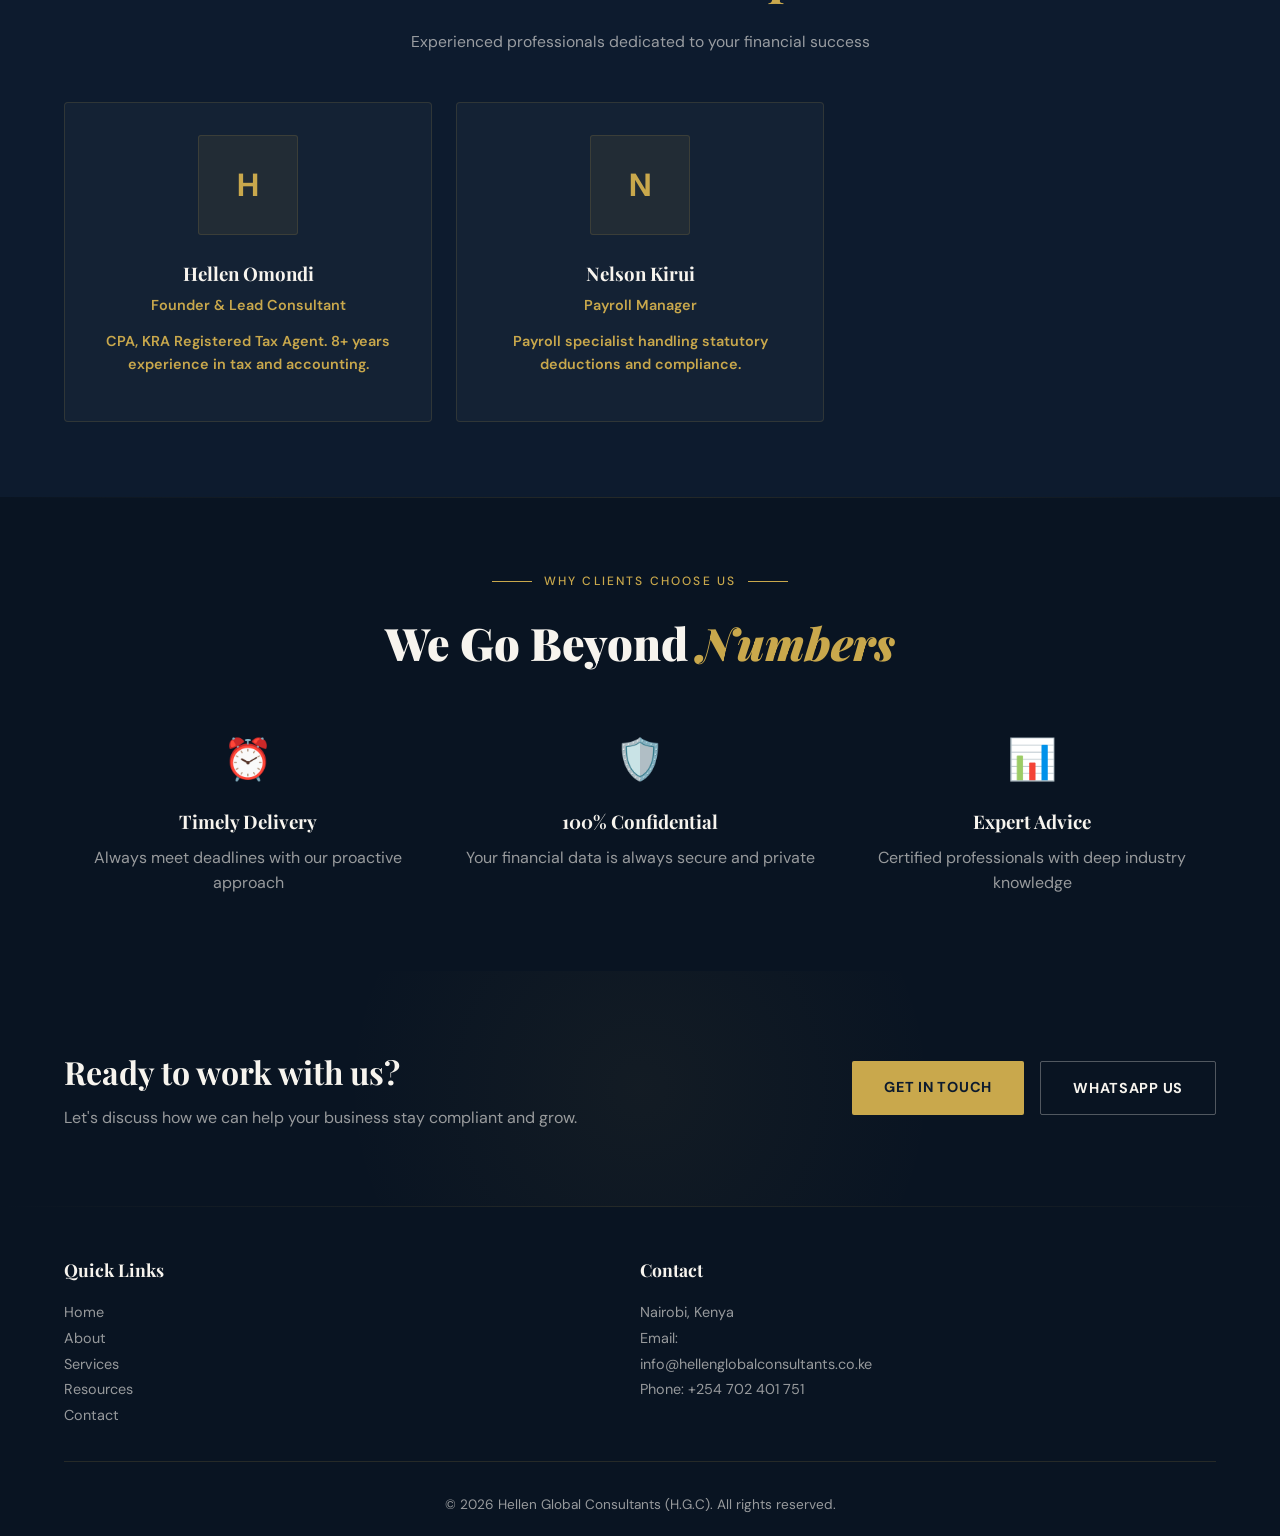
==== commit 1f322f52: "Update about.html" ====
--- a/about.html
+++ b/about.html
@@ -169,14 +169,7 @@
           <p class="team-bio">CPA, KRA Registered Tax Agent. 8+ years experience in tax and accounting.</p>
         </div>
 
-        <!-- Team Member 2 -->
-        <!div class="team-card">
-          <!div class="team-avatar">B<!/div>
-          <!h3>Betty Mirriam<!/h3>
-          <!p class="team-title">Senior Tax Consultant<!/p>
-          <!p class="team-bio">Tax specialist with expertise in corporate tax, VAT, and eTIMS compliance.<!/p>
-        <!/div>
-
+        
         <!-- Team Member 3 -->
         <div class="team-card">
           <div class="team-avatar">N</div>
